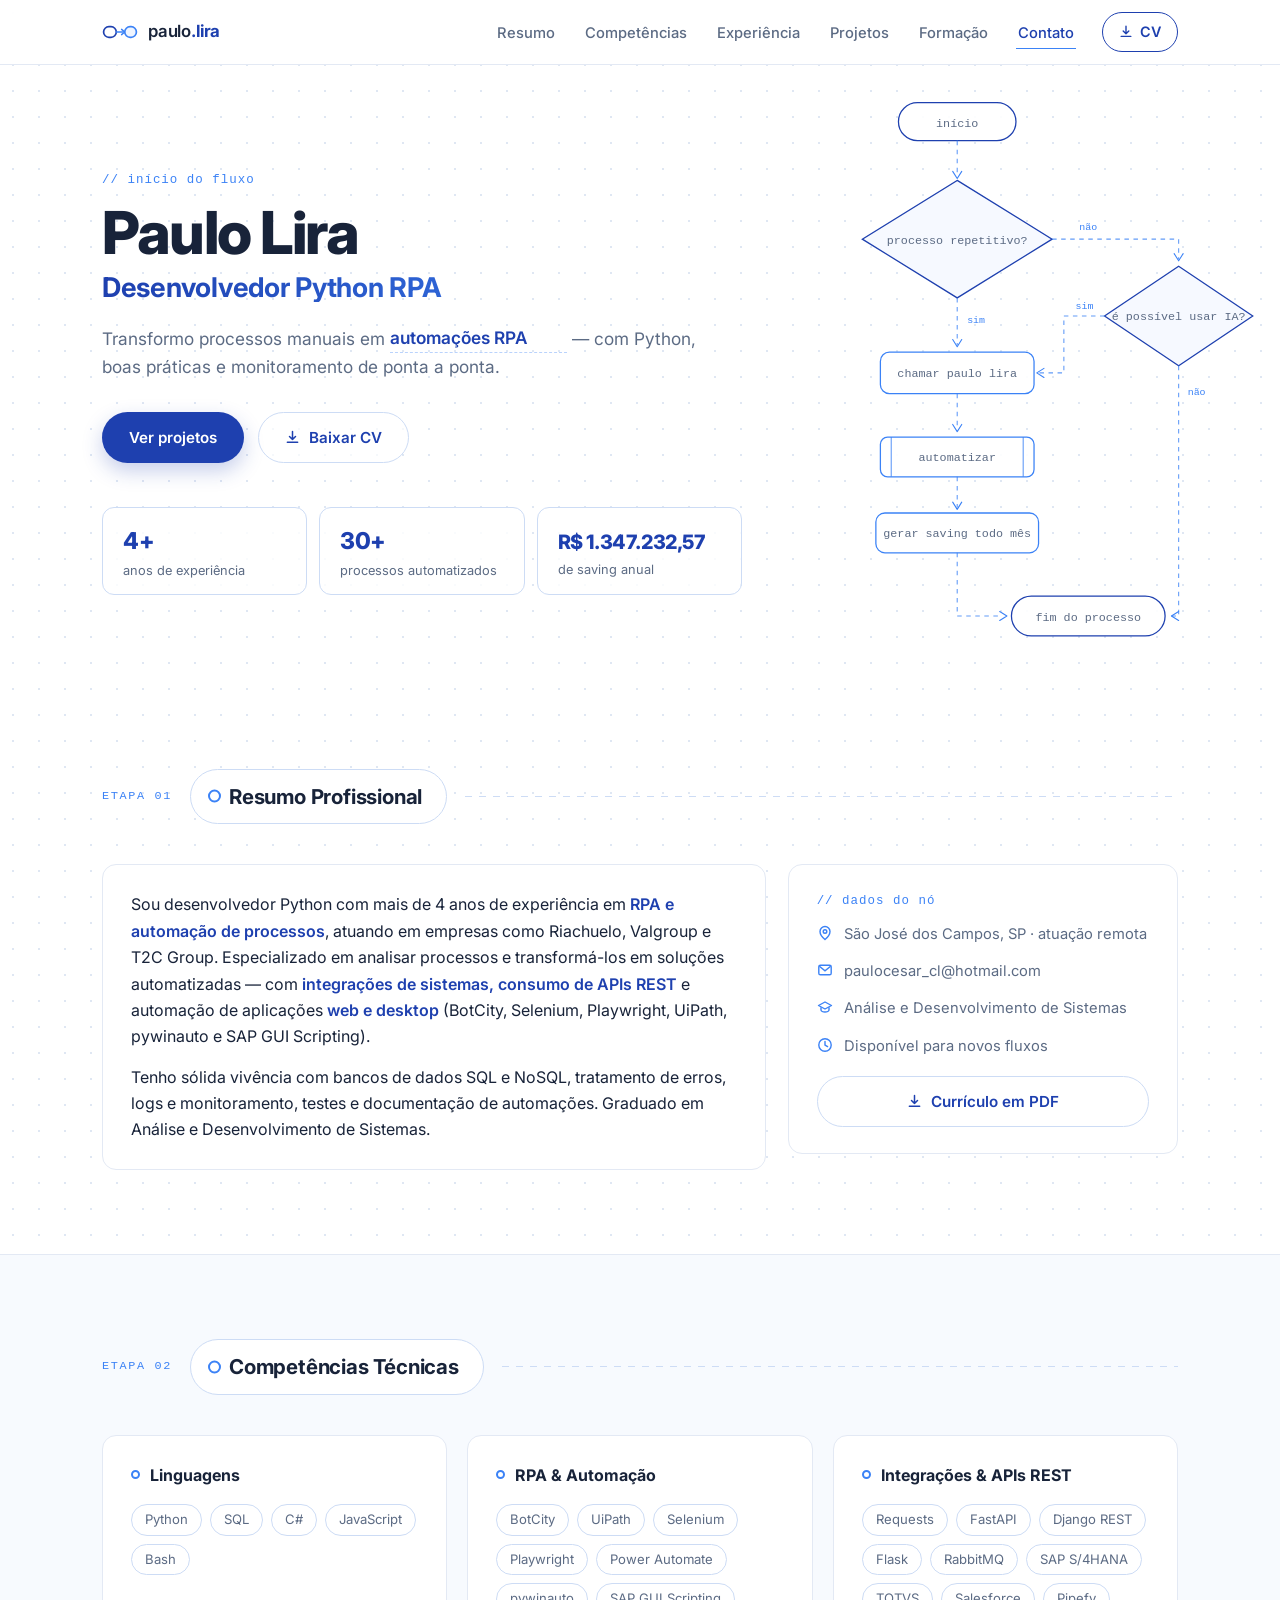
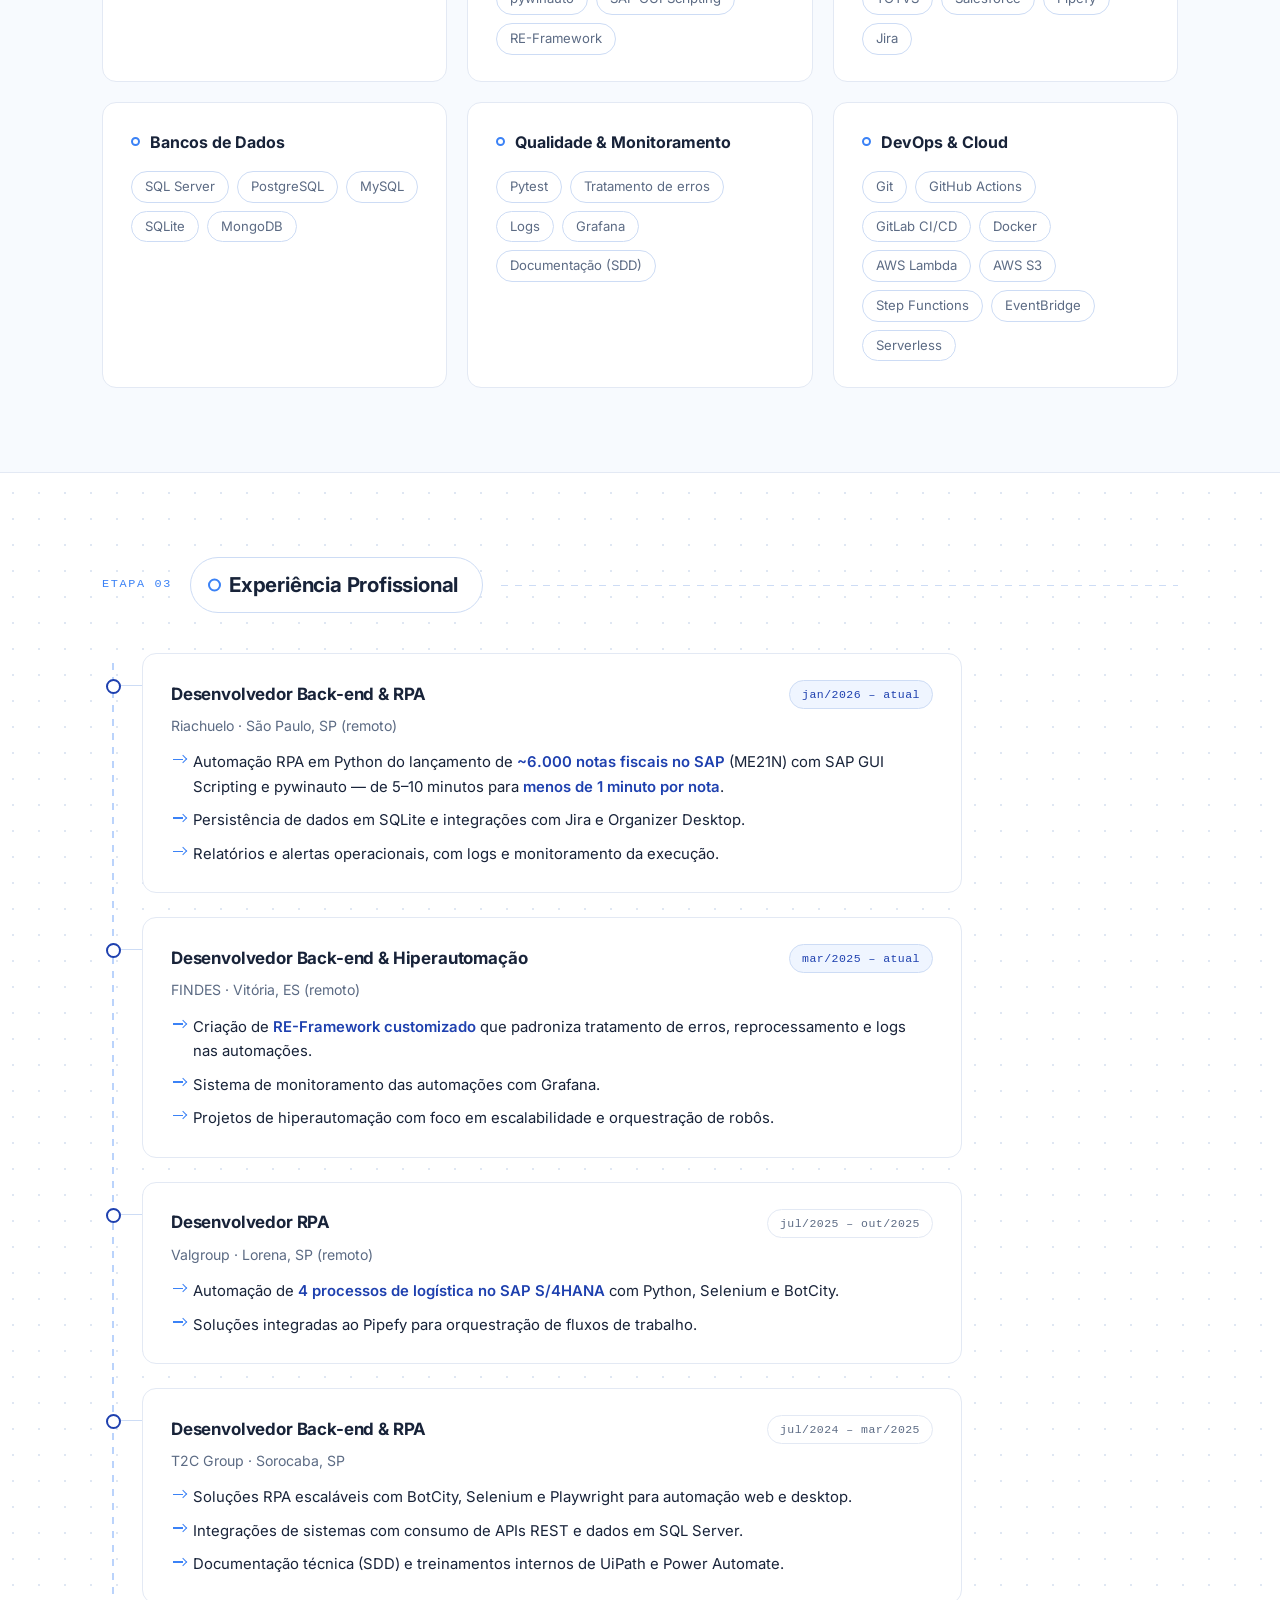
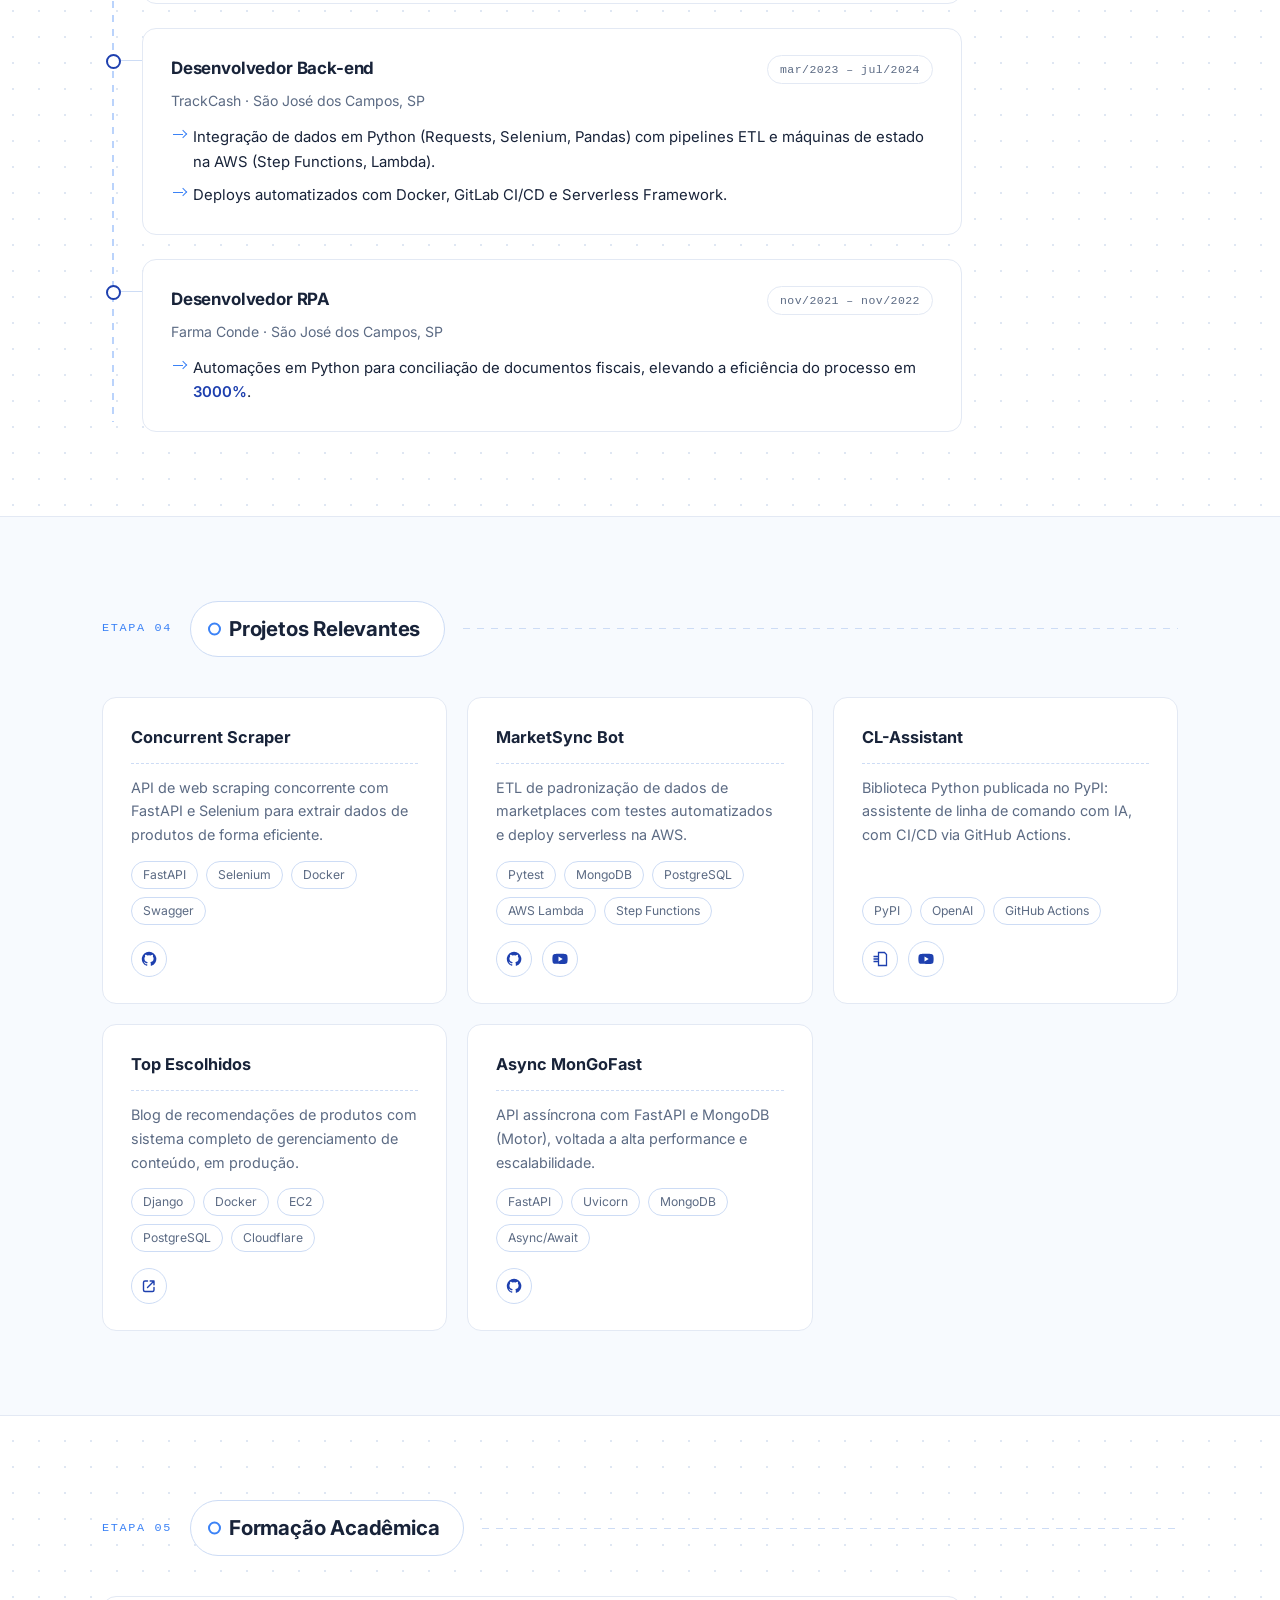
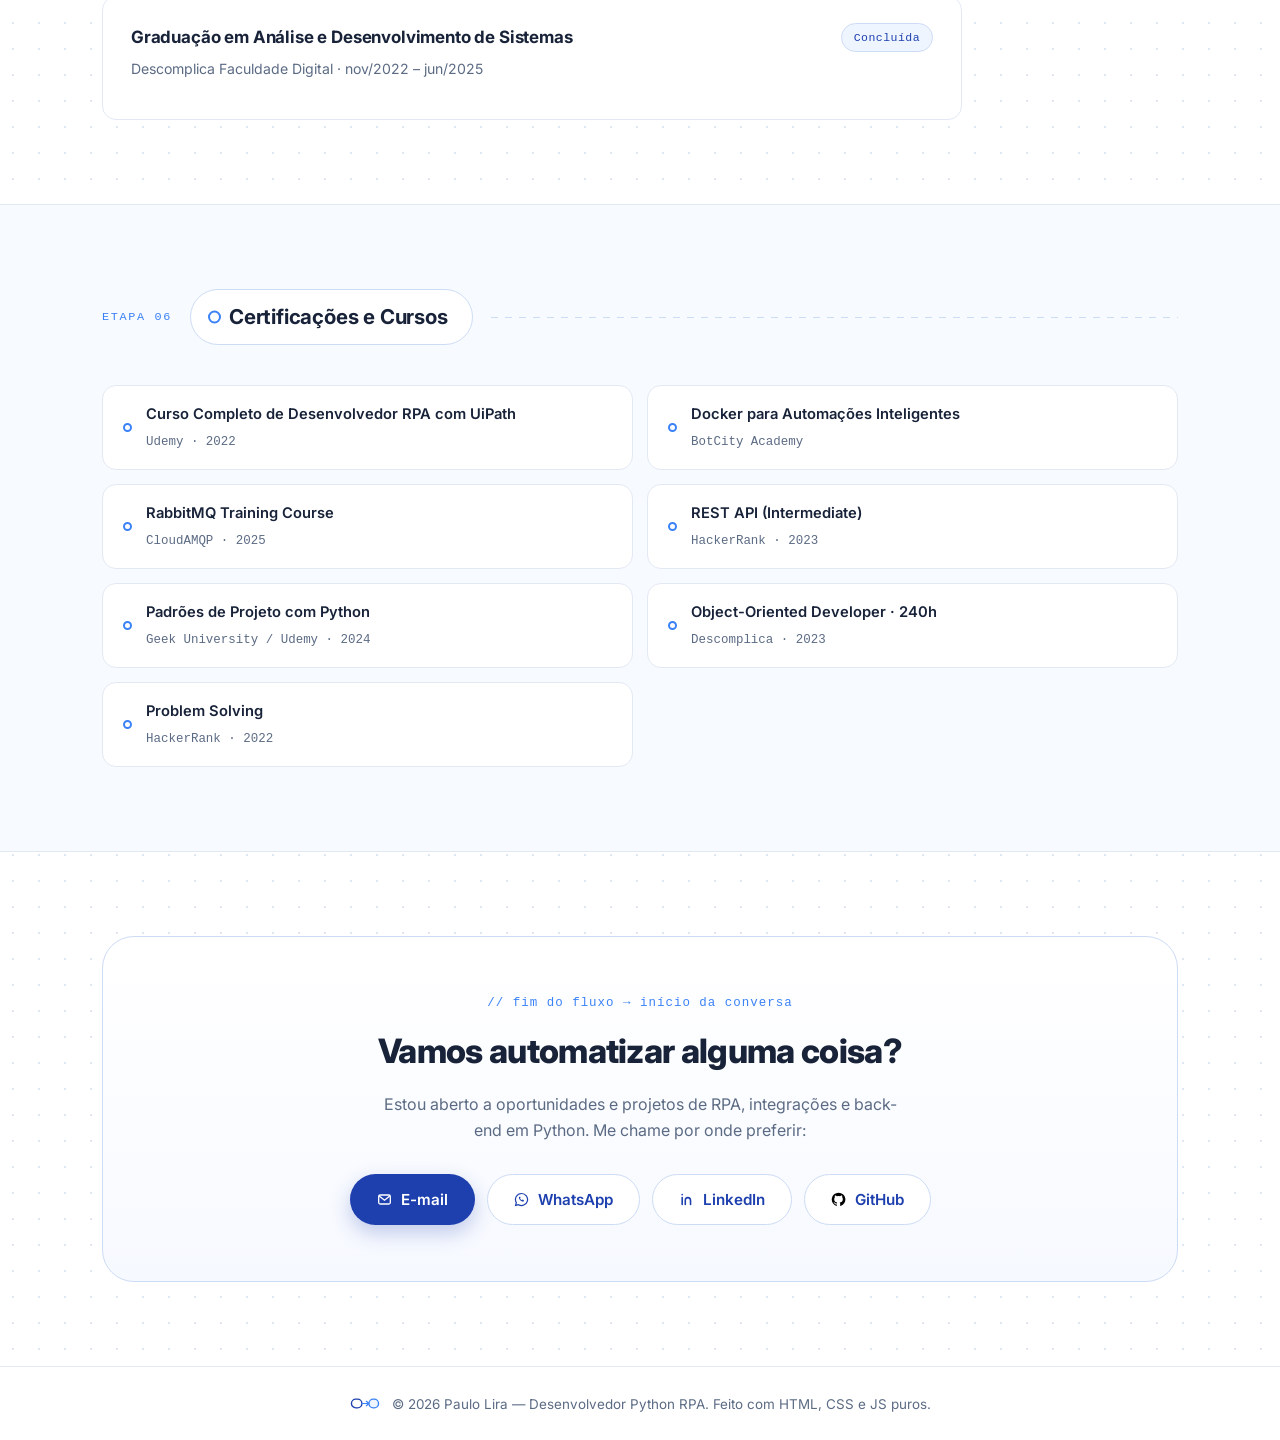
==== index.html @ 44a35d32 "Hero: fluxo estendido com 'gerar saving todo mês' e convergência dos ramos em 'fim do processo' Co-A" ====
<!DOCTYPE html>
<html lang="pt-BR">
<head>
    <meta charset="UTF-8">
    <meta name="viewport" content="width=device-width, initial-scale=1.0">

    <title>Paulo Lira | Desenvolvedor Python RPA e Automação de Processos</title>
    <meta name="description" content="Desenvolvedor Python RPA com 4+ anos de experiência em automação de processos, integrações com APIs REST, BotCity, Selenium, UiPath e SAP. Veja experiência, projetos e contato.">
    <meta name="author" content="Paulo Cesar de Castro Lira">
    <link rel="canonical" href="https://paulolira.pages.dev/">
    <meta name="theme-color" content="#1E40AF">

    <!-- Open Graph -->
    <meta property="og:type" content="website">
    <meta property="og:locale" content="pt_BR">
    <meta property="og:url" content="https://paulolira.pages.dev/">
    <meta property="og:site_name" content="Paulo Lira — Portfólio">
    <meta property="og:title" content="Paulo Lira | Desenvolvedor Python RPA e Automação de Processos">
    <meta property="og:description" content="Automação de processos, RPA e integrações com APIs em Python. 4+ anos de experiência, projetos reais e resultados de até 3000% de ganho de eficiência.">
    <meta property="og:image" content="https://paulolira.pages.dev/og-image.png">
    <meta property="og:image:width" content="1200">
    <meta property="og:image:height" content="630">

    <!-- Twitter -->
    <meta name="twitter:card" content="summary_large_image">
    <meta name="twitter:title" content="Paulo Lira | Desenvolvedor Python RPA e Automação de Processos">
    <meta name="twitter:description" content="Automação de processos, RPA e integrações com APIs em Python. 4+ anos de experiência e resultados reais.">
    <meta name="twitter:image" content="https://paulolira.pages.dev/og-image.png">

    <link rel="icon" type="image/svg+xml" href="favicon.svg">

    <link rel="preconnect" href="https://fonts.googleapis.com">
    <link rel="preconnect" href="https://fonts.gstatic.com" crossorigin>
    <link href="https://fonts.googleapis.com/css2?family=Inter:wght@400;500;600;700;800&display=swap" rel="stylesheet">

    <link rel="stylesheet" href="styles.css">

    <script type="application/ld+json">
    {
      "@context": "https://schema.org",
      "@type": "Person",
      "name": "Paulo Cesar de Castro Lira",
      "alternateName": "Paulo Lira",
      "jobTitle": "Desenvolvedor Python RPA",
      "description": "Desenvolvedor Python especializado em RPA, automação de processos e integrações com APIs REST.",
      "url": "https://paulolira.pages.dev/",
      "email": "mailto:paulocesar_cl@hotmail.com",
      "address": {
        "@type": "PostalAddress",
        "addressLocality": "São José dos Campos",
        "addressRegion": "SP",
        "addressCountry": "BR"
      },
      "alumniOf": {
        "@type": "CollegeOrUniversity",
        "name": "Descomplica Faculdade Digital"
      },
      "sameAs": [
        "https://www.linkedin.com/in/paulo-lira-dev/",
        "https://github.com/PauloLiraDev"
      ],
      "knowsAbout": ["Python", "RPA", "Automação de Processos", "APIs REST", "BotCity", "Selenium", "Playwright", "UiPath", "SAP", "SQL", "AWS", "Docker"]
    }
    </script>
</head>
<body>
    <a class="skip-link" href="#resumo">Pular para o conteúdo</a>

    <header class="header" id="topo">
        <nav class="navbar" aria-label="Navegação principal">
            <a class="brand" href="#topo" aria-label="Paulo Lira — início da página">
                <svg class="brand-glyph" viewBox="0 0 34 24" aria-hidden="true">
                    <rect x="1.5" y="7" width="12" height="10" rx="5" class="g1"/>
                    <path d="M13.5 12h7" class="g2"/>
                    <path d="M18.5 9.5l3 2.5-3 2.5" class="g2"/>
                    <rect x="21.5" y="7" width="11" height="10" rx="5" class="g3"/>
                </svg>
                <span>paulo<b>.lira</b></span>
            </a>

            <button class="hamburger" aria-label="Abrir menu" aria-expanded="false" aria-controls="menu">
                <span></span><span></span><span></span>
            </button>

            <ul class="nav-menu" id="menu">
                <li><a class="nav-link" href="#resumo">Resumo</a></li>
                <li><a class="nav-link" href="#competencias">Competências</a></li>
                <li><a class="nav-link" href="#experiencia">Experiência</a></li>
                <li><a class="nav-link" href="#projetos">Projetos</a></li>
                <li><a class="nav-link" href="#formacao">Formação</a></li>
                <li><a class="nav-link" href="#contato">Contato</a></li>
                <li>
                    <a class="btn-cv" href="Paulo-Lira-Desenvolvedor-Python-RPA.pdf" download>
                        <svg viewBox="0 0 16 16" aria-hidden="true"><path d="M8 1.5v8.6m0 0L4.8 6.9M8 10.1l3.2-3.2M2.5 13h11" fill="none" stroke="currentColor" stroke-width="1.6" stroke-linecap="round" stroke-linejoin="round"/></svg>
                        CV
                    </a>
                </li>
            </ul>
        </nav>
    </header>

    <main>
        <!-- ══════════════ HERO ══════════════ -->
        <section class="hero" aria-label="Apresentação">
            <svg class="hero-flow" viewBox="0 0 520 620" aria-hidden="true" focusable="false">
                <g class="float-a">
                    <rect x="120" y="14" width="130" height="42" rx="21" class="node n1"/>
                    <text x="185" y="41" class="ntext">início</text>
                </g>
                <path d="M185 56v40" class="edge dash"/>
                <path d="M180 90l5 8 5-8" class="arrow"/>
                <g class="float-b">
                    <path d="M185 100l105 65-105 65-105-65z" class="node n3"/>
                    <text x="185" y="170" class="ntext">processo repetitivo?</text>
                </g>
                <path d="M185 230v52" class="edge dash"/>
                <text x="196" y="258" class="elabel">sim</text>
                <path d="M180 276l5 8 5-8" class="arrow"/>
                <g class="float-a">
                    <rect x="100" y="290" width="170" height="46" rx="10" class="node n2"/>
                    <text x="185" y="318" class="ntext">chamar paulo lira</text>
                </g>
                <path d="M290 165h140v22" class="edge dash"/>
                <text x="320" y="155" class="elabel">não</text>
                <path d="M425 181l5 8 5-8" class="arrow"/>
                <g class="float-b">
                    <path d="M430 195l82 55-82 55-82-55z" class="node n3"/>
                    <text x="430" y="255" class="ntext">é possível usar IA?</text>
                </g>
                <path d="M348 250h-45v63h-30" class="edge dash"/>
                <text x="316" y="242" class="elabel">sim</text>
                <path d="M281 308l-8 5 8 5" class="arrow"/>
                <path d="M430 305v277h-8" class="edge dash"/>
                <text x="440" y="338" class="elabel">não</text>
                <path d="M430 577l-8 5 8 5" class="arrow"/>
                <path d="M185 336v40" class="edge dash"/>
                <path d="M180 370l5 8 5-8" class="arrow"/>
                <g class="float-b">
                    <rect x="100" y="384" width="170" height="44" rx="8" class="node n2"/>
                    <path d="M112 384v44M258 384v44" class="edge"/>
                    <text x="185" y="411" class="ntext">automatizar</text>
                </g>
                <path d="M185 428v34" class="edge dash"/>
                <path d="M180 456l5 8 5-8" class="arrow"/>
                <g class="float-a">
                    <rect x="95" y="468" width="180" height="44" rx="10" class="node n2"/>
                    <text x="185" y="495" class="ntext">gerar saving todo mês</text>
                </g>
                <path d="M185 512v70h47" class="edge dash"/>
                <path d="M232 577l8 5-8 5" class="arrow"/>
                <g class="float-b">
                    <rect x="245" y="560" width="170" height="44" rx="22" class="node n1"/>
                    <text x="330" y="587" class="ntext">fim do processo</text>
                </g>
            </svg>

            <div class="container hero-grid">
                <div class="hero-content">
                    <p class="flow-label reveal">// início do fluxo</p>
                    <h1 class="reveal" style="--d:.08s">Paulo Lira<span class="h1-sub">Desenvolvedor Python RPA</span></h1>
                    <p class="hero-lede reveal" style="--d:.16s">
                        Transformo processos manuais em
                        <span class="rotator" aria-hidden="true">
                            <span class="rot-item is-active">automações RPA</span>
                            <span class="rot-item">integrações com APIs</span>
                            <span class="rot-item">bots web &amp; desktop</span>
                            <span class="rot-item">pipelines de dados</span>
                        </span><span class="sr-only">automações RPA, integrações com APIs, bots web e desktop e pipelines de dados</span>
                        — com Python, boas práticas e monitoramento de ponta a ponta.
                    </p>
                    <div class="hero-actions reveal" style="--d:.24s">
                        <a class="btn btn-primary" href="#projetos">Ver projetos</a>
                        <a class="btn btn-ghost" href="Paulo-Lira-Desenvolvedor-Python-RPA.pdf" download>
                            <svg viewBox="0 0 16 16" aria-hidden="true"><path d="M8 1.5v8.6m0 0L4.8 6.9M8 10.1l3.2-3.2M2.5 13h11" fill="none" stroke="currentColor" stroke-width="1.6" stroke-linecap="round" stroke-linejoin="round"/></svg>
                            Baixar CV
                        </a>
                    </div>
                    <ul class="hero-stats reveal" style="--d:.32s">
                        <li><strong>4+</strong><span>anos de experiência</span></li>
                        <li><strong>30+</strong><span>processos automatizados</span></li>
                        <li class="stat-wide"><strong>R$ 1.347.232,57</strong><span>de saving anual</span></li>
                    </ul>
                </div>
            </div>
        </section>

        <!-- ══════════════ RESUMO ══════════════ -->
        <section id="resumo" class="section">
            <div class="container">
                <header class="sec-head reveal">
                    <span class="sec-step">etapa 01</span>
                    <h2 class="sec-title">Resumo Profissional</h2>
                    <span class="sec-line" aria-hidden="true"></span>
                </header>

                <div class="resumo-grid">
                    <div class="card resumo-text reveal">
                        <p>Sou desenvolvedor Python com mais de 4 anos de experiência em <strong>RPA e automação de processos</strong>, atuando em empresas como Riachuelo, Valgroup e T2C Group. Especializado em analisar processos e transformá-los em soluções automatizadas — com <strong>integrações de sistemas, consumo de APIs REST</strong> e automação de aplicações <strong>web e desktop</strong> (BotCity, Selenium, Playwright, UiPath, pywinauto e SAP GUI Scripting).</p>
                        <p>Tenho sólida vivência com bancos de dados SQL e NoSQL, tratamento de erros, logs e monitoramento, testes e documentação de automações. Graduado em Análise e Desenvolvimento de Sistemas.</p>
                    </div>
                    <aside class="card info-node reveal" style="--d:.12s" aria-label="Informações rápidas">
                        <p class="flow-label">// dados do nó</p>
                        <ul>
                            <li>
                                <svg viewBox="0 0 16 16" aria-hidden="true"><path d="M8 14.5s-5-4.1-5-8a5 5 0 0 1 10 0c0 3.9-5 8-5 8z" fill="none" stroke="currentColor" stroke-width="1.4"/><circle cx="8" cy="6.5" r="1.8" fill="none" stroke="currentColor" stroke-width="1.4"/></svg>
                                São José dos Campos, SP · atuação remota
                            </li>
                            <li>
                                <svg viewBox="0 0 16 16" aria-hidden="true"><rect x="1.8" y="3.2" width="12.4" height="9.6" rx="1.6" fill="none" stroke="currentColor" stroke-width="1.4"/><path d="M2.4 4.2 8 8.8l5.6-4.6" fill="none" stroke="currentColor" stroke-width="1.4"/></svg>
                                paulocesar_cl@hotmail.com
                            </li>
                            <li>
                                <svg viewBox="0 0 16 16" aria-hidden="true"><path d="M1.5 6.5 8 3l6.5 3.5L8 10 1.5 6.5z" fill="none" stroke="currentColor" stroke-width="1.4" stroke-linejoin="round"/><path d="M4 8.2V11c0 .9 1.8 2 4 2s4-1.1 4-2V8.2" fill="none" stroke="currentColor" stroke-width="1.4"/></svg>
                                Análise e Desenvolvimento de Sistemas
                            </li>
                            <li>
                                <svg viewBox="0 0 16 16" aria-hidden="true"><circle cx="8" cy="8" r="6.2" fill="none" stroke="currentColor" stroke-width="1.4"/><path d="M8 4.5V8l2.6 1.6" fill="none" stroke="currentColor" stroke-width="1.4" stroke-linecap="round"/></svg>
                                Disponível para novos fluxos
                            </li>
                        </ul>
                        <a class="btn btn-ghost btn-block" href="Paulo-Lira-Desenvolvedor-Python-RPA.pdf" download>
                            <svg viewBox="0 0 16 16" aria-hidden="true"><path d="M8 1.5v8.6m0 0L4.8 6.9M8 10.1l3.2-3.2M2.5 13h11" fill="none" stroke="currentColor" stroke-width="1.6" stroke-linecap="round" stroke-linejoin="round"/></svg>
                            Currículo em PDF
                        </a>
                    </aside>
                </div>
            </div>
        </section>

        <!-- ══════════════ COMPETÊNCIAS ══════════════ -->
        <section id="competencias" class="section section-soft">
            <div class="container">
                <header class="sec-head reveal">
                    <span class="sec-step">etapa 02</span>
                    <h2 class="sec-title">Competências Técnicas</h2>
                    <span class="sec-line" aria-hidden="true"></span>
                </header>

                <div class="skills-grid">
                    <div class="card skill-card reveal">
                        <h3><span class="node-dot" aria-hidden="true"></span>Linguagens</h3>
                        <ul class="chips">
                            <li>Python</li><li>SQL</li><li>C#</li><li>JavaScript</li><li>Bash</li>
                        </ul>
                    </div>
                    <div class="card skill-card reveal" style="--d:.06s">
                        <h3><span class="node-dot" aria-hidden="true"></span>RPA &amp; Automação</h3>
                        <ul class="chips">
                            <li>BotCity</li><li>UiPath</li><li>Selenium</li><li>Playwright</li><li>Power Automate</li><li>pywinauto</li><li>SAP GUI Scripting</li><li>RE-Framework</li>
                        </ul>
                    </div>
                    <div class="card skill-card reveal" style="--d:.12s">
                        <h3><span class="node-dot" aria-hidden="true"></span>Integrações &amp; APIs REST</h3>
                        <ul class="chips">
                            <li>Requests</li><li>FastAPI</li><li>Django REST</li><li>Flask</li><li>RabbitMQ</li><li>SAP S/4HANA</li><li>TOTVS</li><li>Salesforce</li><li>Pipefy</li><li>Jira</li>
                        </ul>
                    </div>
                    <div class="card skill-card reveal" style="--d:.06s">
                        <h3><span class="node-dot" aria-hidden="true"></span>Bancos de Dados</h3>
                        <ul class="chips">
                            <li>SQL Server</li><li>PostgreSQL</li><li>MySQL</li><li>SQLite</li><li>MongoDB</li>
                        </ul>
                    </div>
                    <div class="card skill-card reveal" style="--d:.12s">
                        <h3><span class="node-dot" aria-hidden="true"></span>Qualidade &amp; Monitoramento</h3>
                        <ul class="chips">
                            <li>Pytest</li><li>Tratamento de erros</li><li>Logs</li><li>Grafana</li><li>Documentação (SDD)</li>
                        </ul>
                    </div>
                    <div class="card skill-card reveal" style="--d:.18s">
                        <h3><span class="node-dot" aria-hidden="true"></span>DevOps &amp; Cloud</h3>
                        <ul class="chips">
                            <li>Git</li><li>GitHub Actions</li><li>GitLab CI/CD</li><li>Docker</li><li>AWS Lambda</li><li>AWS S3</li><li>Step Functions</li><li>EventBridge</li><li>Serverless</li>
                        </ul>
                    </div>
                </div>
            </div>
        </section>

        <!-- ══════════════ EXPERIÊNCIA ══════════════ -->
        <section id="experiencia" class="section">
            <div class="container">
                <header class="sec-head reveal">
                    <span class="sec-step">etapa 03</span>
                    <h2 class="sec-title">Experiência Profissional</h2>
                    <span class="sec-line" aria-hidden="true"></span>
                </header>

                <div class="flow">
                    <article class="flow-item reveal">
                        <div class="card">
                            <div class="job-top">
                                <h3>Desenvolvedor Back-end &amp; RPA</h3>
                                <span class="badge badge-atual">jan/2026 – atual</span>
                            </div>
                            <p class="job-org">Riachuelo · São Paulo, SP (remoto)</p>
                            <ul class="job-list">
                                <li>Automação RPA em Python do lançamento de <strong>~6.000 notas fiscais no SAP</strong> (ME21N) com SAP GUI Scripting e pywinauto — de 5–10 minutos para <strong>menos de 1 minuto por nota</strong>.</li>
                                <li>Persistência de dados em SQLite e integrações com Jira e Organizer Desktop.</li>
                                <li>Relatórios e alertas operacionais, com logs e monitoramento da execução.</li>
                            </ul>
                        </div>
                    </article>

                    <article class="flow-item reveal">
                        <div class="card">
                            <div class="job-top">
                                <h3>Desenvolvedor Back-end &amp; Hiperautomação</h3>
                                <span class="badge badge-atual">mar/2025 – atual</span>
                            </div>
                            <p class="job-org">FINDES · Vitória, ES (remoto)</p>
                            <ul class="job-list">
                                <li>Criação de <strong>RE-Framework customizado</strong> que padroniza tratamento de erros, reprocessamento e logs nas automações.</li>
                                <li>Sistema de monitoramento das automações com Grafana.</li>
                                <li>Projetos de hiperautomação com foco em escalabilidade e orquestração de robôs.</li>
                            </ul>
                        </div>
                    </article>

                    <article class="flow-item reveal">
                        <div class="card">
                            <div class="job-top">
                                <h3>Desenvolvedor RPA</h3>
                                <span class="badge">jul/2025 – out/2025</span>
                            </div>
                            <p class="job-org">Valgroup · Lorena, SP (remoto)</p>
                            <ul class="job-list">
                                <li>Automação de <strong>4 processos de logística no SAP S/4HANA</strong> com Python, Selenium e BotCity.</li>
                                <li>Soluções integradas ao Pipefy para orquestração de fluxos de trabalho.</li>
                            </ul>
                        </div>
                    </article>

                    <article class="flow-item reveal">
                        <div class="card">
                            <div class="job-top">
                                <h3>Desenvolvedor Back-end &amp; RPA</h3>
                                <span class="badge">jul/2024 – mar/2025</span>
                            </div>
                            <p class="job-org">T2C Group · Sorocaba, SP</p>
                            <ul class="job-list">
                                <li>Soluções RPA escaláveis com BotCity, Selenium e Playwright para automação web e desktop.</li>
                                <li>Integrações de sistemas com consumo de APIs REST e dados em SQL Server.</li>
                                <li>Documentação técnica (SDD) e treinamentos internos de UiPath e Power Automate.</li>
                            </ul>
                        </div>
                    </article>

                    <article class="flow-item reveal">
                        <div class="card">
                            <div class="job-top">
                                <h3>Desenvolvedor Back-end</h3>
                                <span class="badge">mar/2023 – jul/2024</span>
                            </div>
                            <p class="job-org">TrackCash · São José dos Campos, SP</p>
                            <ul class="job-list">
                                <li>Integração de dados em Python (Requests, Selenium, Pandas) com pipelines ETL e máquinas de estado na AWS (Step Functions, Lambda).</li>
                                <li>Deploys automatizados com Docker, GitLab CI/CD e Serverless Framework.</li>
                            </ul>
                        </div>
                    </article>

                    <article class="flow-item reveal">
                        <div class="card">
                            <div class="job-top">
                                <h3>Desenvolvedor RPA</h3>
                                <span class="badge">nov/2021 – nov/2022</span>
                            </div>
                            <p class="job-org">Farma Conde · São José dos Campos, SP</p>
                            <ul class="job-list">
                                <li>Automações em Python para conciliação de documentos fiscais, elevando a eficiência do processo em <strong>3000%</strong>.</li>
                            </ul>
                        </div>
                    </article>
                </div>
            </div>
        </section>

        <!-- ══════════════ PROJETOS ══════════════ -->
        <section id="projetos" class="section section-soft">
            <div class="container">
                <header class="sec-head reveal">
                    <span class="sec-step">etapa 04</span>
                    <h2 class="sec-title">Projetos Relevantes</h2>
                    <span class="sec-line" aria-hidden="true"></span>
                </header>

                <div class="projects-grid">
                    <article class="card project-card reveal">
                        <h3>Concurrent Scraper</h3>
                        <p>API de web scraping concorrente com FastAPI e Selenium para extrair dados de produtos de forma eficiente.</p>
                        <ul class="chips chips-sm">
                            <li>FastAPI</li><li>Selenium</li><li>Docker</li><li>Swagger</li>
                        </ul>
                        <div class="project-links">
                            <a href="https://github.com/PauloLiraDev/concurrent_scraper" target="_blank" rel="noopener" aria-label="Concurrent Scraper no GitHub">
                                <svg viewBox="0 0 16 16" aria-hidden="true"><path d="M8 .8a7.2 7.2 0 0 0-2.28 14.03c.36.07.5-.16.5-.35v-1.22c-2 .43-2.43-.97-2.43-.97-.33-.83-.8-1.05-.8-1.05-.66-.45.05-.44.05-.44.72.05 1.1.75 1.1.75.65 1.1 1.7.8 2.1.6.07-.46.26-.79.46-.97-1.6-.18-3.28-.8-3.28-3.56 0-.79.28-1.43.74-1.94-.07-.18-.32-.92.07-1.9 0 0 .6-.2 1.98.74a6.9 6.9 0 0 1 3.6 0c1.38-.94 1.98-.74 1.98-.74.4.98.15 1.72.07 1.9.46.5.74 1.15.74 1.94 0 2.77-1.69 3.38-3.3 3.55.26.23.5.67.5 1.35v2c0 .2.13.42.5.35A7.2 7.2 0 0 0 8 .8z"/></svg>
                            </a>
                        </div>
                    </article>

                    <article class="card project-card reveal" style="--d:.06s">
                        <h3>MarketSync Bot</h3>
                        <p>ETL de padronização de dados de marketplaces com testes automatizados e deploy serverless na AWS.</p>
                        <ul class="chips chips-sm">
                            <li>Pytest</li><li>MongoDB</li><li>PostgreSQL</li><li>AWS Lambda</li><li>Step Functions</li>
                        </ul>
                        <div class="project-links">
                            <a href="https://github.com/PauloLiraDev/bot_marketplace" target="_blank" rel="noopener" aria-label="MarketSync Bot no GitHub">
                                <svg viewBox="0 0 16 16" aria-hidden="true"><path d="M8 .8a7.2 7.2 0 0 0-2.28 14.03c.36.07.5-.16.5-.35v-1.22c-2 .43-2.43-.97-2.43-.97-.33-.83-.8-1.05-.8-1.05-.66-.45.05-.44.05-.44.72.05 1.1.75 1.1.75.65 1.1 1.7.8 2.1.6.07-.46.26-.79.46-.97-1.6-.18-3.28-.8-3.28-3.56 0-.79.28-1.43.74-1.94-.07-.18-.32-.92.07-1.9 0 0 .6-.2 1.98.74a6.9 6.9 0 0 1 3.6 0c1.38-.94 1.98-.74 1.98-.74.4.98.15 1.72.07 1.9.46.5.74 1.15.74 1.94 0 2.77-1.69 3.38-3.3 3.55.26.23.5.67.5 1.35v2c0 .2.13.42.5.35A7.2 7.2 0 0 0 8 .8z"/></svg>
                            </a>
                            <a href="https://www.youtube.com/watch?v=UbNdEyj0ve8" target="_blank" rel="noopener" aria-label="Demonstração do MarketSync Bot no YouTube">
                                <svg viewBox="0 0 16 16" aria-hidden="true"><path d="M15.3 4.5a1.9 1.9 0 0 0-1.34-1.36C12.78 2.8 8 2.8 8 2.8s-4.78 0-5.96.34A1.9 1.9 0 0 0 .7 4.5 20 20 0 0 0 .37 8c0 1.18.11 2.36.33 3.5a1.9 1.9 0 0 0 1.34 1.36c1.18.34 5.96.34 5.96.34s4.78 0 5.96-.34a1.9 1.9 0 0 0 1.34-1.36A20 20 0 0 0 15.63 8a20 20 0 0 0-.33-3.5zM6.5 10.6V5.4L10.7 8l-4.2 2.6z"/></svg>
                            </a>
                        </div>
                    </article>

                    <article class="card project-card reveal" style="--d:.12s">
                        <h3>CL-Assistant</h3>
                        <p>Biblioteca Python publicada no PyPI: assistente de linha de comando com IA, com CI/CD via GitHub Actions.</p>
                        <ul class="chips chips-sm">
                            <li>PyPI</li><li>OpenAI</li><li>GitHub Actions</li>
                        </ul>
                        <div class="project-links">
                            <a href="https://pypi.org/project/cl-assistant/" target="_blank" rel="noopener" aria-label="CL-Assistant no PyPI">
                                <svg viewBox="0 0 16 16" aria-hidden="true"><path d="M6.5 1.5h6l2 2v11h-8v-13z" fill="none" stroke="currentColor" stroke-width="1.3"/><path d="M1.5 5.5h5M1.5 8h5M1.5 10.5h5" stroke="currentColor" stroke-width="1.3" fill="none"/></svg>
                            </a>
                            <a href="https://youtu.be/GZG5cH0Kk90" target="_blank" rel="noopener" aria-label="Demonstração do CL-Assistant no YouTube">
                                <svg viewBox="0 0 16 16" aria-hidden="true"><path d="M15.3 4.5a1.9 1.9 0 0 0-1.34-1.36C12.78 2.8 8 2.8 8 2.8s-4.78 0-5.96.34A1.9 1.9 0 0 0 .7 4.5 20 20 0 0 0 .37 8c0 1.18.11 2.36.33 3.5a1.9 1.9 0 0 0 1.34 1.36c1.18.34 5.96.34 5.96.34s4.78 0 5.96-.34a1.9 1.9 0 0 0 1.34-1.36A20 20 0 0 0 15.63 8a20 20 0 0 0-.33-3.5zM6.5 10.6V5.4L10.7 8l-4.2 2.6z"/></svg>
                            </a>
                        </div>
                    </article>

                    <article class="card project-card reveal" style="--d:.06s">
                        <h3>Top Escolhidos</h3>
                        <p>Blog de recomendações de produtos com sistema completo de gerenciamento de conteúdo, em produção.</p>
                        <ul class="chips chips-sm">
                            <li>Django</li><li>Docker</li><li>EC2</li><li>PostgreSQL</li><li>Cloudflare</li>
                        </ul>
                        <div class="project-links">
                            <a href="https://topescolhidos.com.br" target="_blank" rel="noopener" aria-label="Visitar Top Escolhidos">
                                <svg viewBox="0 0 16 16" aria-hidden="true"><path d="M6.5 9.5 13 3m0 0H9.2M13 3v3.8M13 9.5V12a1.5 1.5 0 0 1-1.5 1.5H4A1.5 1.5 0 0 1 2.5 12V4.5A1.5 1.5 0 0 1 4 3h2.5" fill="none" stroke="currentColor" stroke-width="1.4" stroke-linecap="round" stroke-linejoin="round"/></svg>
                            </a>
                        </div>
                    </article>

                    <article class="card project-card reveal" style="--d:.12s">
                        <h3>Async MonGoFast</h3>
                        <p>API assíncrona com FastAPI e MongoDB (Motor), voltada a alta performance e escalabilidade.</p>
                        <ul class="chips chips-sm">
                            <li>FastAPI</li><li>Uvicorn</li><li>MongoDB</li><li>Async/Await</li>
                        </ul>
                        <div class="project-links">
                            <a href="https://github.com/PauloLiraDev/fastapi-mongodb" target="_blank" rel="noopener" aria-label="Async MonGoFast no GitHub">
                                <svg viewBox="0 0 16 16" aria-hidden="true"><path d="M8 .8a7.2 7.2 0 0 0-2.28 14.03c.36.07.5-.16.5-.35v-1.22c-2 .43-2.43-.97-2.43-.97-.33-.83-.8-1.05-.8-1.05-.66-.45.05-.44.05-.44.72.05 1.1.75 1.1.75.65 1.1 1.7.8 2.1.6.07-.46.26-.79.46-.97-1.6-.18-3.28-.8-3.28-3.56 0-.79.28-1.43.74-1.94-.07-.18-.32-.92.07-1.9 0 0 .6-.2 1.98.74a6.9 6.9 0 0 1 3.6 0c1.38-.94 1.98-.74 1.98-.74.4.98.15 1.72.07 1.9.46.5.74 1.15.74 1.94 0 2.77-1.69 3.38-3.3 3.55.26.23.5.67.5 1.35v2c0 .2.13.42.5.35A7.2 7.2 0 0 0 8 .8z"/></svg>
                            </a>
                        </div>
                    </article>
                </div>
            </div>
        </section>

        <!-- ══════════════ FORMAÇÃO ══════════════ -->
        <section id="formacao" class="section">
            <div class="container">
                <header class="sec-head reveal">
                    <span class="sec-step">etapa 05</span>
                    <h2 class="sec-title">Formação Acadêmica</h2>
                    <span class="sec-line" aria-hidden="true"></span>
                </header>

                <div class="card edu-card reveal">
                    <div class="job-top">
                        <h3>Graduação em Análise e Desenvolvimento de Sistemas</h3>
                        <span class="badge badge-ok">Concluída</span>
                    </div>
                    <p class="job-org">Descomplica Faculdade Digital · nov/2022 – jun/2025</p>
                </div>
            </div>
        </section>

        <!-- ══════════════ CERTIFICAÇÕES ══════════════ -->
        <section id="certificacoes" class="section section-soft">
            <div class="container">
                <header class="sec-head reveal">
                    <span class="sec-step">etapa 06</span>
                    <h2 class="sec-title">Certificações e Cursos</h2>
                    <span class="sec-line" aria-hidden="true"></span>
                </header>

                <ul class="certs-grid">
                    <li class="card cert-item reveal"><span class="node-dot" aria-hidden="true"></span><div><strong>Curso Completo de Desenvolvedor RPA com UiPath</strong><span>Udemy · 2022</span></div></li>
                    <li class="card cert-item reveal" style="--d:.05s"><span class="node-dot" aria-hidden="true"></span><div><strong>Docker para Automações Inteligentes</strong><span>BotCity Academy</span></div></li>
                    <li class="card cert-item reveal" style="--d:.1s"><span class="node-dot" aria-hidden="true"></span><div><strong>RabbitMQ Training Course</strong><span>CloudAMQP · 2025</span></div></li>
                    <li class="card cert-item reveal" style="--d:.15s"><span class="node-dot" aria-hidden="true"></span><div><strong>REST API (Intermediate)</strong><span>HackerRank · 2023</span></div></li>
                    <li class="card cert-item reveal" style="--d:.2s"><span class="node-dot" aria-hidden="true"></span><div><strong>Padrões de Projeto com Python</strong><span>Geek University / Udemy · 2024</span></div></li>
                    <li class="card cert-item reveal" style="--d:.25s"><span class="node-dot" aria-hidden="true"></span><div><strong>Object-Oriented Developer · 240h</strong><span>Descomplica · 2023</span></div></li>
                    <li class="card cert-item reveal" style="--d:.3s"><span class="node-dot" aria-hidden="true"></span><div><strong>Problem Solving</strong><span>HackerRank · 2022</span></div></li>
                </ul>
            </div>
        </section>

        <!-- ══════════════ CONTATO ══════════════ -->
        <section id="contato" class="section">
            <div class="container">
                <div class="card contact-node reveal">
                    <p class="flow-label">// fim do fluxo → início da conversa</p>
                    <h2>Vamos automatizar alguma coisa?</h2>
                    <p class="contact-lede">Estou aberto a oportunidades e projetos de RPA, integrações e back-end em Python. Me chame por onde preferir:</p>
                    <div class="contact-actions">
                        <a class="btn btn-primary" href="mailto:paulocesar_cl@hotmail.com">
                            <svg viewBox="0 0 16 16" aria-hidden="true"><rect x="1.8" y="3.2" width="12.4" height="9.6" rx="1.6" fill="none" stroke="currentColor" stroke-width="1.4"/><path d="M2.4 4.2 8 8.8l5.6-4.6" fill="none" stroke="currentColor" stroke-width="1.4"/></svg>
                            E-mail
                        </a>
                        <a class="btn btn-ghost" href="https://wa.me/5512988189751" target="_blank" rel="noopener">
                            <svg viewBox="0 0 16 16" aria-hidden="true"><path d="M8 1.6A6.4 6.4 0 0 0 2.5 11.3L1.7 14.3l3.1-.8A6.4 6.4 0 1 0 8 1.6z" fill="none" stroke="currentColor" stroke-width="1.3"/><path d="M5.7 5.2c-.2 0-.5.1-.5.6 0 1.9 2.4 4.3 4.6 4.3.5 0 .7-.3.7-.6l-.1-.9-1.3-.5-.6.6C7.6 8.3 6.8 7.5 6.4 6.6l.6-.6-.6-1.2-.7.4z" fill="currentColor" stroke="none"/></svg>
                            WhatsApp
                        </a>
                        <a class="btn btn-ghost" href="https://www.linkedin.com/in/paulo-lira-dev/" target="_blank" rel="noopener">
                            <svg viewBox="0 0 16 16" aria-hidden="true"><path d="M3.4 5.9v7.3M3.4 2.7v.1M6.7 13.2V8.9c0-1.7 1-2.9 2.7-2.9s2.9 1.2 2.9 3.2v4" fill="none" stroke="currentColor" stroke-width="1.7" stroke-linecap="round"/></svg>
                            LinkedIn
                        </a>
                        <a class="btn btn-ghost" href="https://github.com/PauloLiraDev" target="_blank" rel="noopener">
                            <svg viewBox="0 0 16 16" aria-hidden="true"><path d="M8 .8a7.2 7.2 0 0 0-2.28 14.03c.36.07.5-.16.5-.35v-1.22c-2 .43-2.43-.97-2.43-.97-.33-.83-.8-1.05-.8-1.05-.66-.45.05-.44.05-.44.72.05 1.1.75 1.1.75.65 1.1 1.7.8 2.1.6.07-.46.26-.79.46-.97-1.6-.18-3.28-.8-3.28-3.56 0-.79.28-1.43.74-1.94-.07-.18-.32-.92.07-1.9 0 0 .6-.2 1.98.74a6.9 6.9 0 0 1 3.6 0c1.38-.94 1.98-.74 1.98-.74.4.98.15 1.72.07 1.9.46.5.74 1.15.74 1.94 0 2.77-1.69 3.38-3.3 3.55.26.23.5.67.5 1.35v2c0 .2.13.42.5.35A7.2 7.2 0 0 0 8 .8z"/></svg>
                            GitHub
                        </a>
                    </div>
                </div>
            </div>
        </section>
    </main>

    <footer class="footer">
        <div class="container footer-inner">
            <svg class="brand-glyph" viewBox="0 0 34 24" aria-hidden="true">
                <rect x="1.5" y="7" width="12" height="10" rx="5" class="g1"/>
                <path d="M13.5 12h7" class="g2"/>
                <path d="M18.5 9.5l3 2.5-3 2.5" class="g2"/>
                <rect x="21.5" y="7" width="11" height="10" rx="5" class="g3"/>
            </svg>
            <p>© 2026 Paulo Lira — Desenvolvedor Python RPA. Feito com HTML, CSS e JS puros.</p>
        </div>
    </footer>

    <script src="script.js" defer></script>
</body>
</html>
---- styles.css ----
/* ═══════════════════════════════════════════════════════════
   Paulo Lira — Portfólio · tema "fluxograma"
   Branco + dois tons de azul + cinza · linhas finas · vanilla
   ═══════════════════════════════════════════════════════════ */

:root {
    --b1: #1E40AF;              /* azul profundo */
    --b2: #3B82F6;              /* azul vivo */
    --b1-soft: rgba(30, 64, 175, .28);
    --b2-soft: rgba(59, 130, 246, .35);
    --tint: #EFF5FF;            /* preenchimento azul claríssimo */
    --tint-2: #F6F9FF;
    --bg: #FFFFFF;
    --bg-soft: #F7FAFE;
    --ink: #182339;             /* texto principal (azul-grafite) */
    --muted: #5C6B84;           /* cinza terciário */
    --hairline: #E3E9F4;        /* linha fina neutra */
    --hairline-blue: #CDDCF5;   /* linha fina azulada */
    --dot: #DFE7F3;             /* pontos do canvas */
    --sans: 'Inter', 'Segoe UI', system-ui, -apple-system, sans-serif;
    --mono: ui-monospace, 'Cascadia Code', Consolas, 'JetBrains Mono', monospace;
    --shadow: 0 14px 34px rgba(30, 64, 175, .09);
    --radius: 14px;
}

* { margin: 0; padding: 0; box-sizing: border-box; }

html { scroll-behavior: smooth; }

body {
    font-family: var(--sans);
    font-size: 16px;
    line-height: 1.65;
    color: var(--ink);
    background-color: var(--bg);
    background-image: radial-gradient(circle, var(--dot) 1px, transparent 1.4px);
    background-size: 26px 26px;
    -webkit-font-smoothing: antialiased;
}

::selection { background: var(--b2); color: #fff; }

img, svg { max-width: 100%; }

.container { max-width: 1120px; margin: 0 auto; padding: 0 22px; }

.sr-only,
.skip-link {
    position: absolute;
    width: 1px; height: 1px;
    overflow: hidden;
    clip: rect(0 0 0 0);
    white-space: nowrap;
}
.skip-link:focus {
    width: auto; height: auto; clip: auto;
    top: 12px; left: 12px; z-index: 100;
    background: var(--b1); color: #fff;
    padding: 10px 18px; border-radius: 999px;
}

:focus-visible { outline: 2px solid var(--b2); outline-offset: 3px; border-radius: 4px; }

section { scroll-margin-top: 84px; }

/* ── Rótulos "mono" de fluxo ───────────────────────────── */
.flow-label {
    font-family: var(--mono);
    font-size: .78rem;
    letter-spacing: .08em;
    color: var(--b2);
    margin-bottom: 10px;
}

/* ═══ HEADER ════════════════════════════════════════════ */
.header {
    position: fixed;
    inset: 0 0 auto 0;
    z-index: 60;
    background: rgba(255, 255, 255, .85);
    backdrop-filter: blur(12px);
    -webkit-backdrop-filter: blur(12px);
    border-bottom: 1px solid var(--hairline);
    transition: box-shadow .3s ease;
}
.header.scrolled { box-shadow: 0 6px 24px rgba(30, 64, 175, .07); }

.navbar {
    max-width: 1120px;
    margin: 0 auto;
    padding: 0 22px;
    height: 64px;
    display: flex;
    align-items: center;
    justify-content: space-between;
    gap: 20px;
}

.brand {
    display: flex;
    align-items: center;
    gap: 10px;
    text-decoration: none;
    color: var(--ink);
    font-weight: 600;
    font-size: 1.05rem;
    letter-spacing: -.01em;
}
.brand b { color: var(--b1); font-weight: 700; }

.brand-glyph { width: 36px; height: 26px; flex: none; }
.brand-glyph .g1 { fill: none; stroke: var(--b1); stroke-width: 1.6; }
.brand-glyph .g2 { fill: none; stroke: var(--b2); stroke-width: 1.4; stroke-linecap: round; stroke-linejoin: round; }
.brand-glyph .g3 { fill: var(--tint); stroke: var(--b2); stroke-width: 1.6; }

.nav-menu {
    display: flex;
    align-items: center;
    gap: 26px;
    list-style: none;
}
.nav-link {
    text-decoration: none;
    color: var(--muted);
    font-size: .92rem;
    font-weight: 500;
    padding: 6px 2px;
    border-bottom: 1px solid transparent;
    transition: color .2s ease, border-color .2s ease;
}
.nav-link:hover { color: var(--b1); }
.nav-link.active { color: var(--b1); border-bottom-color: var(--b2); }

.btn-cv {
    display: inline-flex;
    align-items: center;
    gap: 7px;
    padding: 7px 16px;
    border: 1px solid var(--b1);
    border-radius: 999px;
    color: var(--b1);
    font-size: .9rem;
    font-weight: 600;
    text-decoration: none;
    transition: background .2s ease, color .2s ease, transform .2s ease;
}
.btn-cv svg { width: 14px; height: 14px; }
.btn-cv:hover { background: var(--b1); color: #fff; transform: translateY(-1px); }

.hamburger {
    display: none;
    flex-direction: column;
    gap: 5px;
    background: none;
    border: 0;
    padding: 8px;
    cursor: pointer;
}
.hamburger span {
    width: 22px; height: 2px;
    background: var(--b1);
    border-radius: 2px;
    transition: transform .3s ease, opacity .3s ease;
}
.hamburger.open span:nth-child(1) { transform: translateY(7px) rotate(45deg); }
.hamburger.open span:nth-child(2) { opacity: 0; }
.hamburger.open span:nth-child(3) { transform: translateY(-7px) rotate(-45deg); }

/* ═══ HERO ══════════════════════════════════════════════ */
.hero {
    position: relative;
    padding: 170px 0 90px;
    overflow: hidden;
}

.hero-grid { position: relative; z-index: 2; }
.hero-content { max-width: 640px; }

.hero h1 {
    font-size: clamp(2.5rem, 5.6vw, 3.7rem);
    font-weight: 800;
    letter-spacing: -.03em;
    line-height: 1.08;
}
.h1-sub {
    display: block;
    margin-top: 8px;
    font-size: clamp(1.25rem, 2.6vw, 1.7rem);
    font-weight: 700;
    letter-spacing: -.01em;
    background: linear-gradient(90deg, var(--b1), var(--b2));
    -webkit-background-clip: text;
    background-clip: text;
    color: transparent;
}

.hero-lede {
    margin-top: 22px;
    font-size: 1.08rem;
    color: var(--muted);
    max-width: 56ch;
}

.rotator {
    display: inline-grid;
    vertical-align: bottom;
    text-align: left;
}
.rot-item {
    grid-area: 1 / 1;
    white-space: nowrap;
    font-weight: 600;
    color: var(--b1);
    border-bottom: 1px dashed var(--b2-soft);
    opacity: 0;
    transform: translateY(9px);
    transition: opacity .45s ease, transform .45s ease;
}
.rot-item.is-active { opacity: 1; transform: none; }

.hero-actions {
    display: flex;
    flex-wrap: wrap;
    gap: 14px;
    margin-top: 30px;
}

.btn {
    display: inline-flex;
    align-items: center;
    gap: 9px;
    padding: 12px 26px;
    border-radius: 999px;
    font-size: .95rem;
    font-weight: 600;
    text-decoration: none;
    border: 1px solid transparent;
    transition: transform .2s ease, box-shadow .2s ease, background .2s ease, color .2s ease, border-color .2s ease;
}
.btn svg { width: 15px; height: 15px; }
.btn-primary {
    background: var(--b1);
    color: #fff;
    box-shadow: 0 8px 20px rgba(30, 64, 175, .25);
}
.btn-primary:hover { background: var(--b2); transform: translateY(-2px); }
.btn-ghost {
    border-color: var(--hairline-blue);
    color: var(--b1);
    background: rgba(255, 255, 255, .7);
}
.btn-ghost:hover { border-color: var(--b2); background: var(--tint); transform: translateY(-2px); }
.btn-block { width: 100%; justify-content: center; margin-top: 18px; }

.hero-stats {
    display: flex;
    flex-wrap: wrap;
    gap: 12px;
    list-style: none;
    margin-top: 44px;
}
.hero-stats li {
    display: flex;
    flex-direction: column;
    gap: 2px;
    padding: 14px 20px;
    background: rgba(255, 255, 255, .82);
    border: 1px solid var(--hairline-blue);
    border-radius: 12px;
    min-width: 150px;
    flex: 1;
    max-width: 220px;
}
.hero-stats strong {
    font-size: 1.45rem;
    font-weight: 800;
    letter-spacing: -.02em;
    color: var(--b1);
}
.hero-stats span { font-size: .8rem; color: var(--muted); line-height: 1.35; }
.hero-stats .stat-wide { min-width: 205px; }
.hero-stats .stat-wide strong { font-size: 1.24rem; margin-top: 4px; }

/* fluxograma decorativo do hero */
.hero-flow {
    position: absolute;
    top: 90px;
    right: max(-40px, calc((100vw - 1120px) / 2 - 60px));
    width: 470px;
    height: auto;
    z-index: 1;
    pointer-events: none;
}
.hero-flow .node { fill: rgba(255, 255, 255, .92); stroke-width: 1.4; }
.hero-flow .n1 { stroke: var(--b1); }
.hero-flow .n2 { stroke: var(--b2); }
.hero-flow .n3 { stroke: var(--b1); fill: var(--tint-2); }
.hero-flow .n4 { stroke: var(--hairline-blue); }
.hero-flow .ntext {
    font-family: var(--mono);
    font-size: 13px;
    fill: var(--muted);
    text-anchor: middle;
}
.hero-flow .elabel {
    font-family: var(--mono);
    font-size: 11px;
    fill: var(--b2);
}
.hero-flow .edge { fill: none; stroke: var(--b2); stroke-width: 1.2; opacity: .8; }
.hero-flow .arrow { fill: none; stroke: var(--b2); stroke-width: 1.2; stroke-linecap: round; stroke-linejoin: round; }
.hero-flow .dash { stroke-dasharray: 5 5; animation: dashmove 1.4s linear infinite; }

@keyframes dashmove { to { stroke-dashoffset: -10; } }

.float-a { animation: floaty 6.5s ease-in-out infinite alternate; }
.float-b { animation: floaty 7.5s ease-in-out infinite alternate-reverse; }
@keyframes floaty {
    from { transform: translateY(0); }
    to   { transform: translateY(-6px); }
}

/* ═══ SEÇÕES ════════════════════════════════════════════ */
.section { padding: 84px 0; }
.section-soft {
    background: var(--bg-soft);
    border-top: 1px solid var(--hairline);
    border-bottom: 1px solid var(--hairline);
}

.sec-head {
    display: flex;
    align-items: center;
    gap: 18px;
    margin-bottom: 40px;
}
.sec-step {
    font-family: var(--mono);
    font-size: .74rem;
    letter-spacing: .14em;
    text-transform: uppercase;
    color: var(--b2);
    white-space: nowrap;
}
.sec-title {
    position: relative;
    font-size: 1.28rem;
    font-weight: 700;
    letter-spacing: -.01em;
    color: var(--ink);
    padding: 10px 24px 10px 38px;
    border: 1px solid var(--hairline-blue);
    border-radius: 999px;
    background: #fff;
    white-space: nowrap;
}
.sec-title::before {
    content: "";
    position: absolute;
    left: 17px; top: 50%;
    width: 9px; height: 9px;
    transform: translateY(-50%);
    border: 2px solid var(--b2);
    border-radius: 50%;
    background: #fff;
}
.sec-line {
    flex: 1;
    height: 1px;
    background: repeating-linear-gradient(90deg, var(--hairline-blue) 0 7px, transparent 7px 14px);
}

/* ═══ CARDS ═════════════════════════════════════════════ */
.card {
    background: #fff;
    border: 1px solid var(--hairline);
    border-radius: var(--radius);
    padding: 26px 28px;
    transition: transform .25s ease, box-shadow .25s ease, border-color .25s ease;
}
.card:hover {
    transform: translateY(-3px);
    border-color: var(--hairline-blue);
    box-shadow: var(--shadow);
}

.node-dot {
    display: inline-block;
    width: 9px; height: 9px;
    border: 2px solid var(--b2);
    border-radius: 50%;
    background: #fff;
    flex: none;
}

/* ═══ RESUMO ════════════════════════════════════════════ */
.resumo-grid {
    display: grid;
    grid-template-columns: 1.7fr 1fr;
    gap: 22px;
    align-items: start;
}
.resumo-text p + p { margin-top: 14px; }
.resumo-text strong { color: var(--b1); font-weight: 600; }

.info-node ul { list-style: none; display: grid; gap: 13px; margin-top: 6px; }
.info-node li {
    display: flex;
    align-items: flex-start;
    gap: 11px;
    font-size: .92rem;
    color: var(--muted);
}
.info-node li svg { width: 16px; height: 16px; flex: none; margin-top: 3px; color: var(--b2); }

/* ═══ COMPETÊNCIAS ══════════════════════════════════════ */
.skills-grid {
    display: grid;
    grid-template-columns: repeat(3, 1fr);
    gap: 20px;
}
.skill-card h3 {
    display: flex;
    align-items: center;
    gap: 10px;
    font-size: 1rem;
    font-weight: 700;
    margin-bottom: 16px;
}

.chips {
    list-style: none;
    display: flex;
    flex-wrap: wrap;
    gap: 8px;
}
.chips li {
    font-size: .82rem;
    color: var(--muted);
    background: #fff;
    border: 1px solid var(--hairline-blue);
    border-radius: 999px;
    padding: 4px 13px;
    transition: color .2s ease, border-color .2s ease, background .2s ease;
}
.chips li:hover { color: var(--b1); border-color: var(--b2); background: var(--tint); }
.chips-sm li { font-size: .76rem; padding: 3px 11px; }

/* ═══ EXPERIÊNCIA (fluxo vertical) ══════════════════════ */
.flow {
    position: relative;
    padding-left: 40px;
    max-width: 860px;
}
.flow::before {
    content: "";
    position: absolute;
    left: 10px; top: 10px; bottom: 10px;
    width: 2px;
    background: repeating-linear-gradient(180deg, var(--b2-soft) 0 7px, transparent 7px 14px);
    background-size: 2px 14px;
    animation: railflow 1.6s linear infinite;
}
@keyframes railflow { to { background-position-y: 14px; } }

.flow-item { position: relative; margin-bottom: 24px; }
.flow-item:last-child { margin-bottom: 0; }
.flow-item::before {
    content: "";
    position: absolute;
    left: -36px; top: 26px;
    width: 11px; height: 11px;
    border: 2px solid var(--b1);
    border-radius: 50%;
    background: #fff;
    z-index: 2;
    transition: background .25s ease;
}
.flow-item:hover::before { background: var(--b2); }
.flow-item::after {
    content: "";
    position: absolute;
    left: -23px; top: 32px;
    width: 23px; height: 1px;
    background: var(--hairline-blue);
}

.job-top {
    display: flex;
    flex-wrap: wrap;
    align-items: center;
    justify-content: space-between;
    gap: 10px;
}
.job-top h3 { font-size: 1.06rem; font-weight: 700; letter-spacing: -.01em; }

.badge {
    font-family: var(--mono);
    font-size: .72rem;
    letter-spacing: .04em;
    color: var(--muted);
    border: 1px solid var(--hairline);
    border-radius: 999px;
    padding: 4px 12px;
    white-space: nowrap;
}
.badge-atual { color: var(--b1); border-color: var(--hairline-blue); background: var(--tint); }
.badge-ok { color: var(--b1); border-color: var(--hairline-blue); background: var(--tint); }

.job-org { font-size: .88rem; color: var(--muted); margin: 5px 0 13px; }

.job-list { list-style: none; display: grid; gap: 9px; }
.job-list li {
    position: relative;
    padding-left: 22px;
    font-size: .93rem;
    color: var(--ink);
}
.job-list li::before {
    content: "";
    position: absolute;
    left: 2px; top: .58em;
    width: 10px; height: 1.5px;
    background: var(--b2);
}
.job-list li::after {
    content: "";
    position: absolute;
    left: 9px; top: calc(.58em - 2.5px);
    width: 5px; height: 5px;
    border-top: 1.5px solid var(--b2);
    border-right: 1.5px solid var(--b2);
    transform: rotate(45deg);
}
.job-list strong { color: var(--b1); font-weight: 600; }

/* ═══ PROJETOS ══════════════════════════════════════════ */
.projects-grid {
    display: grid;
    grid-template-columns: repeat(3, 1fr);
    gap: 20px;
}
.project-card { display: flex; flex-direction: column; }
.project-card h3 {
    font-size: 1.02rem;
    font-weight: 700;
    padding-bottom: 12px;
    margin-bottom: 12px;
    border-bottom: 1px dashed var(--hairline-blue);
}
.project-card p { font-size: .9rem; color: var(--muted); flex: 1; }
.project-card .chips { margin-top: 14px; }

.project-links {
    display: flex;
    gap: 10px;
    margin-top: 16px;
}
.project-links a {
    display: inline-flex;
    align-items: center;
    justify-content: center;
    width: 36px; height: 36px;
    border: 1px solid var(--hairline-blue);
    border-radius: 50%;
    color: var(--b1);
    transition: background .2s ease, color .2s ease, border-color .2s ease, transform .2s ease;
}
.project-links svg { width: 16px; height: 16px; fill: currentColor; }
.project-links a:hover {
    background: var(--b1);
    border-color: var(--b1);
    color: #fff;
    transform: translateY(-2px);
}

/* ═══ FORMAÇÃO / CERTIFICAÇÕES ══════════════════════════ */
.edu-card { max-width: 860px; }

.certs-grid {
    list-style: none;
    display: grid;
    grid-template-columns: repeat(2, 1fr);
    gap: 14px;
}
.cert-item {
    display: flex;
    align-items: center;
    gap: 14px;
    padding: 16px 20px;
}
.cert-item strong { display: block; font-size: .92rem; font-weight: 600; }
.cert-item span { font-size: .78rem; color: var(--muted); font-family: var(--mono); }

/* ═══ CONTATO ═══════════════════════════════════════════ */
.contact-node {
    text-align: center;
    padding: 56px 34px;
    border-radius: 32px;
    border-color: var(--hairline-blue);
    background:
        linear-gradient(180deg, #fff 0%, var(--tint-2) 100%);
}
.contact-node h2 {
    font-size: clamp(1.5rem, 3.4vw, 2.1rem);
    font-weight: 800;
    letter-spacing: -.02em;
}
.contact-lede {
    color: var(--muted);
    max-width: 52ch;
    margin: 12px auto 30px;
}
.contact-actions {
    display: flex;
    flex-wrap: wrap;
    justify-content: center;
    gap: 12px;
}
.contact-actions .btn-ghost { background: #fff; }

/* ═══ FOOTER ════════════════════════════════════════════ */
.footer {
    border-top: 1px solid var(--hairline);
    background: #fff;
    padding: 26px 0;
}
.footer-inner {
    display: flex;
    align-items: center;
    justify-content: center;
    gap: 12px;
    color: var(--muted);
    font-size: .84rem;
}
.footer .brand-glyph { width: 30px; height: 21px; }

/* ═══ ANIMAÇÃO DE ENTRADA ═══════════════════════════════ */
html.js .reveal {
    opacity: 0;
    transform: translateY(16px);
    transition: opacity .65s ease var(--d, 0s), transform .65s ease var(--d, 0s);
}
html.js .reveal.in { opacity: 1; transform: none; }

/* ═══ RESPONSIVO ════════════════════════════════════════ */
@media (max-width: 1080px) {
    .hero-flow { opacity: .35; right: -120px; }
    .hero-content { max-width: 580px; }
}

@media (max-width: 900px) {
    .skills-grid, .projects-grid { grid-template-columns: repeat(2, 1fr); }
    .resumo-grid { grid-template-columns: 1fr; }
    .sec-step { display: none; }
}

@media (max-width: 640px) {
    .section { padding: 62px 0; }
    .hero { padding: 130px 0 64px; }
    .hero-flow { display: none; }
    .skills-grid, .projects-grid, .certs-grid { grid-template-columns: 1fr; }
    .sec-head { gap: 12px; }
    .sec-title { font-size: 1.08rem; padding: 8px 18px 8px 32px; white-space: normal; }
    .sec-title::before { left: 13px; }
    .hero-stats li { max-width: none; }
    .card { padding: 22px 20px; }
    .flow { padding-left: 30px; }
    .flow::before { left: 6px; }
    .flow-item::before { left: -28px; }
    .flow-item::after { left: -17px; width: 17px; }
    .job-top { flex-direction: column; align-items: flex-start; }

    .hamburger { display: flex; }
    .nav-menu {
        position: absolute;
        top: 64px; left: 0; right: 0;
        flex-direction: column;
        align-items: stretch;
        gap: 0;
        background: rgba(255, 255, 255, .97);
        backdrop-filter: blur(12px);
        border-bottom: 1px solid var(--hairline);
        padding: 10px 22px 18px;
        display: none;
    }
    .nav-menu.open { display: flex; }
    .nav-menu li { padding: 6px 0; }
    .nav-link { display: block; font-size: 1rem; padding: 8px 0; }
    .btn-cv { justify-content: center; margin-top: 8px; }
}

/* ═══ MOVIMENTO REDUZIDO ════════════════════════════════ */
@media (prefers-reduced-motion: reduce) {
    html { scroll-behavior: auto; }
    *, *::before, *::after {
        animation-duration: .01ms !important;
        animation-iteration-count: 1 !important;
        transition-duration: .01ms !important;
    }
    html.js .reveal { opacity: 1; transform: none; }
}
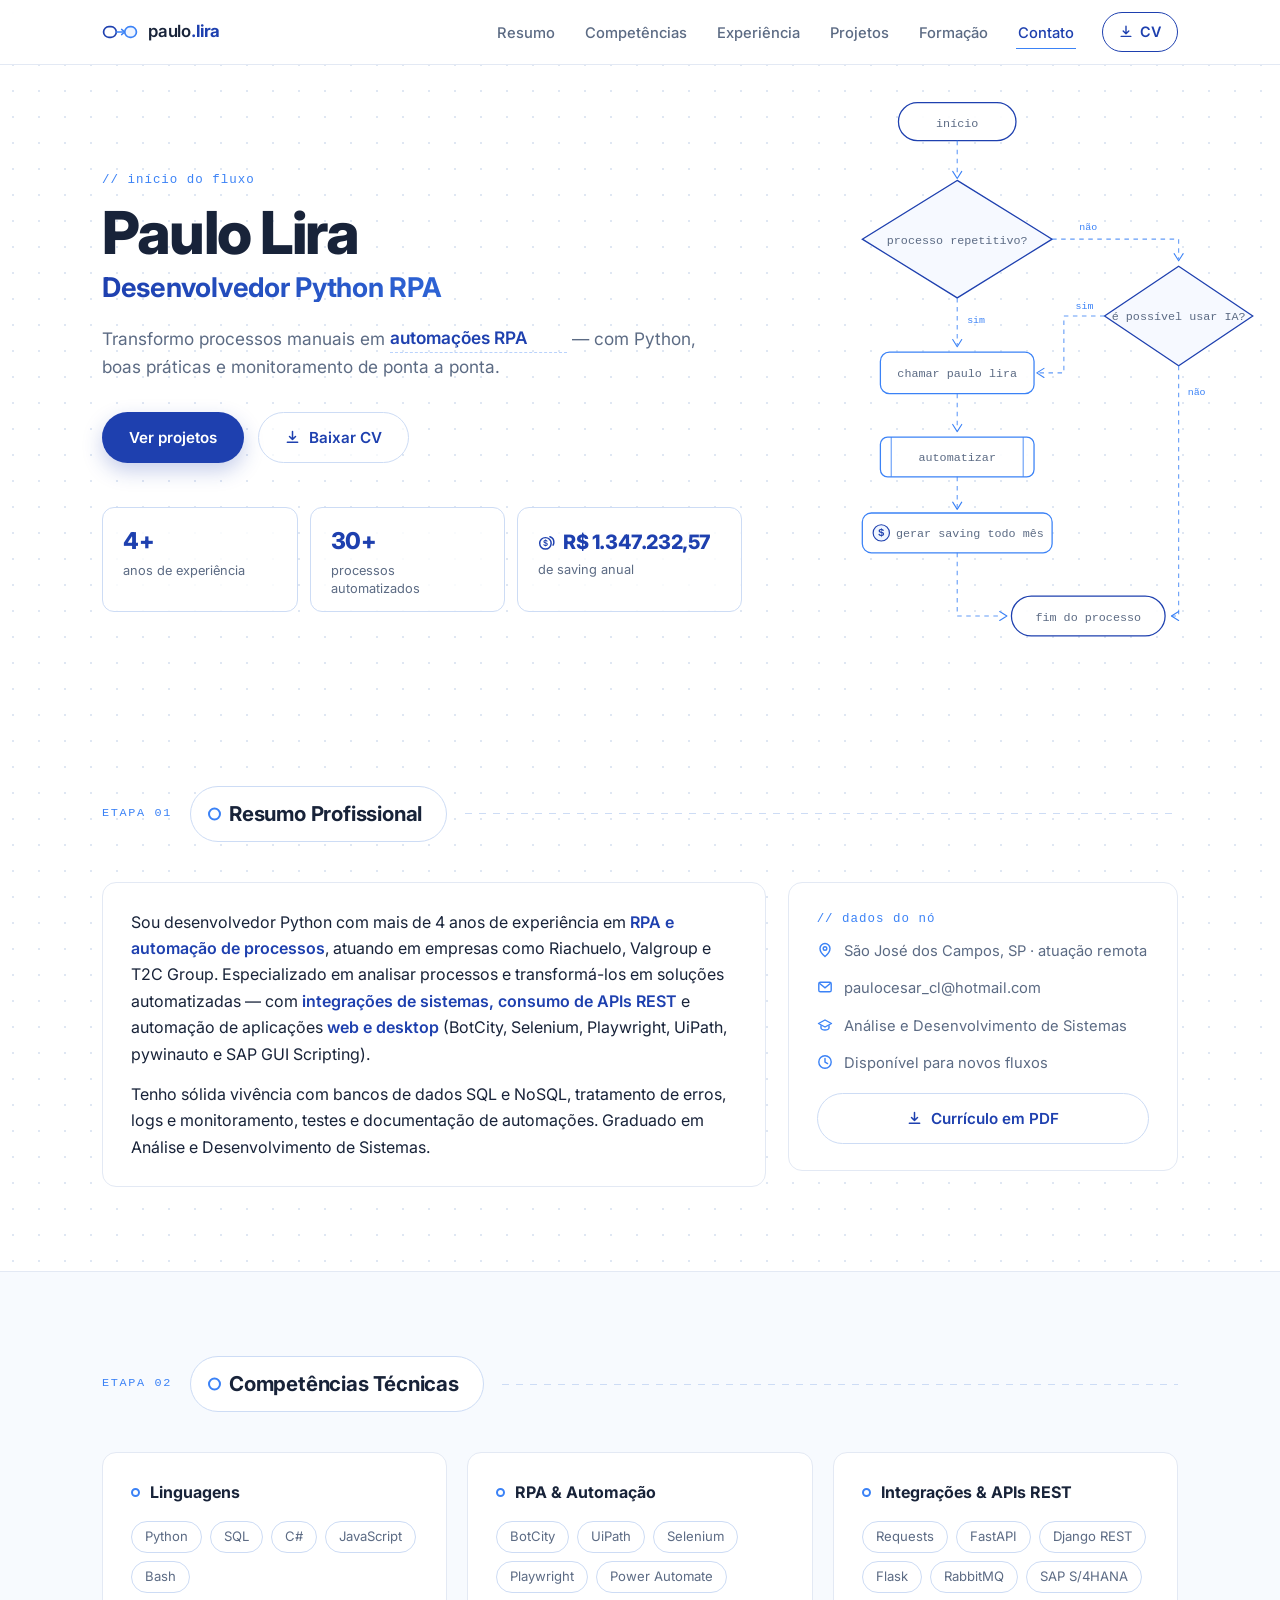
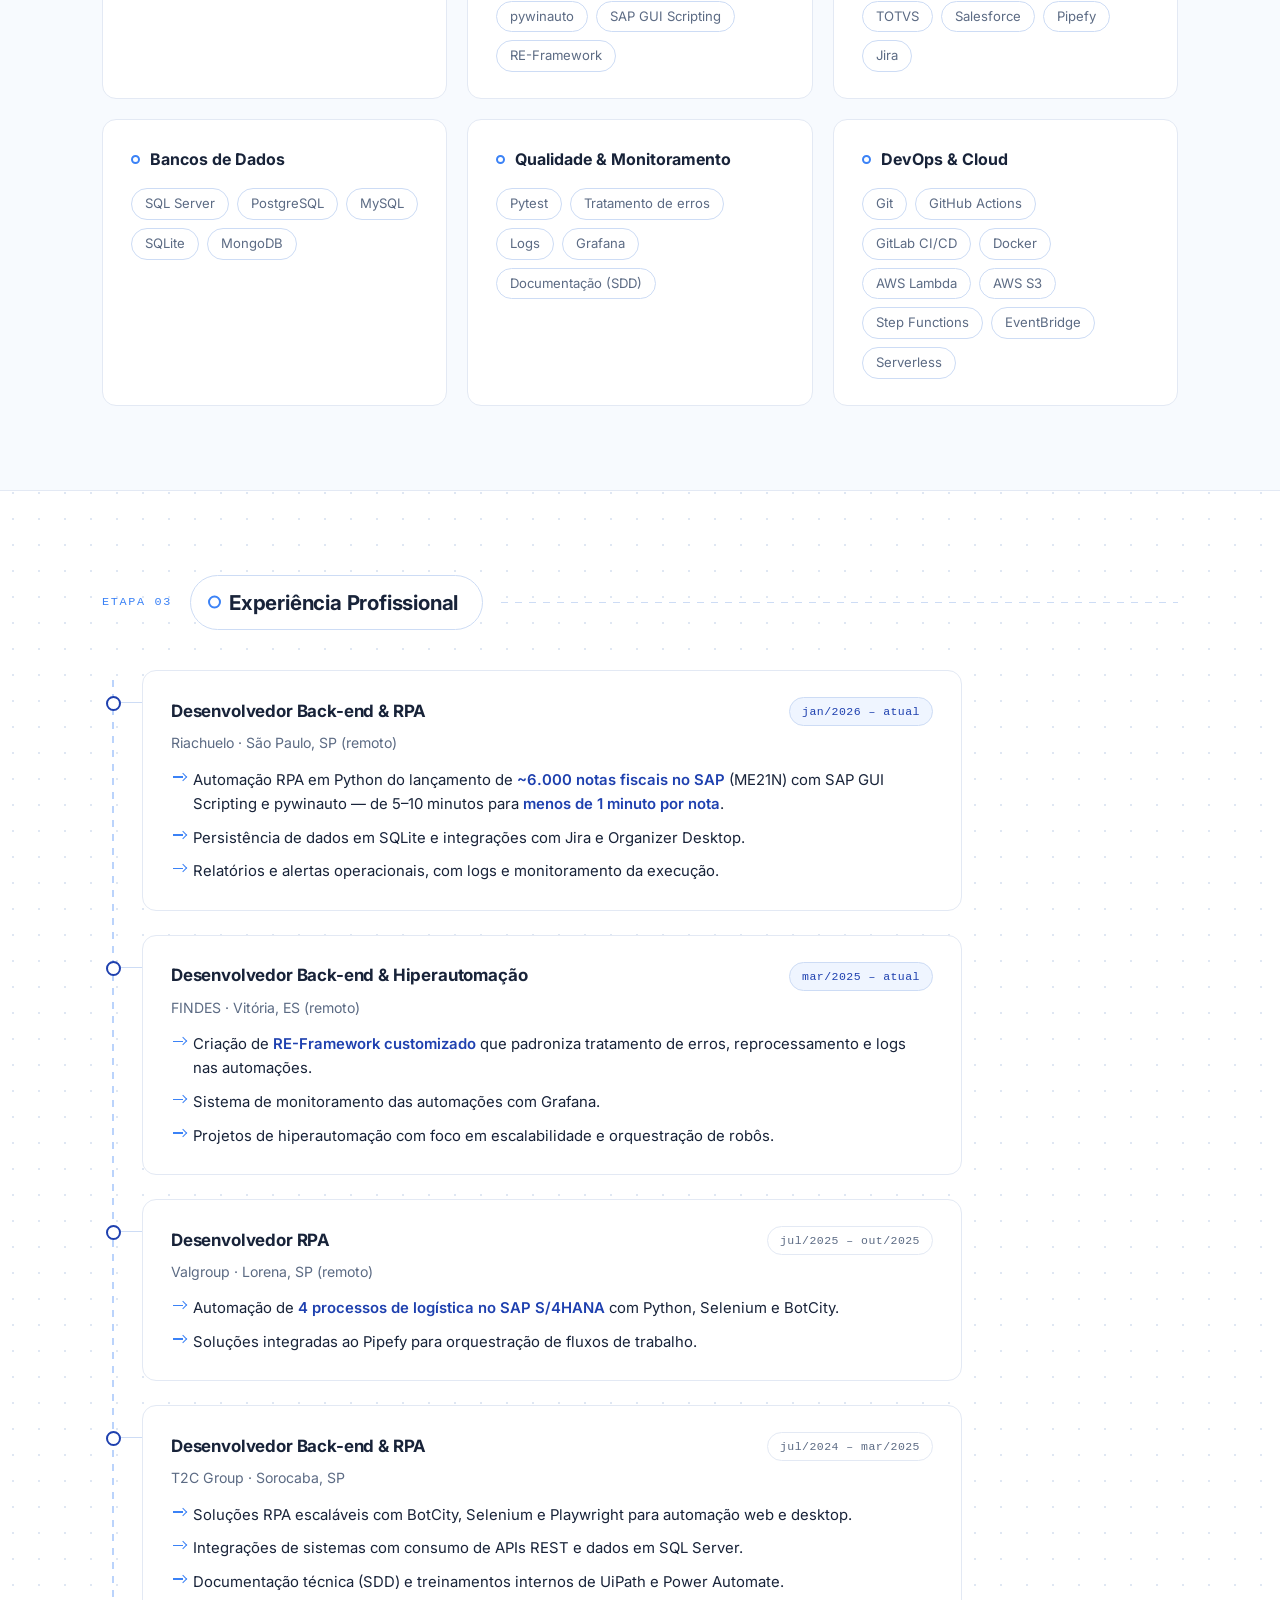
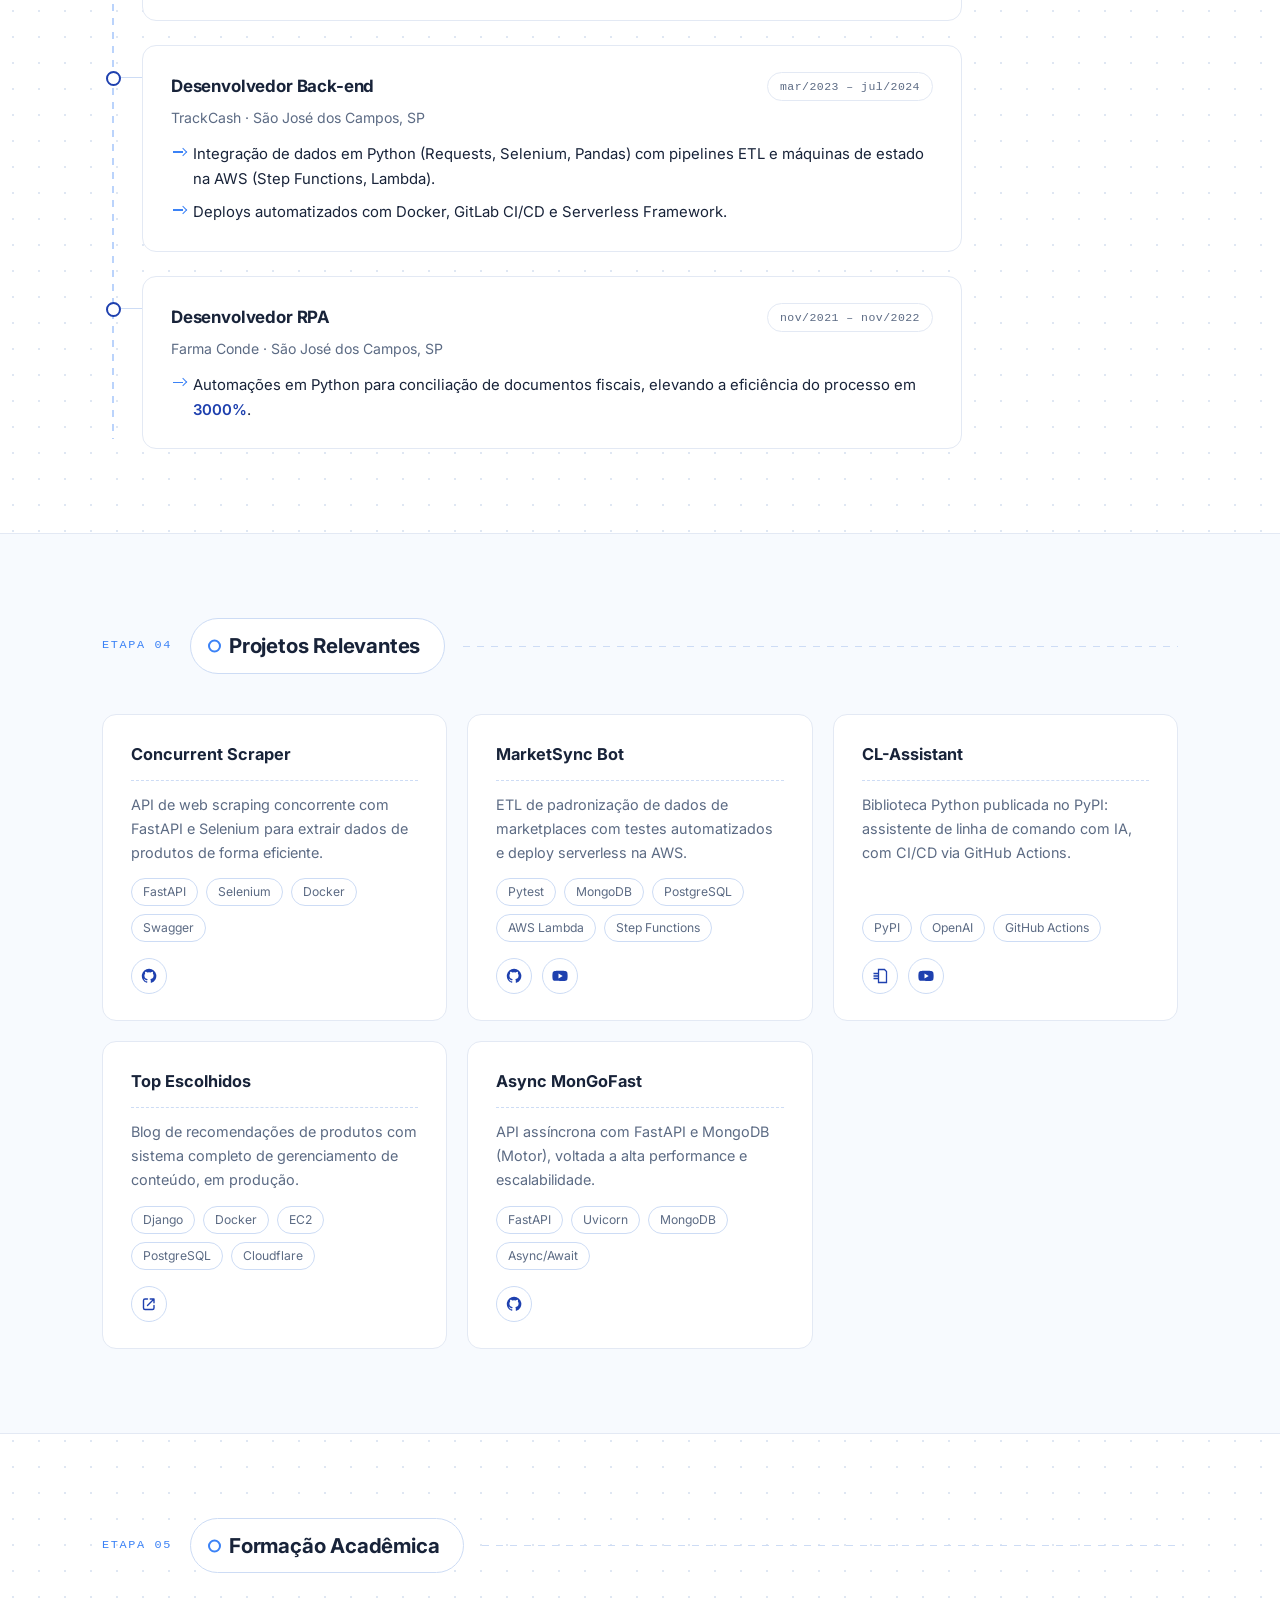
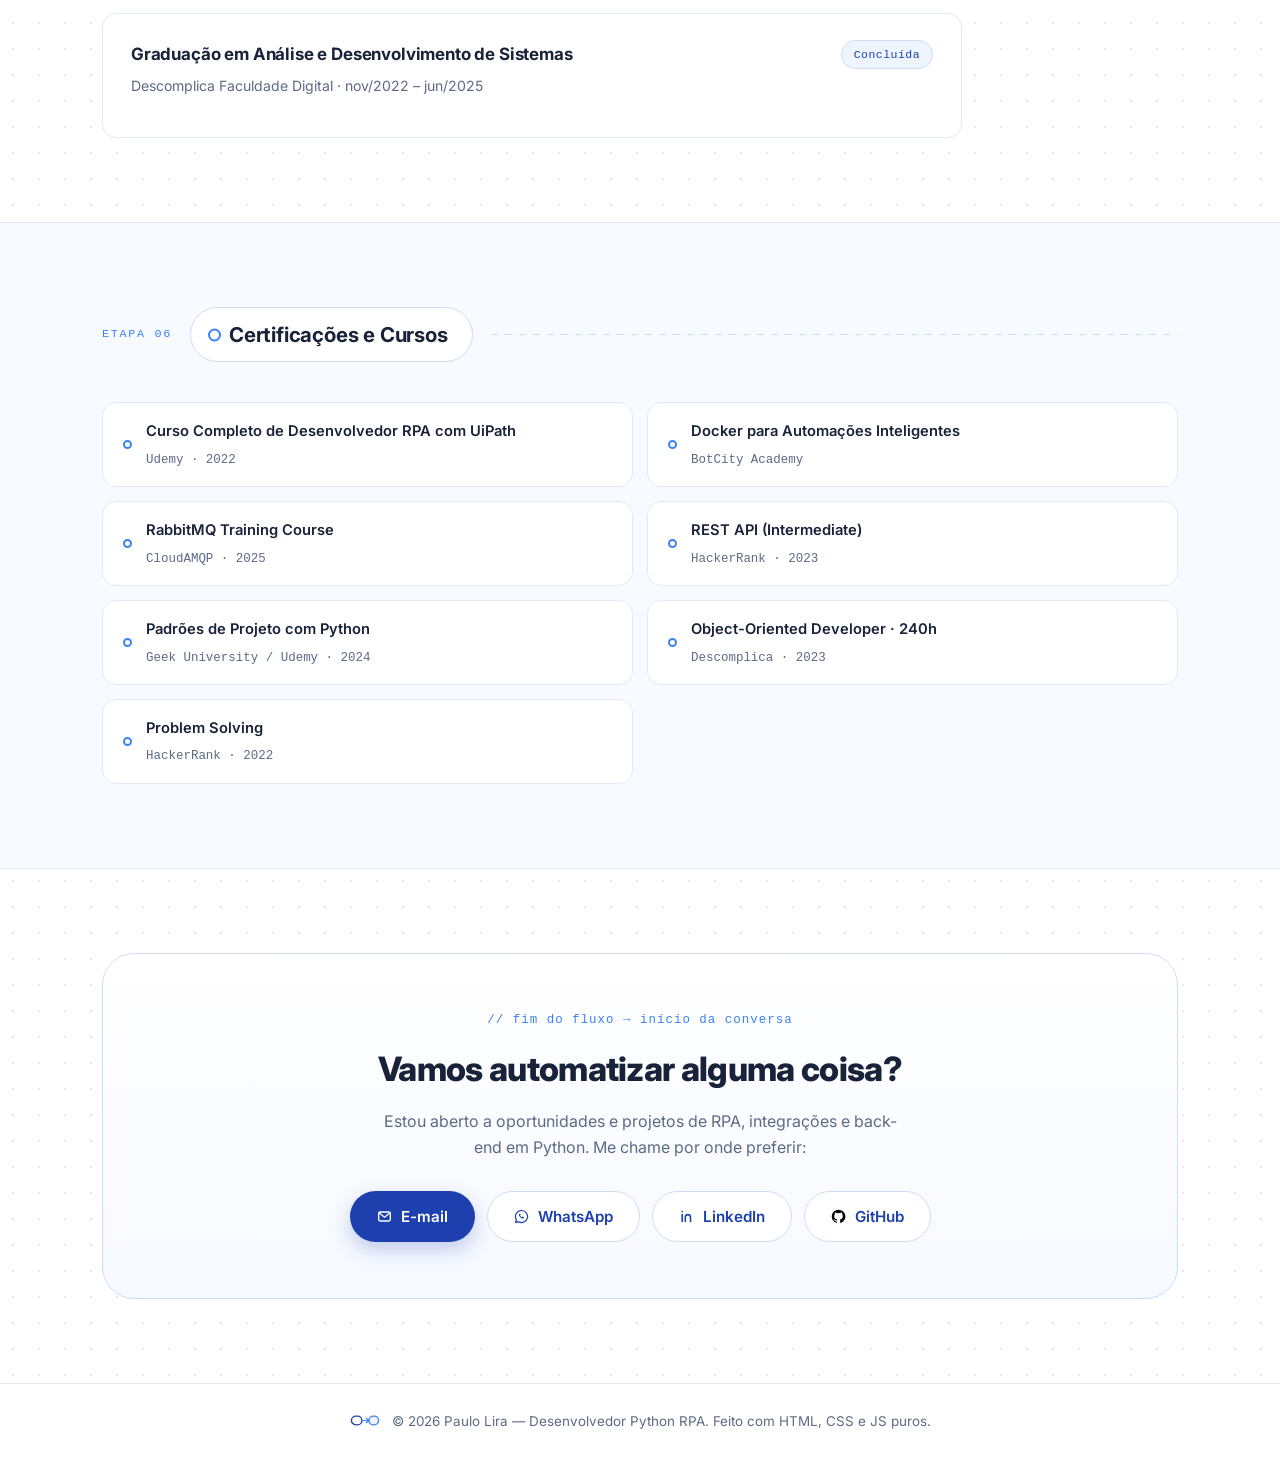
==== commit deeeae2a: "Hero: ícones de moeda/cifrão no nó de saving e no card de estatística Co-Authored-By: Claude Fable 5" ====
--- a/index.html
+++ b/index.html
@@ -143,8 +143,10 @@
                 <path d="M185 428v34" class="edge dash"/>
                 <path d="M180 456l5 8 5-8" class="arrow"/>
                 <g class="float-a">
-                    <rect x="95" y="468" width="180" height="44" rx="10" class="node n2"/>
-                    <text x="185" y="495" class="ntext">gerar saving todo mês</text>
+                    <rect x="80" y="468" width="210" height="44" rx="10" class="node n2"/>
+                    <circle cx="101" cy="490" r="9" class="coin"/>
+                    <text x="101" y="494" class="coin-sign">$</text>
+                    <text x="199" y="495" class="ntext">gerar saving todo mês</text>
                 </g>
                 <path d="M185 512v70h47" class="edge dash"/>
                 <path d="M232 577l8 5-8 5" class="arrow"/>
@@ -178,7 +180,7 @@
                     <ul class="hero-stats reveal" style="--d:.32s">
                         <li><strong>4+</strong><span>anos de experiência</span></li>
                         <li><strong>30+</strong><span>processos automatizados</span></li>
-                        <li class="stat-wide"><strong>R$ 1.347.232,57</strong><span>de saving anual</span></li>
+                        <li class="stat-wide"><strong><svg class="ico-coins" viewBox="0 0 16 16" aria-hidden="true"><circle cx="6.6" cy="9.2" r="5.1" fill="none" stroke="currentColor" stroke-width="1.3"/><text x="6.6" y="11.9" text-anchor="middle" font-size="7.5" font-weight="700" font-family="Consolas, monospace" fill="currentColor">$</text><path d="M10.6 3.3a5.1 5.1 0 0 1 3.5 4.9 5.1 5.1 0 0 1-.7 2.6" fill="none" stroke="currentColor" stroke-width="1.3" stroke-linecap="round"/></svg>R$ 1.347.232,57</strong><span>de saving anual</span></li>
                     </ul>
                 </div>
             </div>
--- a/styles.css
+++ b/styles.css
@@ -278,8 +278,15 @@
     color: var(--b1);
 }
 .hero-stats span { font-size: .8rem; color: var(--muted); line-height: 1.35; }
-.hero-stats .stat-wide { min-width: 205px; }
-.hero-stats .stat-wide strong { font-size: 1.24rem; margin-top: 4px; }
+.hero-stats .stat-wide { min-width: 225px; max-width: 255px; }
+.hero-stats .stat-wide strong {
+    font-size: 1.24rem;
+    margin-top: 4px;
+    display: flex;
+    align-items: center;
+    gap: 7px;
+}
+.hero-stats .ico-coins { width: 18px; height: 18px; flex: none; }
 
 /* fluxograma decorativo do hero */
 .hero-flow {
@@ -306,6 +313,14 @@
     font-family: var(--mono);
     font-size: 11px;
     fill: var(--b2);
+}
+.hero-flow .coin { fill: var(--tint); stroke: var(--b1); stroke-width: 1.3; }
+.hero-flow .coin-sign {
+    font-family: var(--mono);
+    font-size: 12px;
+    font-weight: 700;
+    fill: var(--b1);
+    text-anchor: middle;
 }
 .hero-flow .edge { fill: none; stroke: var(--b2); stroke-width: 1.2; opacity: .8; }
 .hero-flow .arrow { fill: none; stroke: var(--b2); stroke-width: 1.2; stroke-linecap: round; stroke-linejoin: round; }
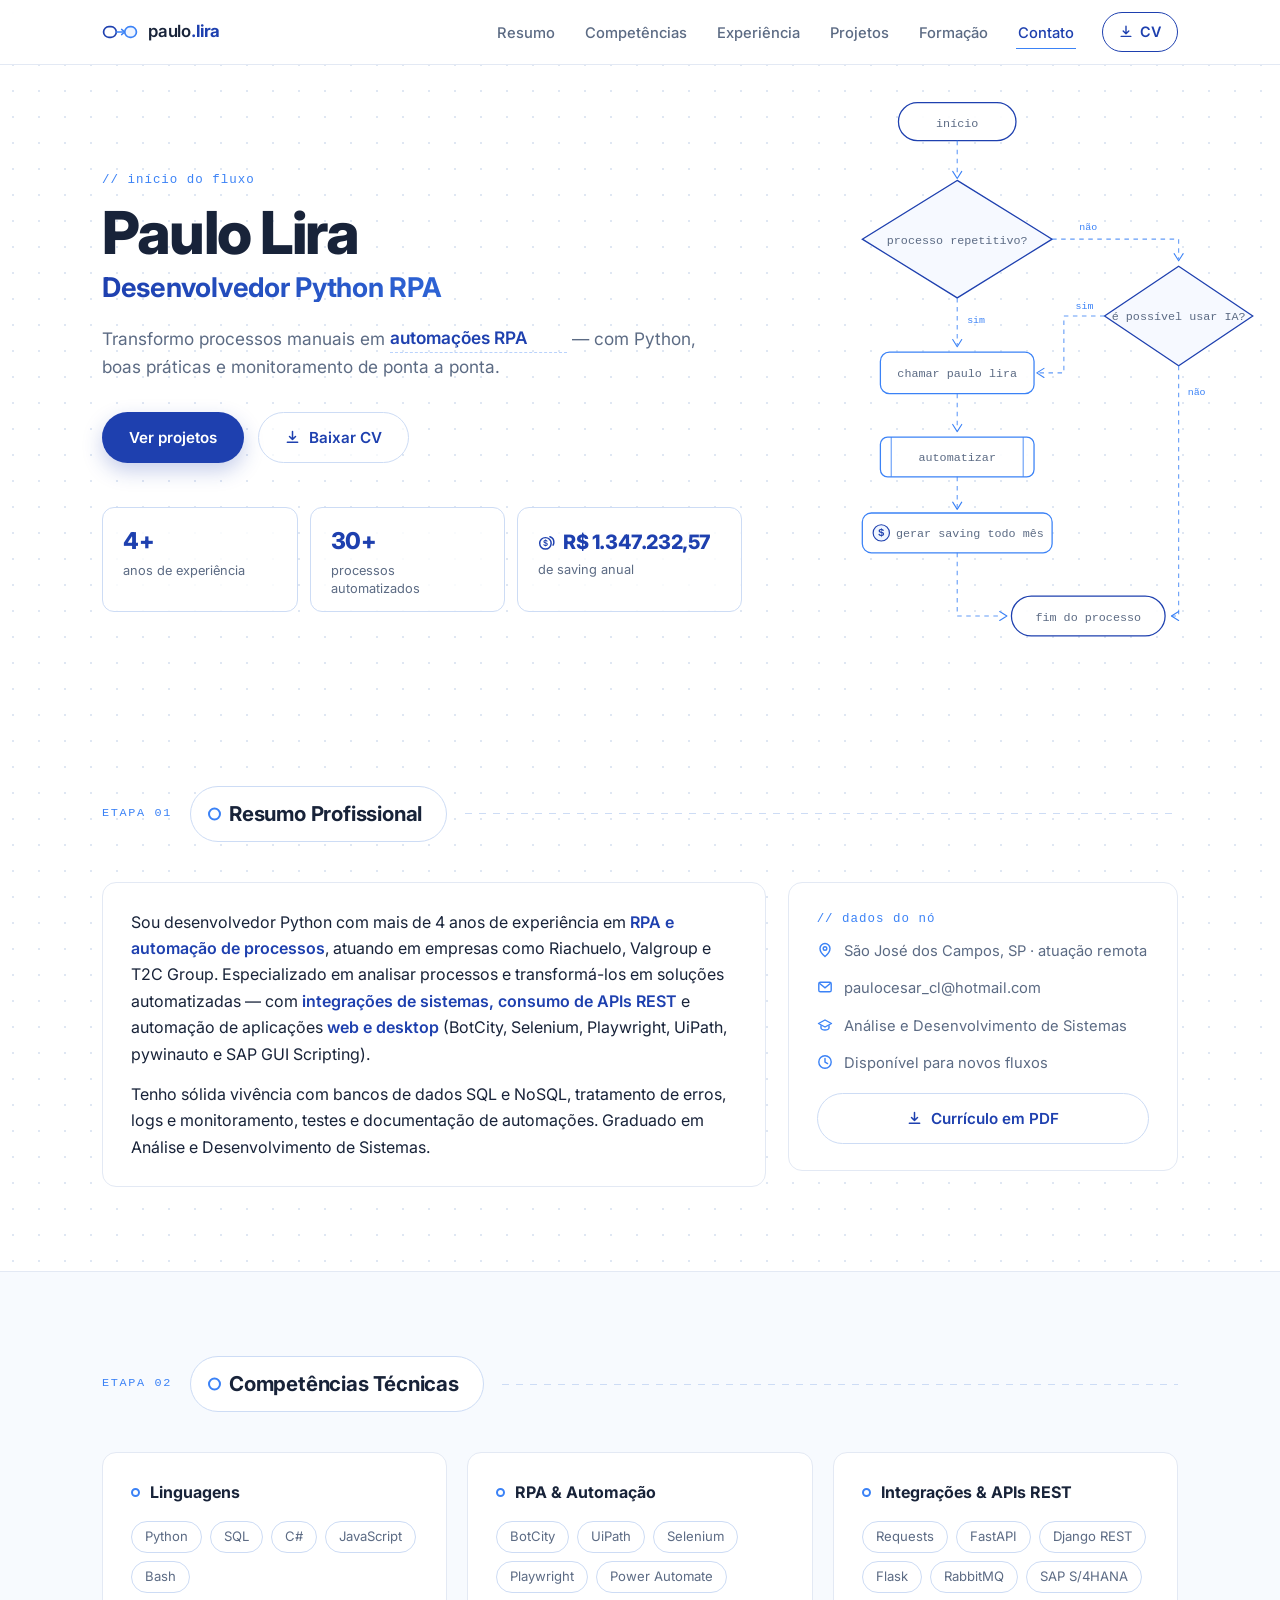
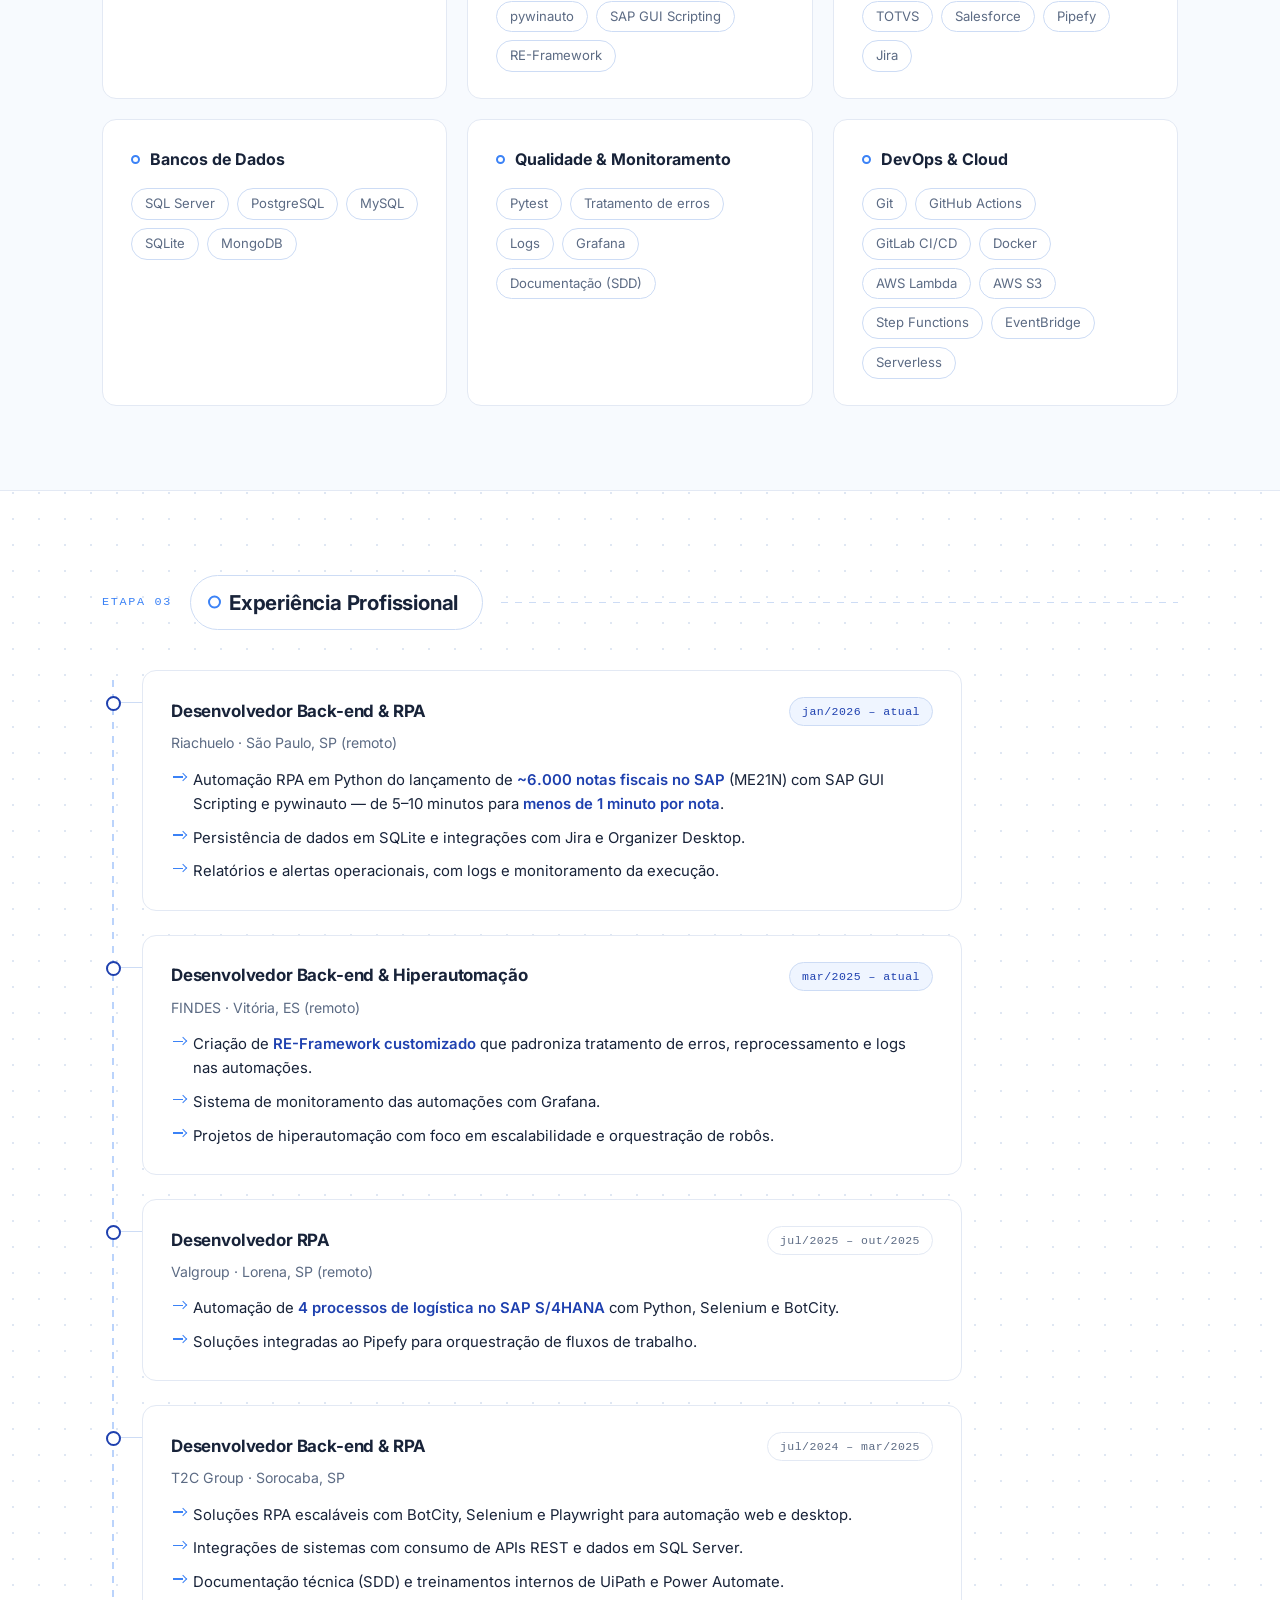
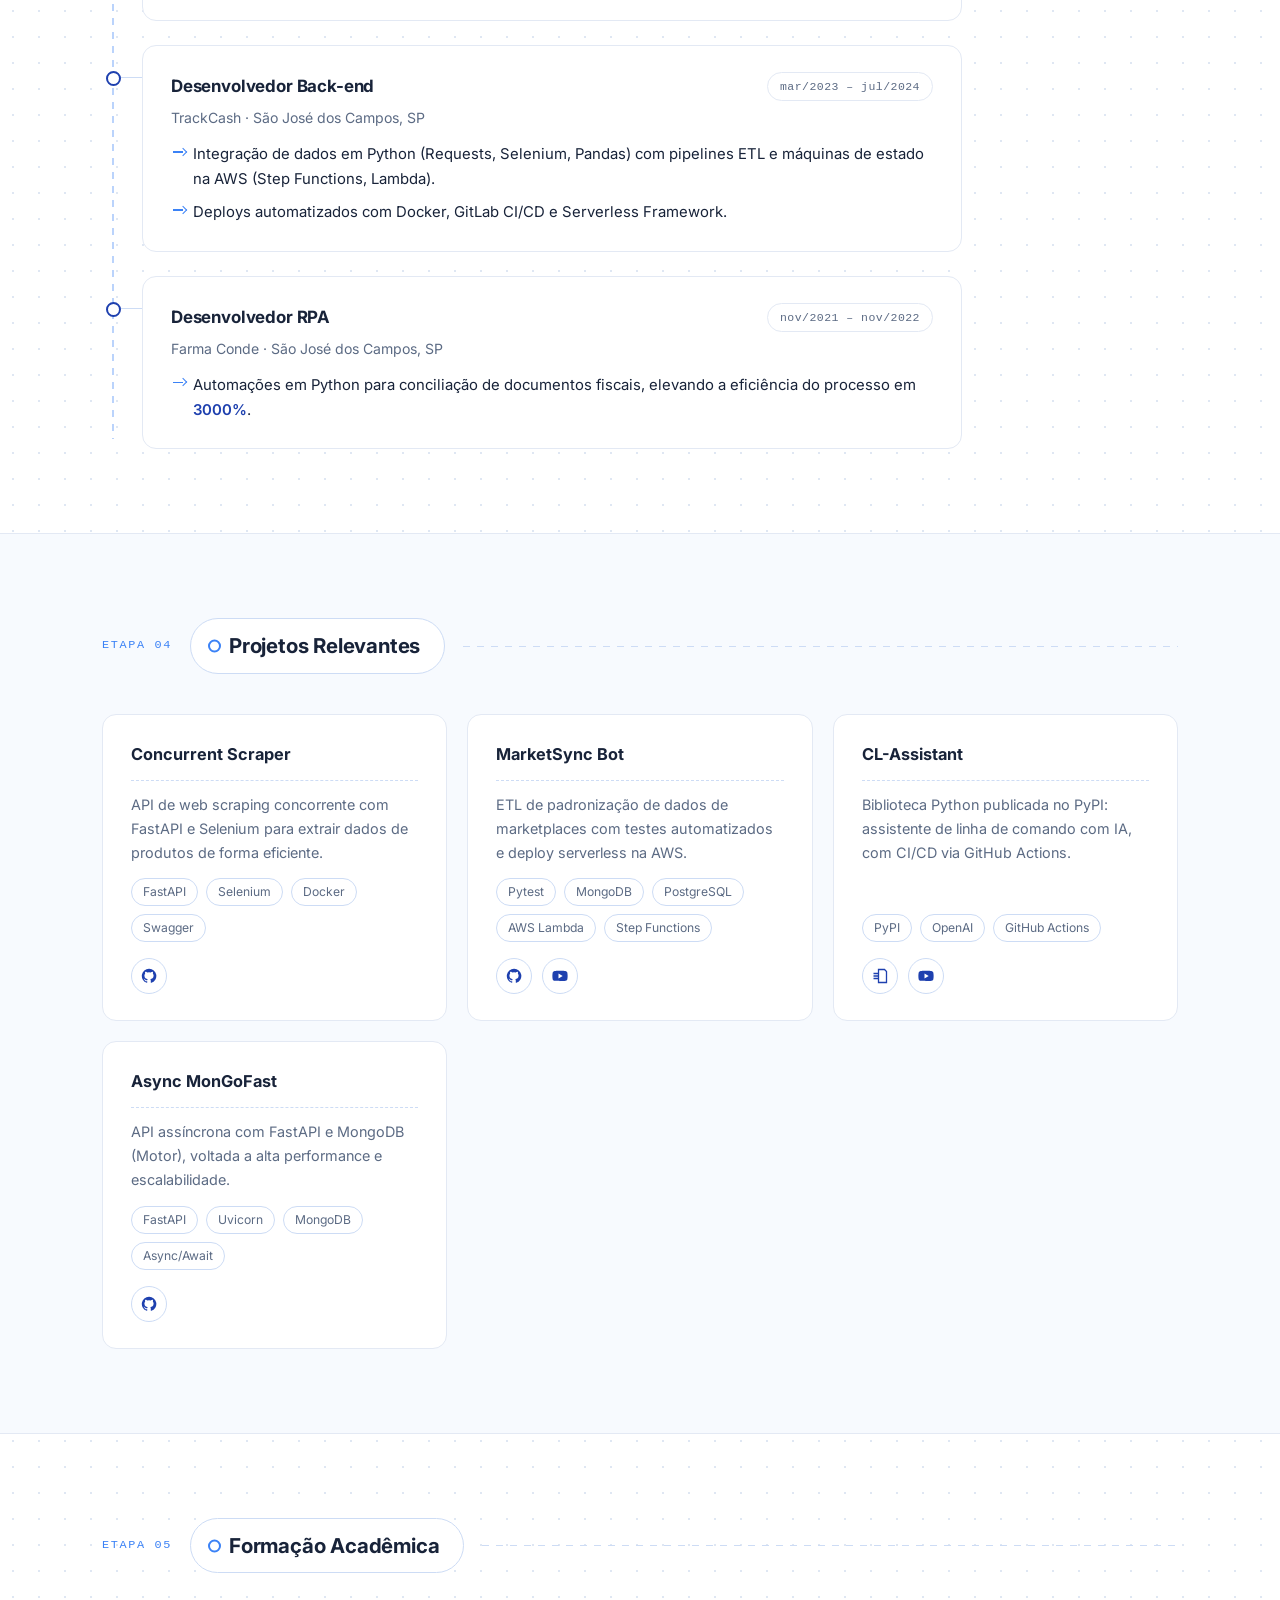
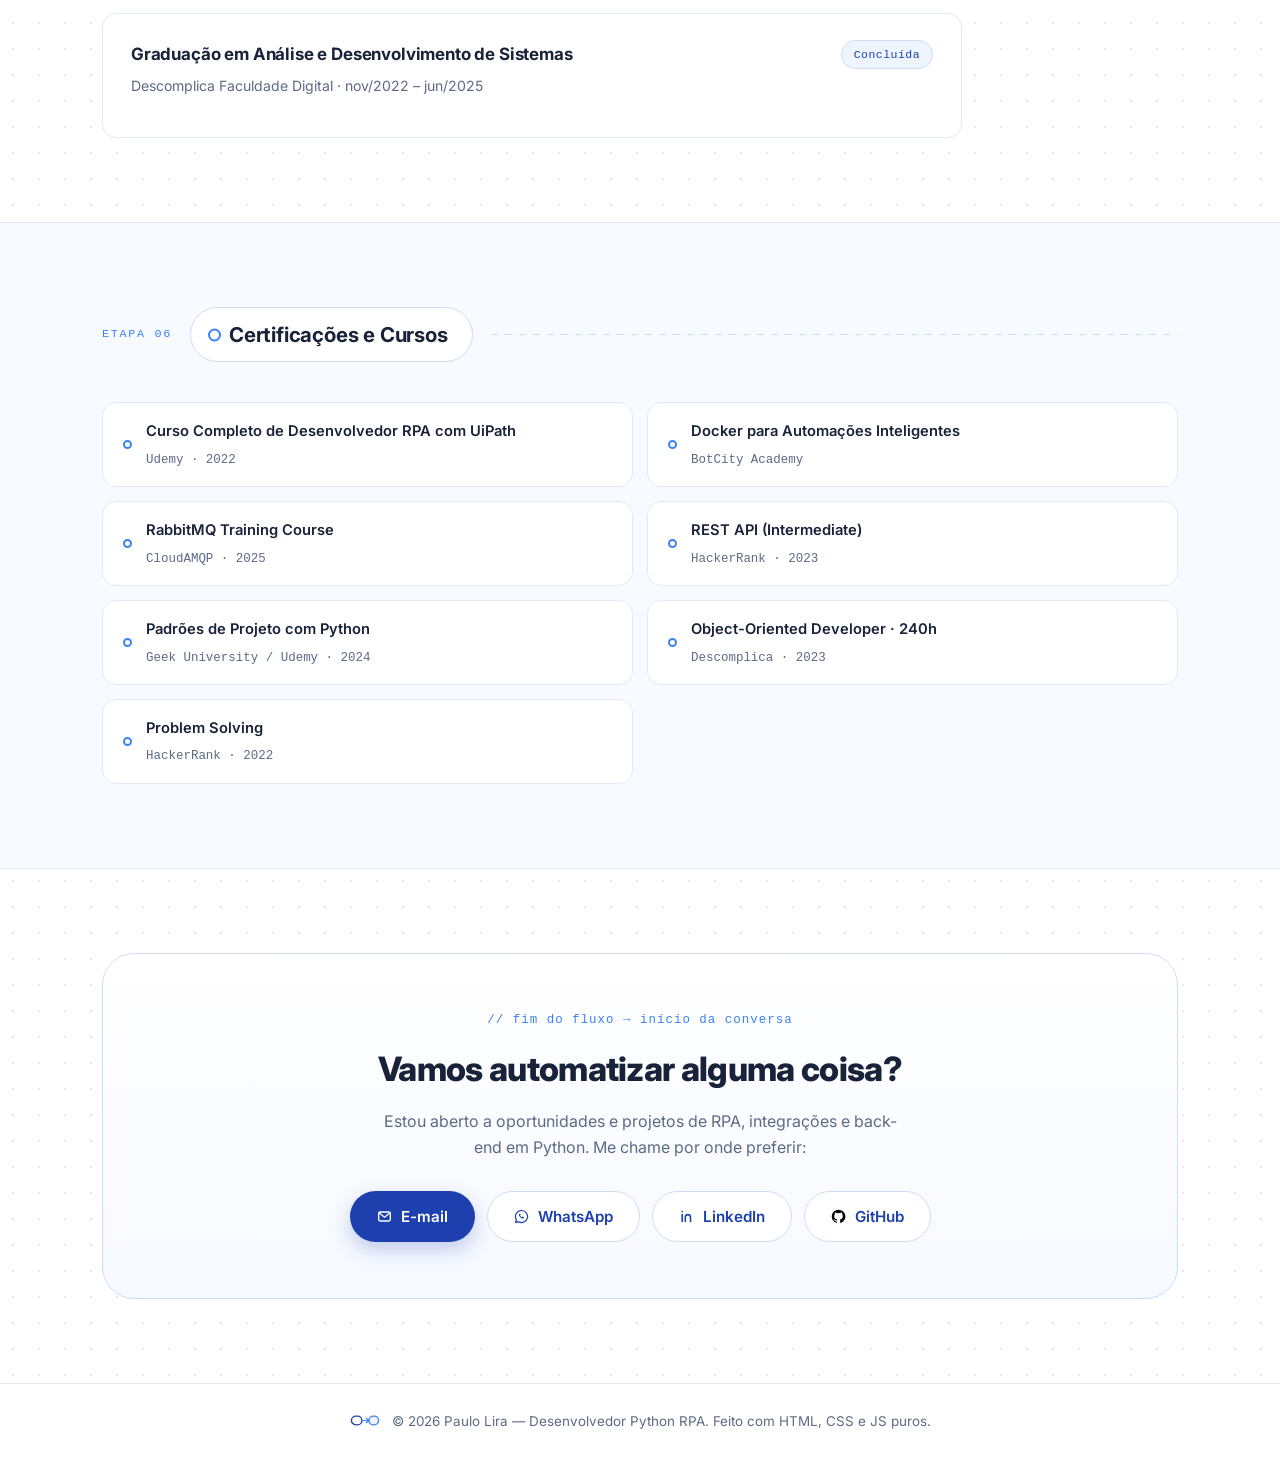
==== commit 2edb4fe8: "Projetos: remove Top Escolhidos (site fora do ar) Co-Authored-By: Claude Fable 5 <noreply@anthropic." ====
--- a/index.html
+++ b/index.html
@@ -434,19 +434,6 @@
                     </article>
 
                     <article class="card project-card reveal" style="--d:.06s">
-                        <h3>Top Escolhidos</h3>
-                        <p>Blog de recomendações de produtos com sistema completo de gerenciamento de conteúdo, em produção.</p>
-                        <ul class="chips chips-sm">
-                            <li>Django</li><li>Docker</li><li>EC2</li><li>PostgreSQL</li><li>Cloudflare</li>
-                        </ul>
-                        <div class="project-links">
-                            <a href="https://topescolhidos.com.br" target="_blank" rel="noopener" aria-label="Visitar Top Escolhidos">
-                                <svg viewBox="0 0 16 16" aria-hidden="true"><path d="M6.5 9.5 13 3m0 0H9.2M13 3v3.8M13 9.5V12a1.5 1.5 0 0 1-1.5 1.5H4A1.5 1.5 0 0 1 2.5 12V4.5A1.5 1.5 0 0 1 4 3h2.5" fill="none" stroke="currentColor" stroke-width="1.4" stroke-linecap="round" stroke-linejoin="round"/></svg>
-                            </a>
-                        </div>
-                    </article>
-
-                    <article class="card project-card reveal" style="--d:.12s">
                         <h3>Async MonGoFast</h3>
                         <p>API assíncrona com FastAPI e MongoDB (Motor), voltada a alta performance e escalabilidade.</p>
                         <ul class="chips chips-sm">
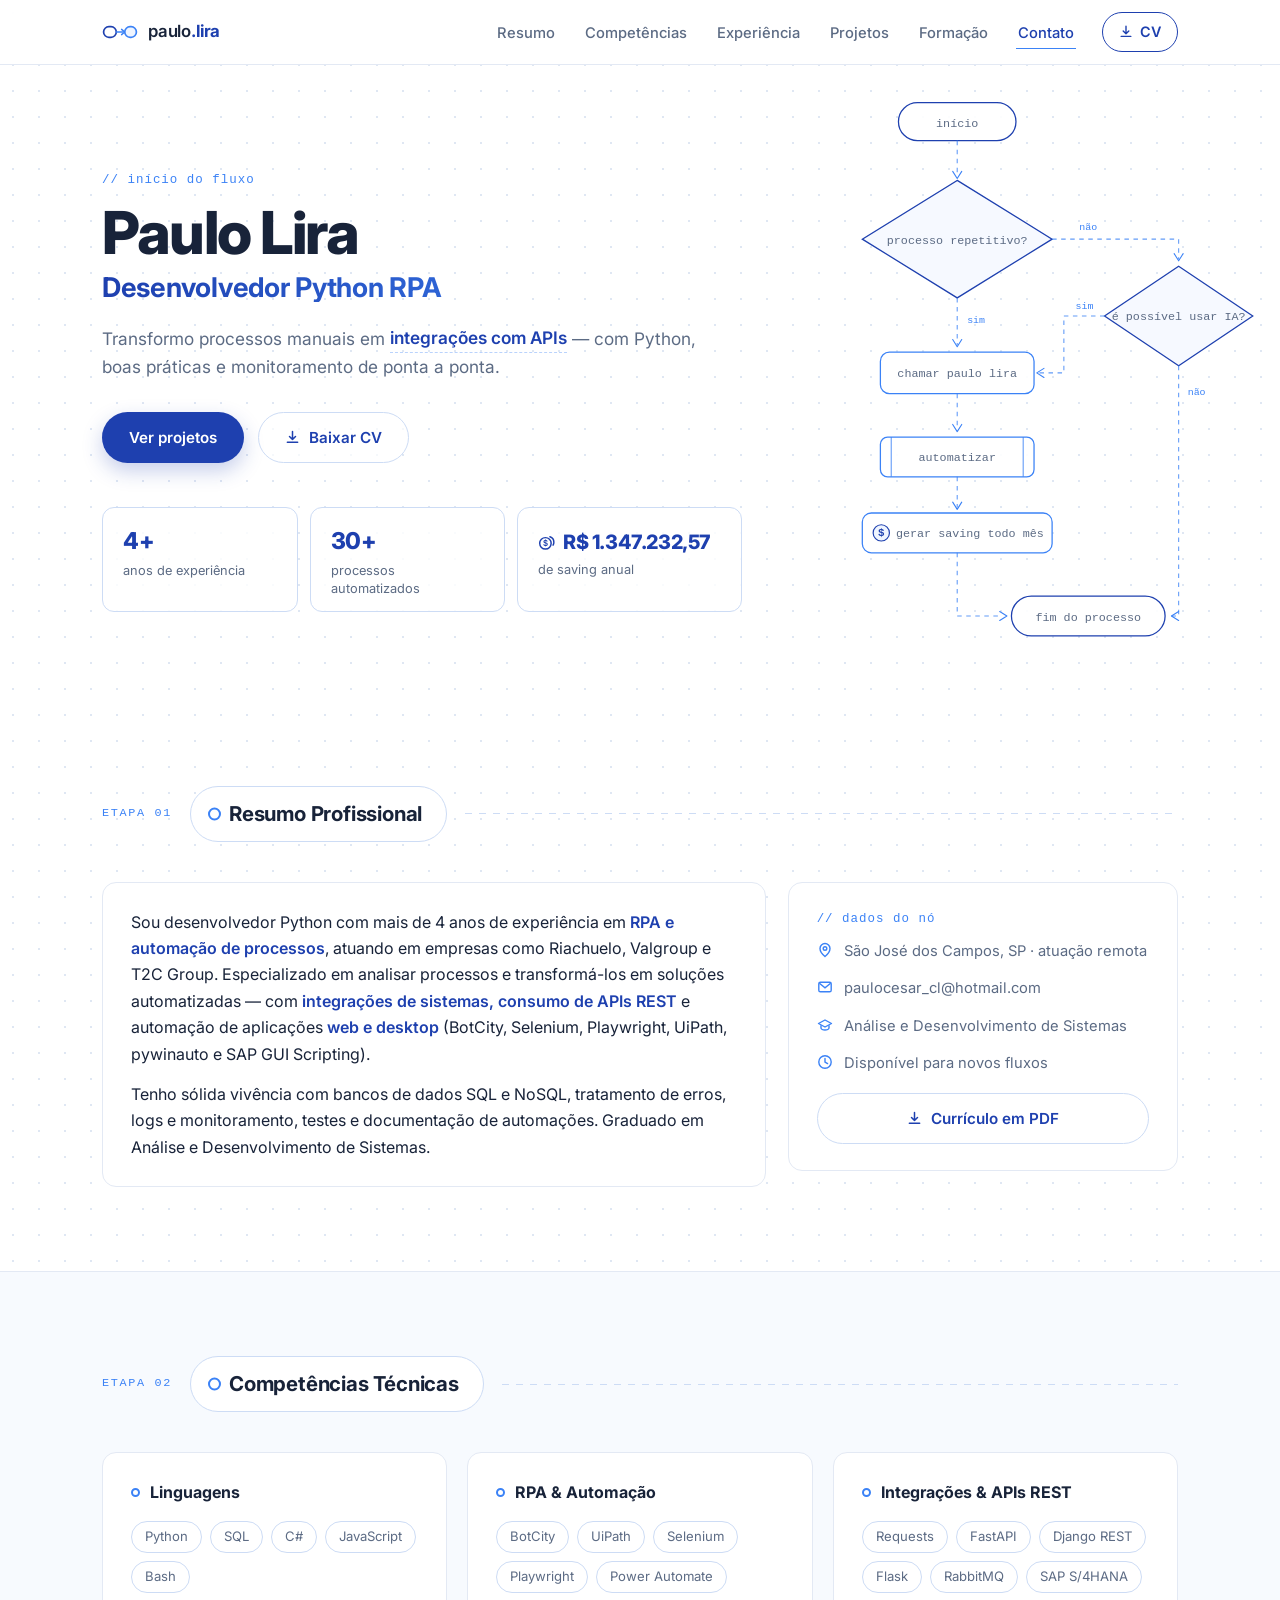
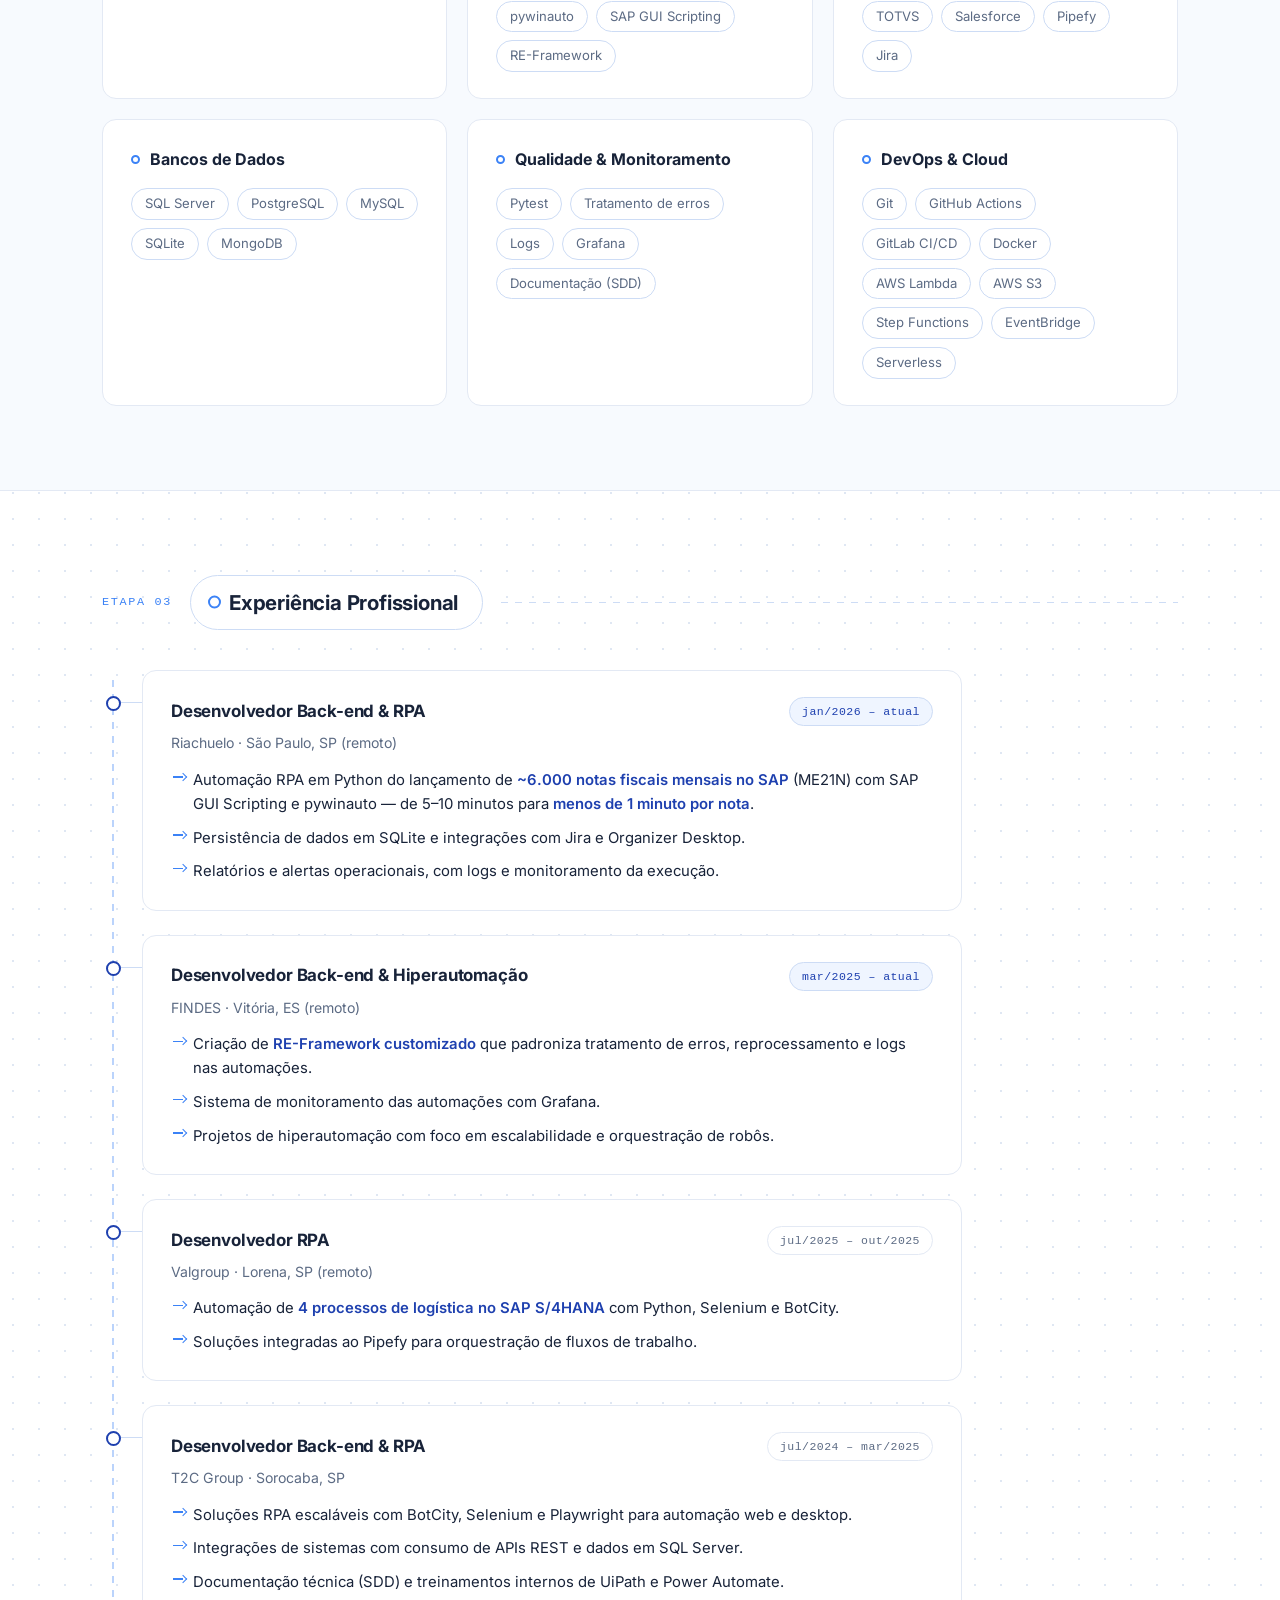
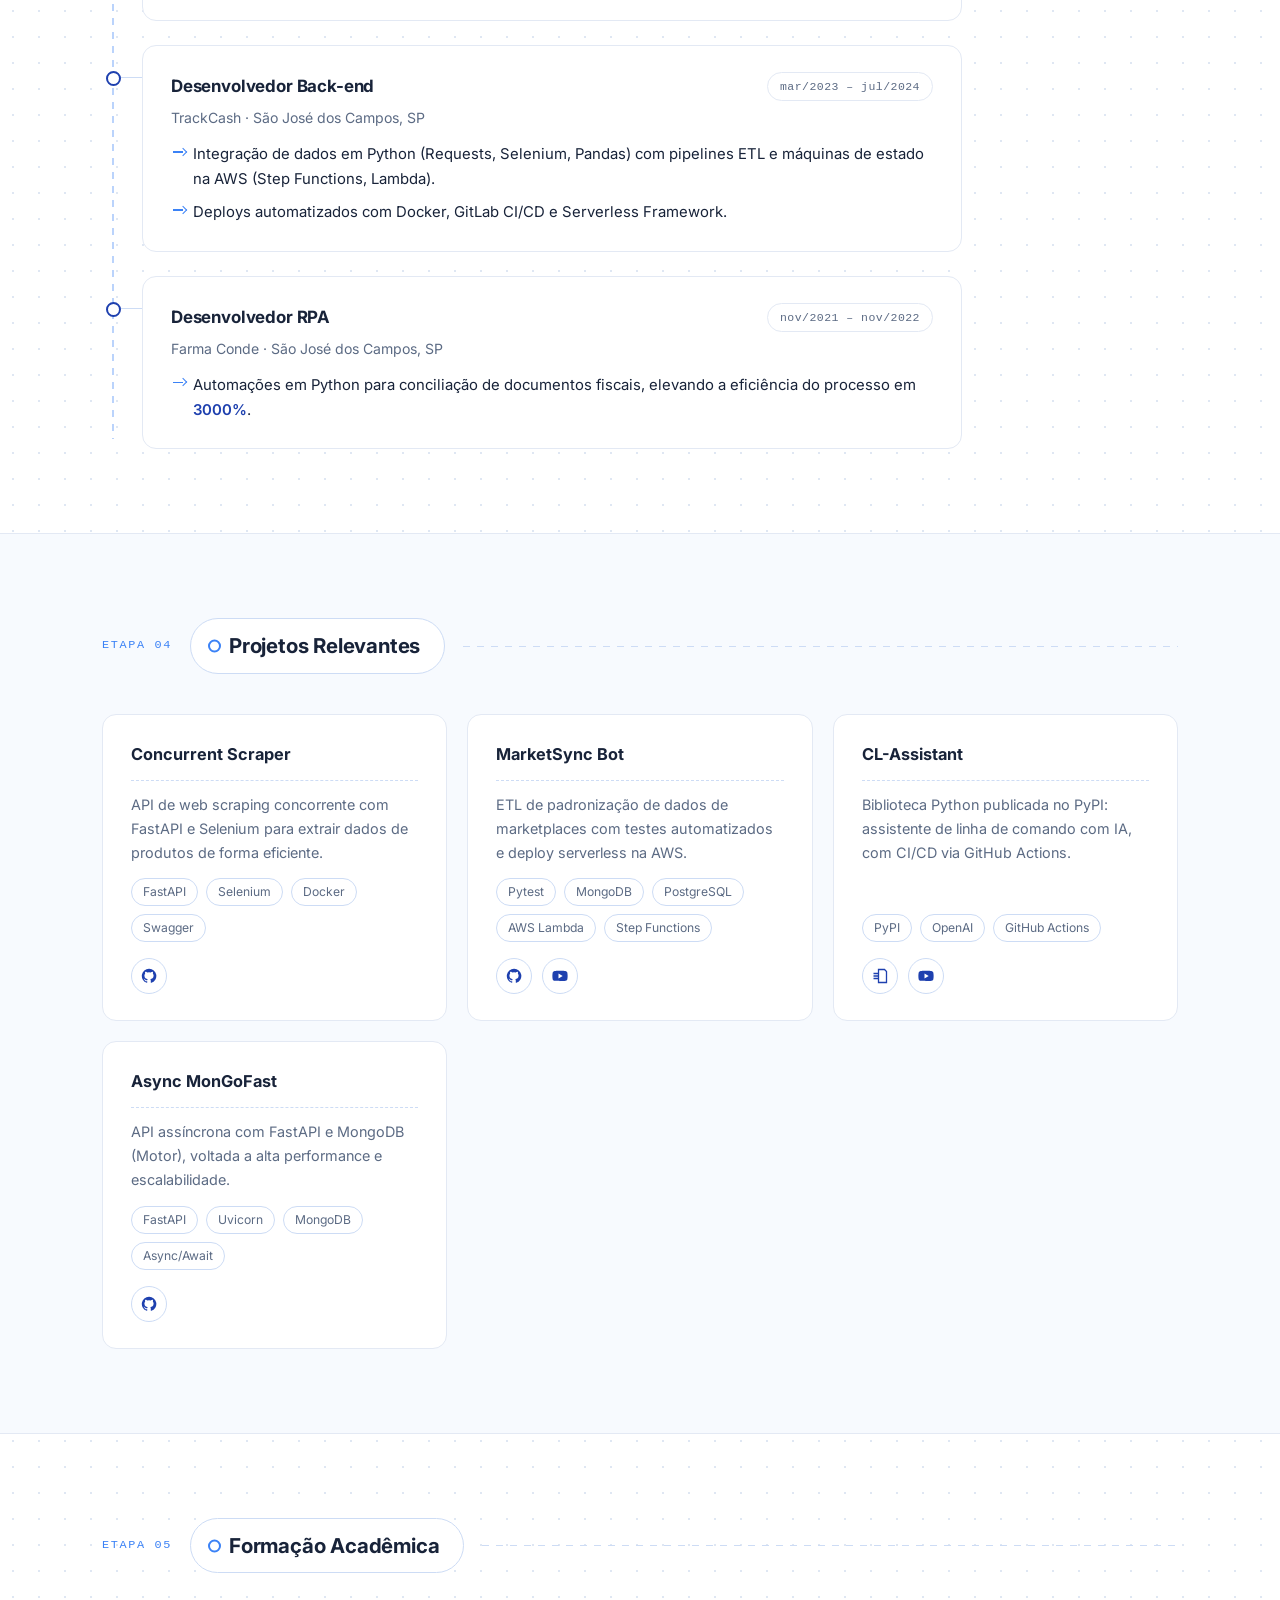
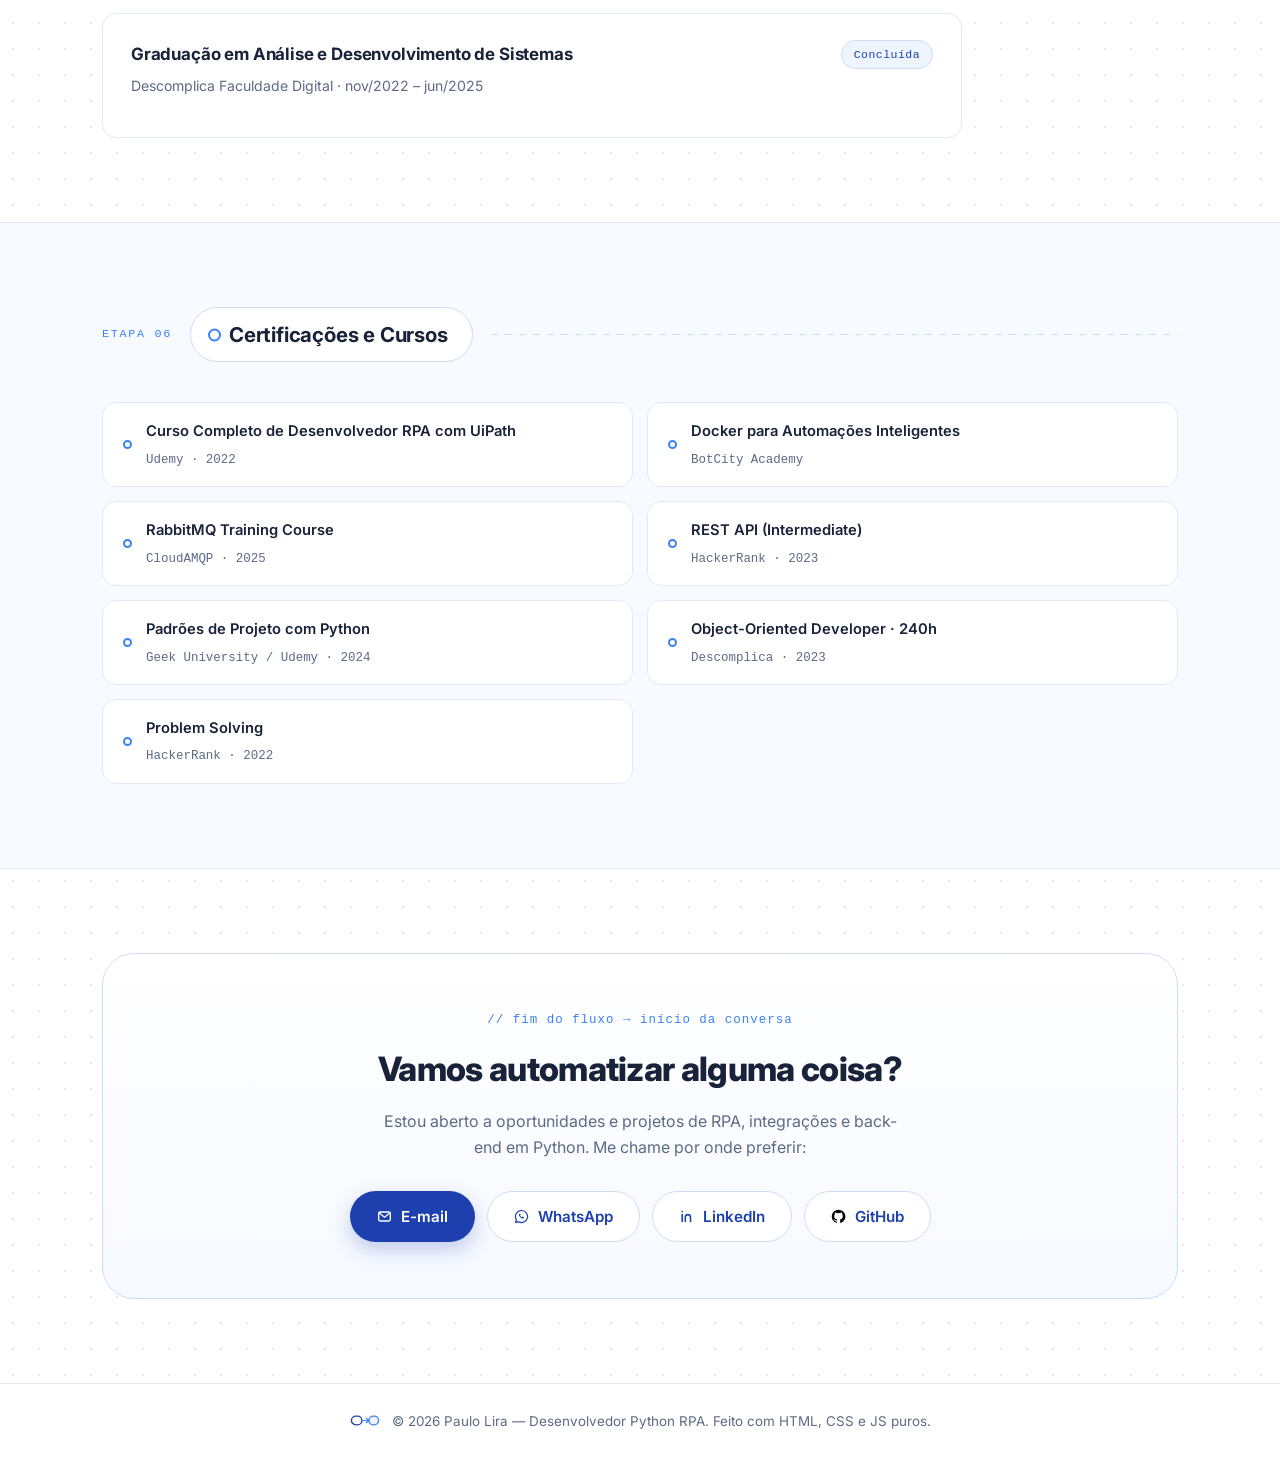
==== commit 72a49549: "Experiência: especifica que as ~6.000 notas fiscais no SAP são mensais (site e CV) Co-Authored-By: C" ====
--- a/index.html
+++ b/index.html
@@ -297,7 +297,7 @@
                             </div>
                             <p class="job-org">Riachuelo · São Paulo, SP (remoto)</p>
                             <ul class="job-list">
-                                <li>Automação RPA em Python do lançamento de <strong>~6.000 notas fiscais no SAP</strong> (ME21N) com SAP GUI Scripting e pywinauto — de 5–10 minutos para <strong>menos de 1 minuto por nota</strong>.</li>
+                                <li>Automação RPA em Python do lançamento de <strong>~6.000 notas fiscais mensais no SAP</strong> (ME21N) com SAP GUI Scripting e pywinauto — de 5–10 minutos para <strong>menos de 1 minuto por nota</strong>.</li>
                                 <li>Persistência de dados em SQLite e integrações com Jira e Organizer Desktop.</li>
                                 <li>Relatórios e alertas operacionais, com logs e monitoramento da execução.</li>
                             </ul>
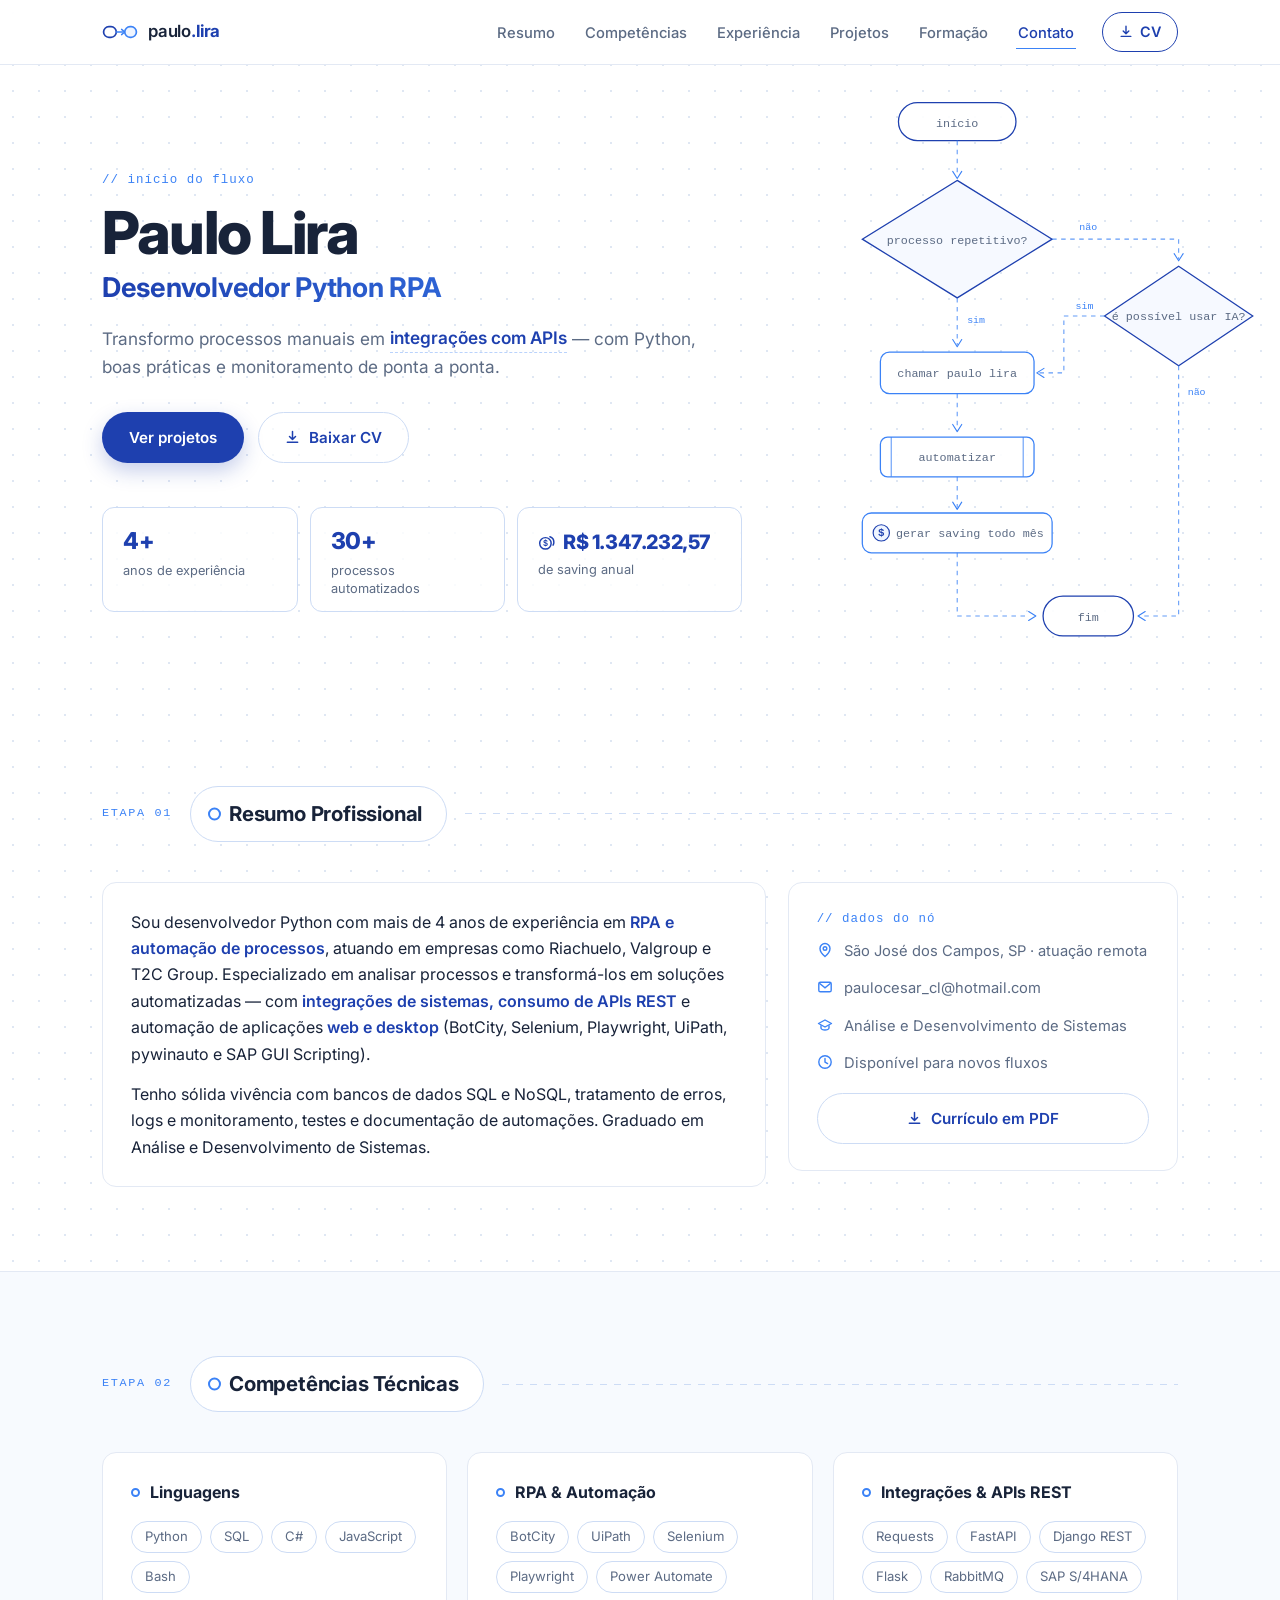
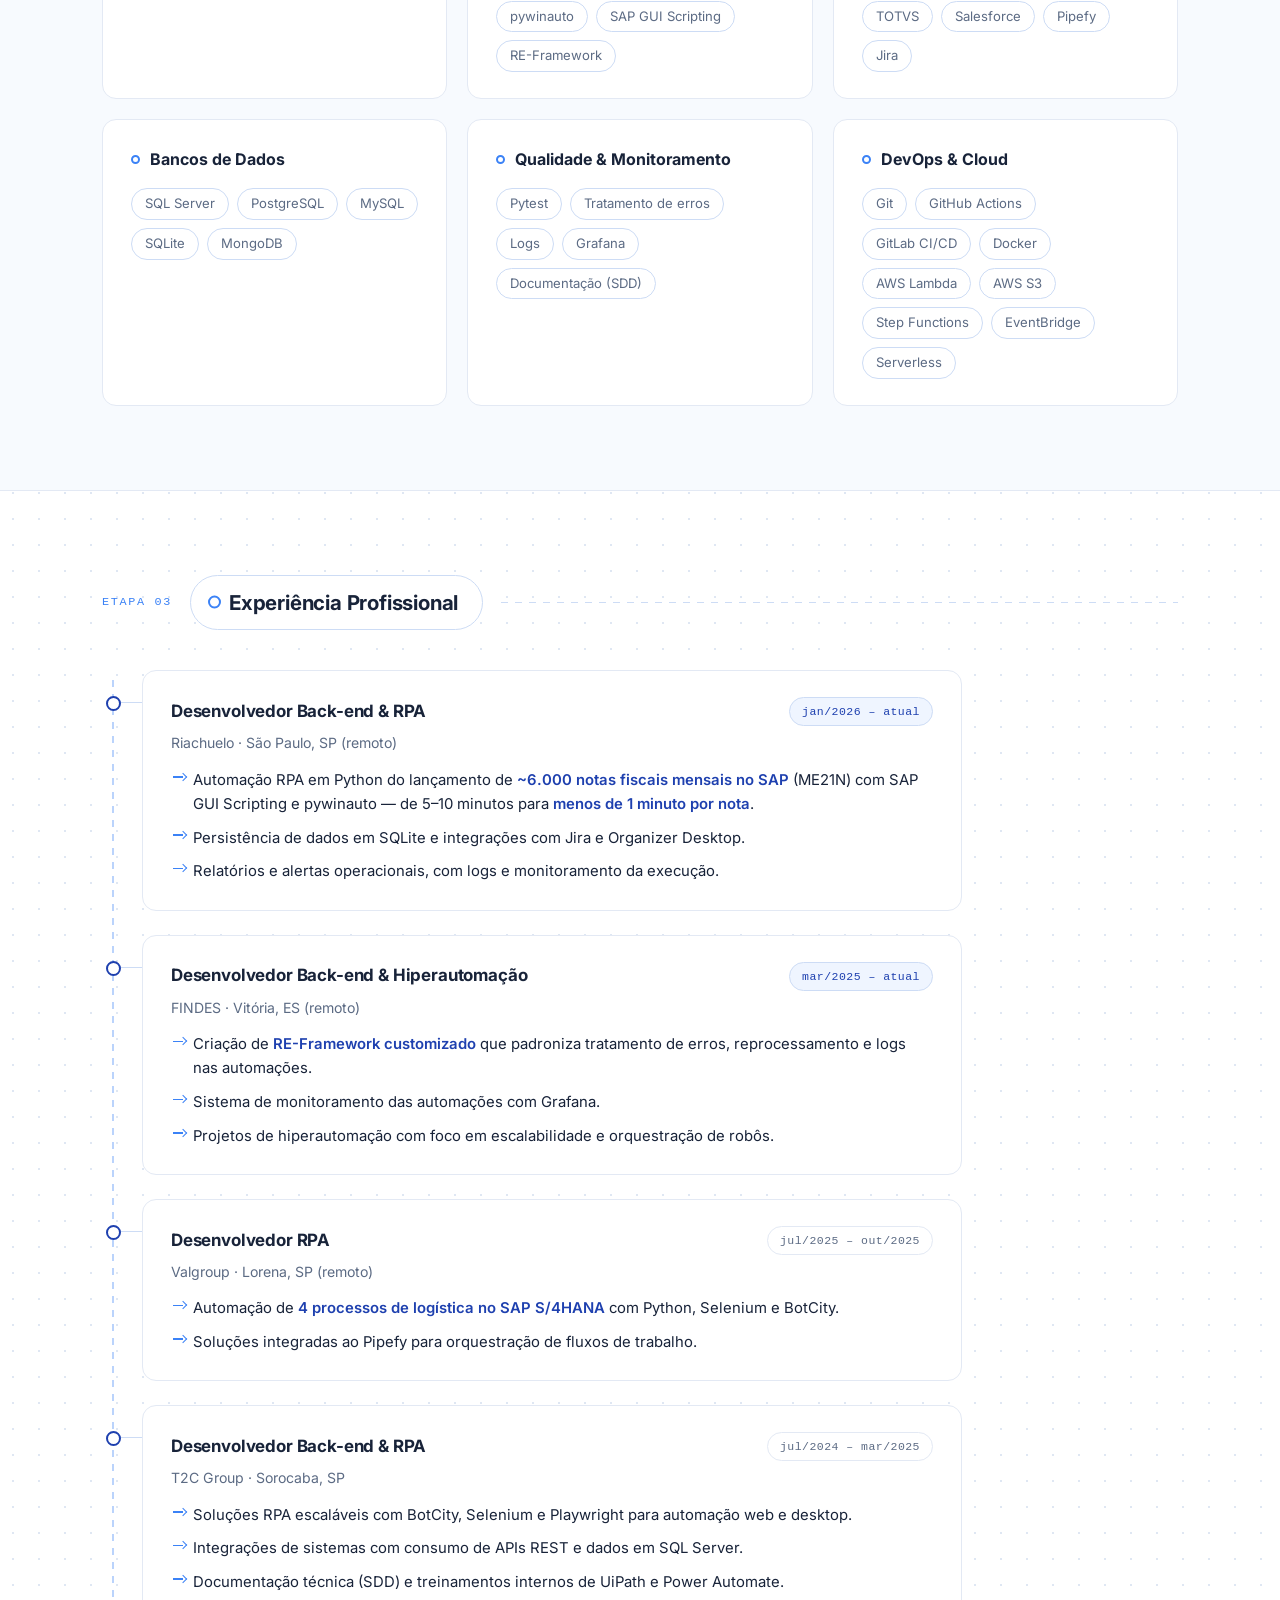
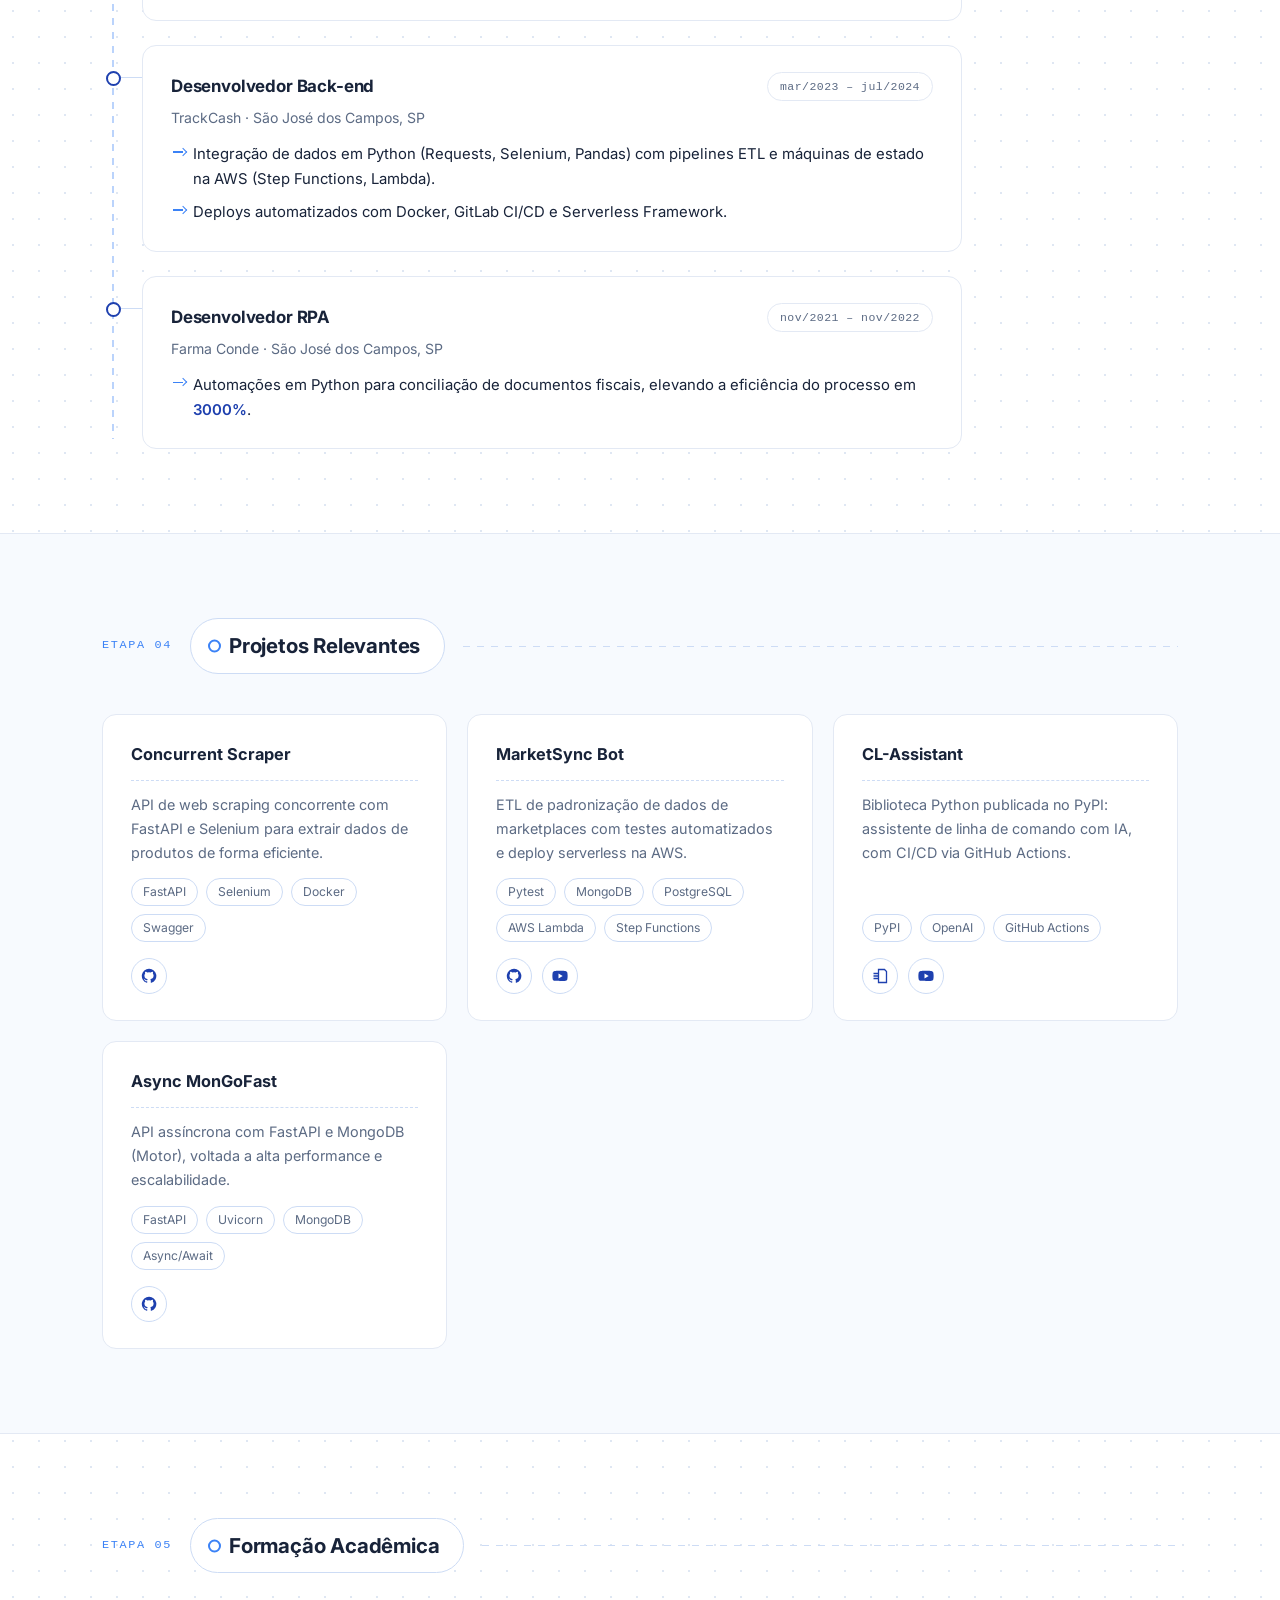
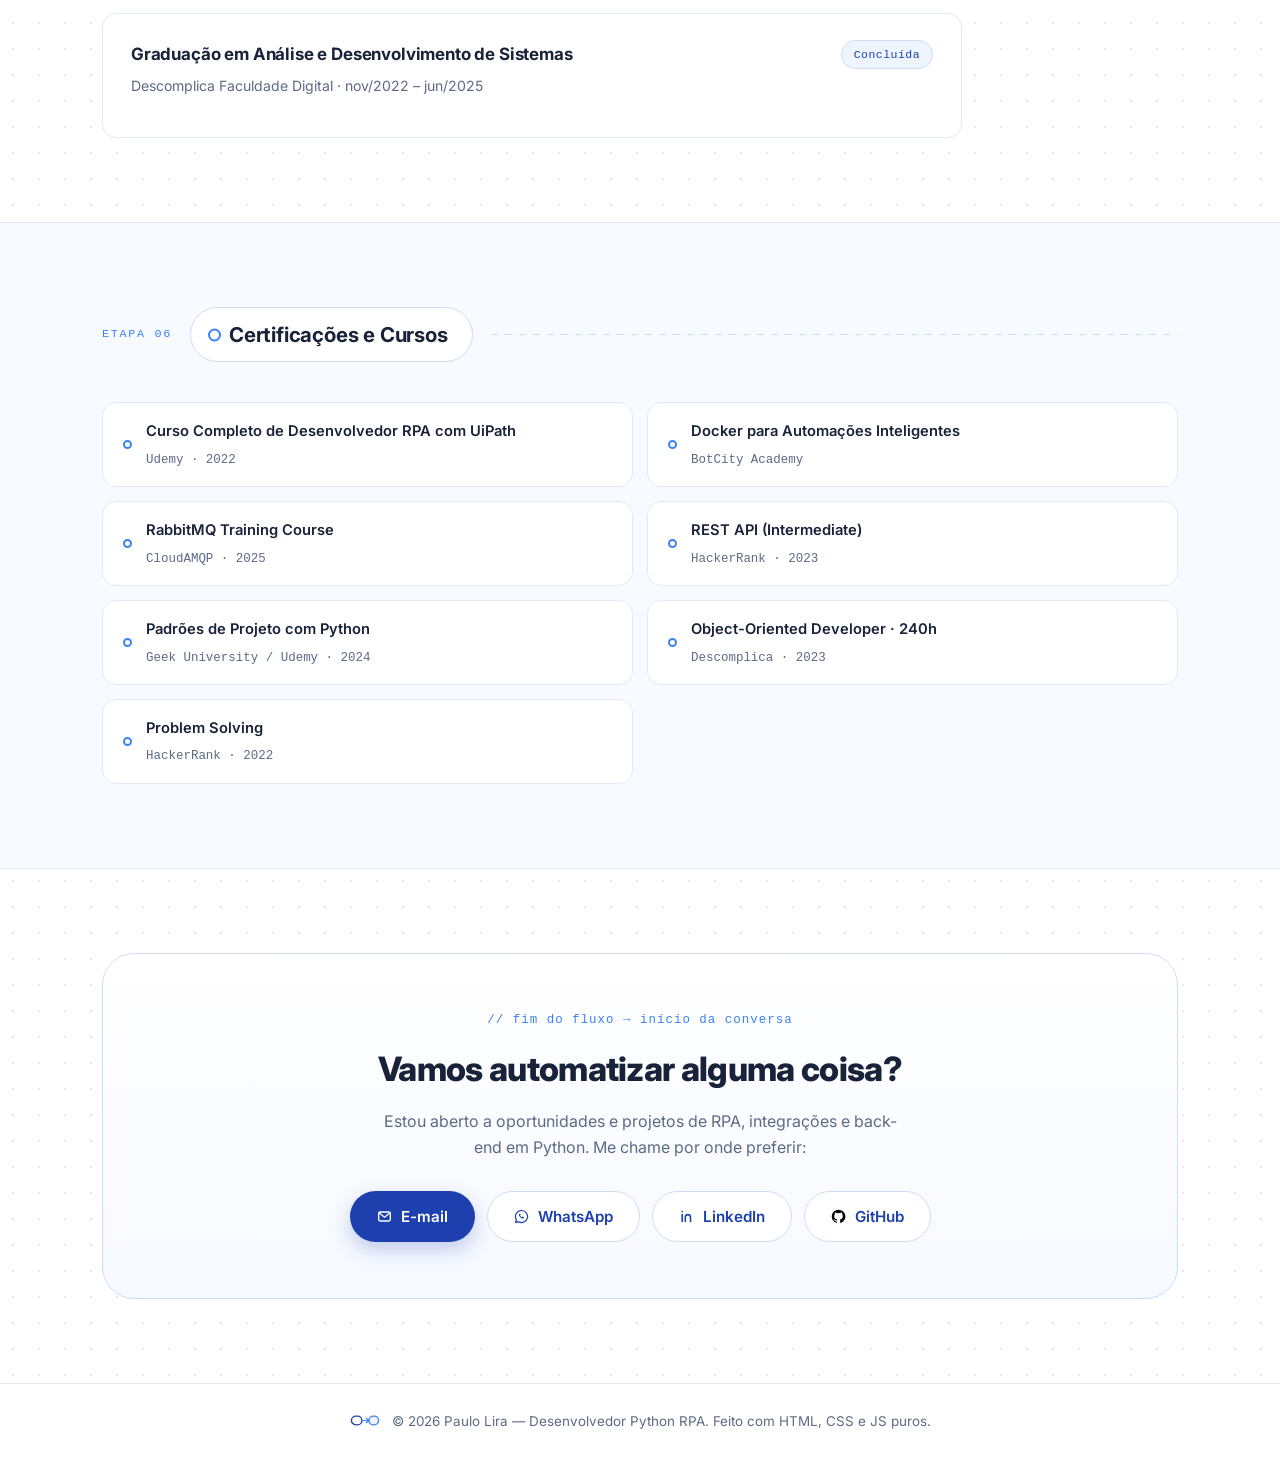
==== commit 22542f54: "Hero: terminador do fluxo renomeado para 'fim' Co-Authored-By: Claude Fable 5 <noreply@anthropic.com" ====
--- a/index.html
+++ b/index.html
@@ -130,9 +130,9 @@
                 <path d="M348 250h-45v63h-30" class="edge dash"/>
                 <text x="316" y="242" class="elabel">sim</text>
                 <path d="M281 308l-8 5 8 5" class="arrow"/>
-                <path d="M430 305v277h-8" class="edge dash"/>
+                <path d="M430 305v277h-45" class="edge dash"/>
                 <text x="440" y="338" class="elabel">não</text>
-                <path d="M430 577l-8 5 8 5" class="arrow"/>
+                <path d="M393 577l-8 5 8 5" class="arrow"/>
                 <path d="M185 336v40" class="edge dash"/>
                 <path d="M180 370l5 8 5-8" class="arrow"/>
                 <g class="float-b">
@@ -148,11 +148,11 @@
                     <text x="101" y="494" class="coin-sign">$</text>
                     <text x="199" y="495" class="ntext">gerar saving todo mês</text>
                 </g>
-                <path d="M185 512v70h47" class="edge dash"/>
-                <path d="M232 577l8 5-8 5" class="arrow"/>
+                <path d="M185 512v70h79" class="edge dash"/>
+                <path d="M264 577l8 5-8 5" class="arrow"/>
                 <g class="float-b">
-                    <rect x="245" y="560" width="170" height="44" rx="22" class="node n1"/>
-                    <text x="330" y="587" class="ntext">fim do processo</text>
+                    <rect x="280" y="560" width="100" height="44" rx="22" class="node n1"/>
+                    <text x="330" y="587" class="ntext">fim</text>
                 </g>
             </svg>
 
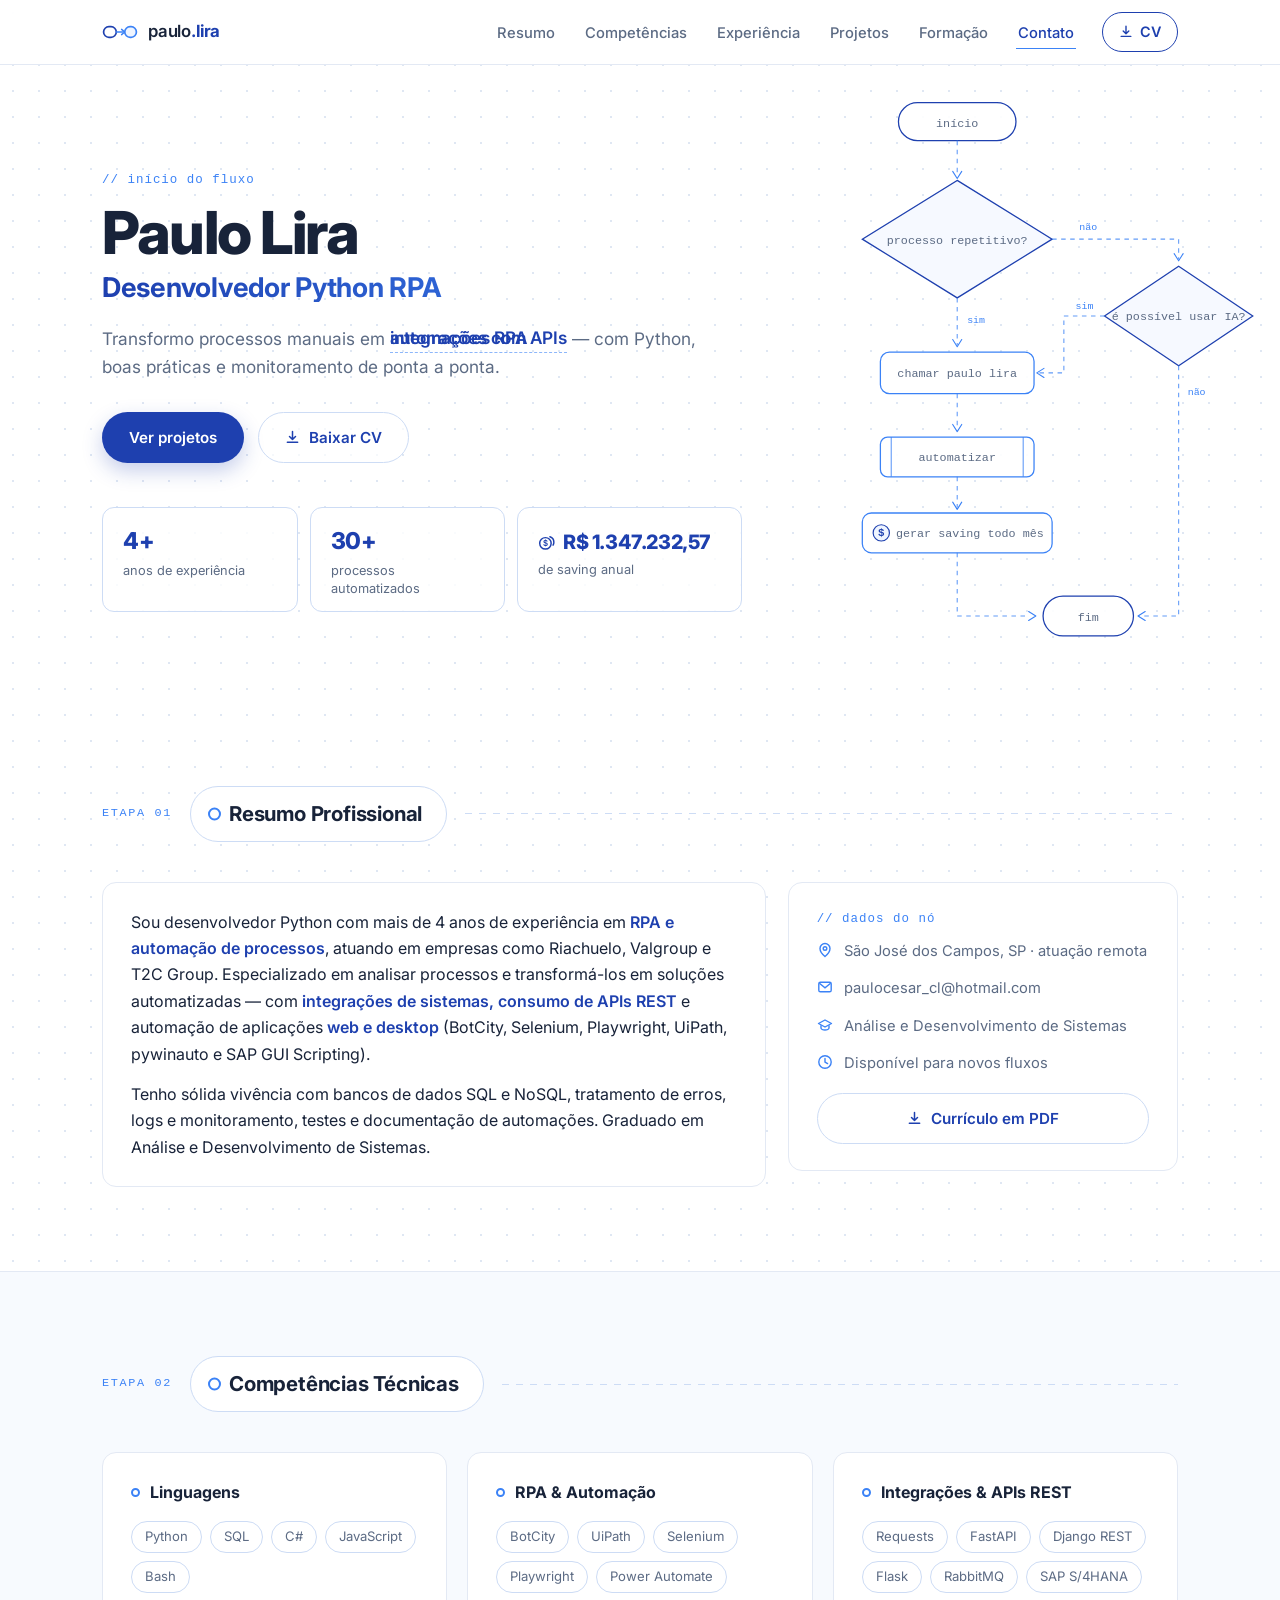
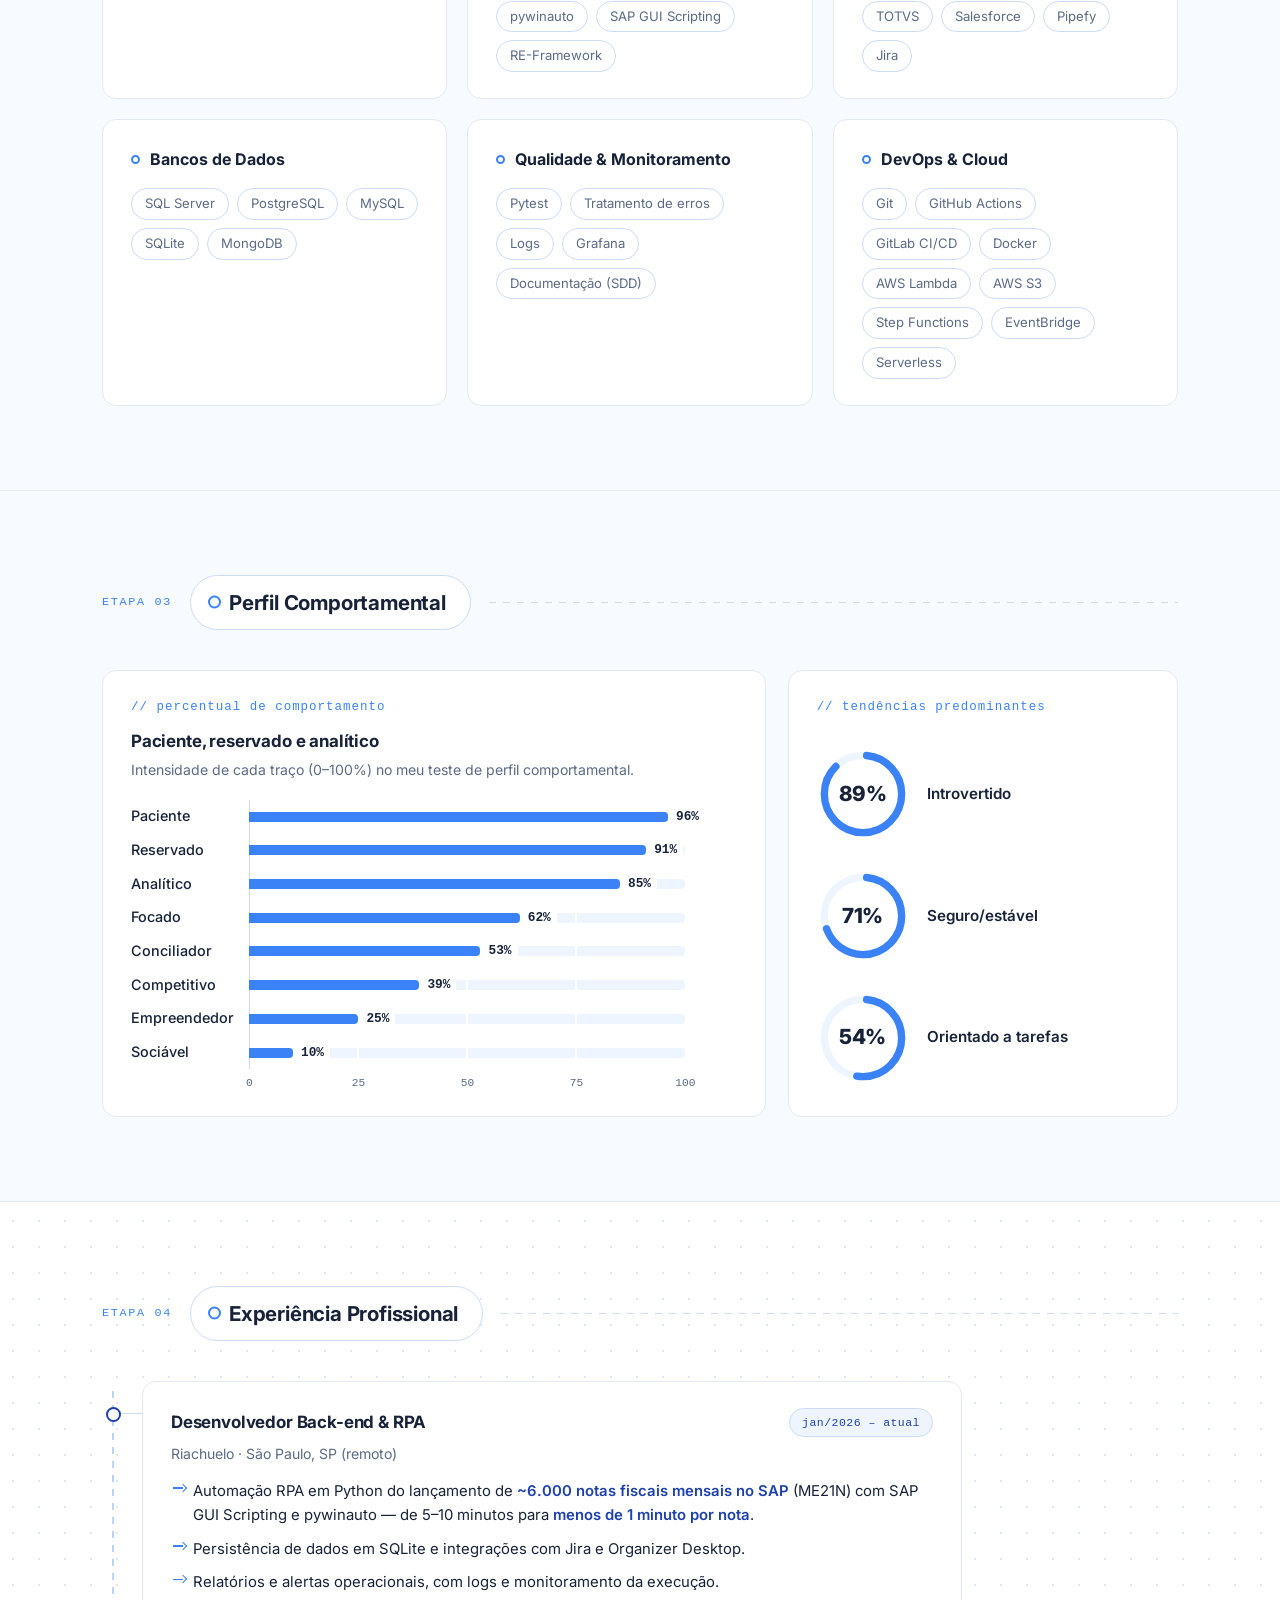
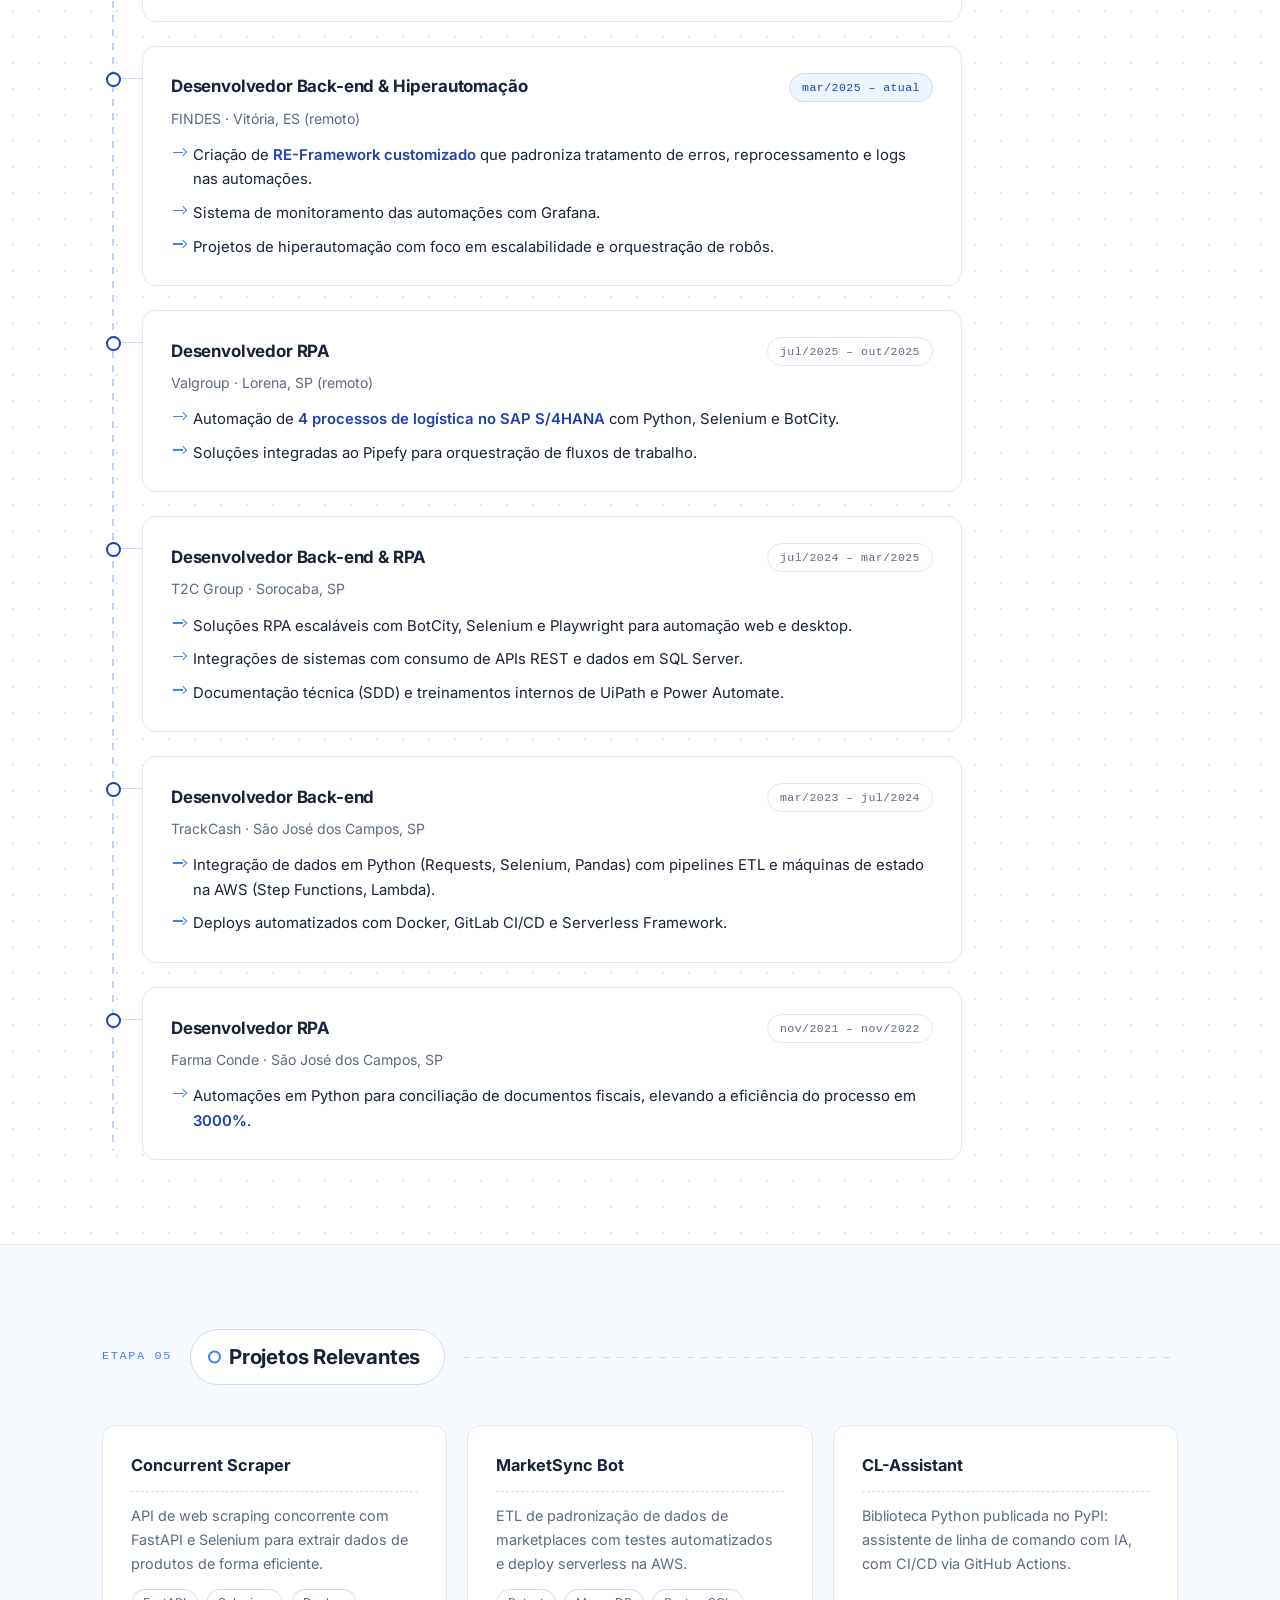
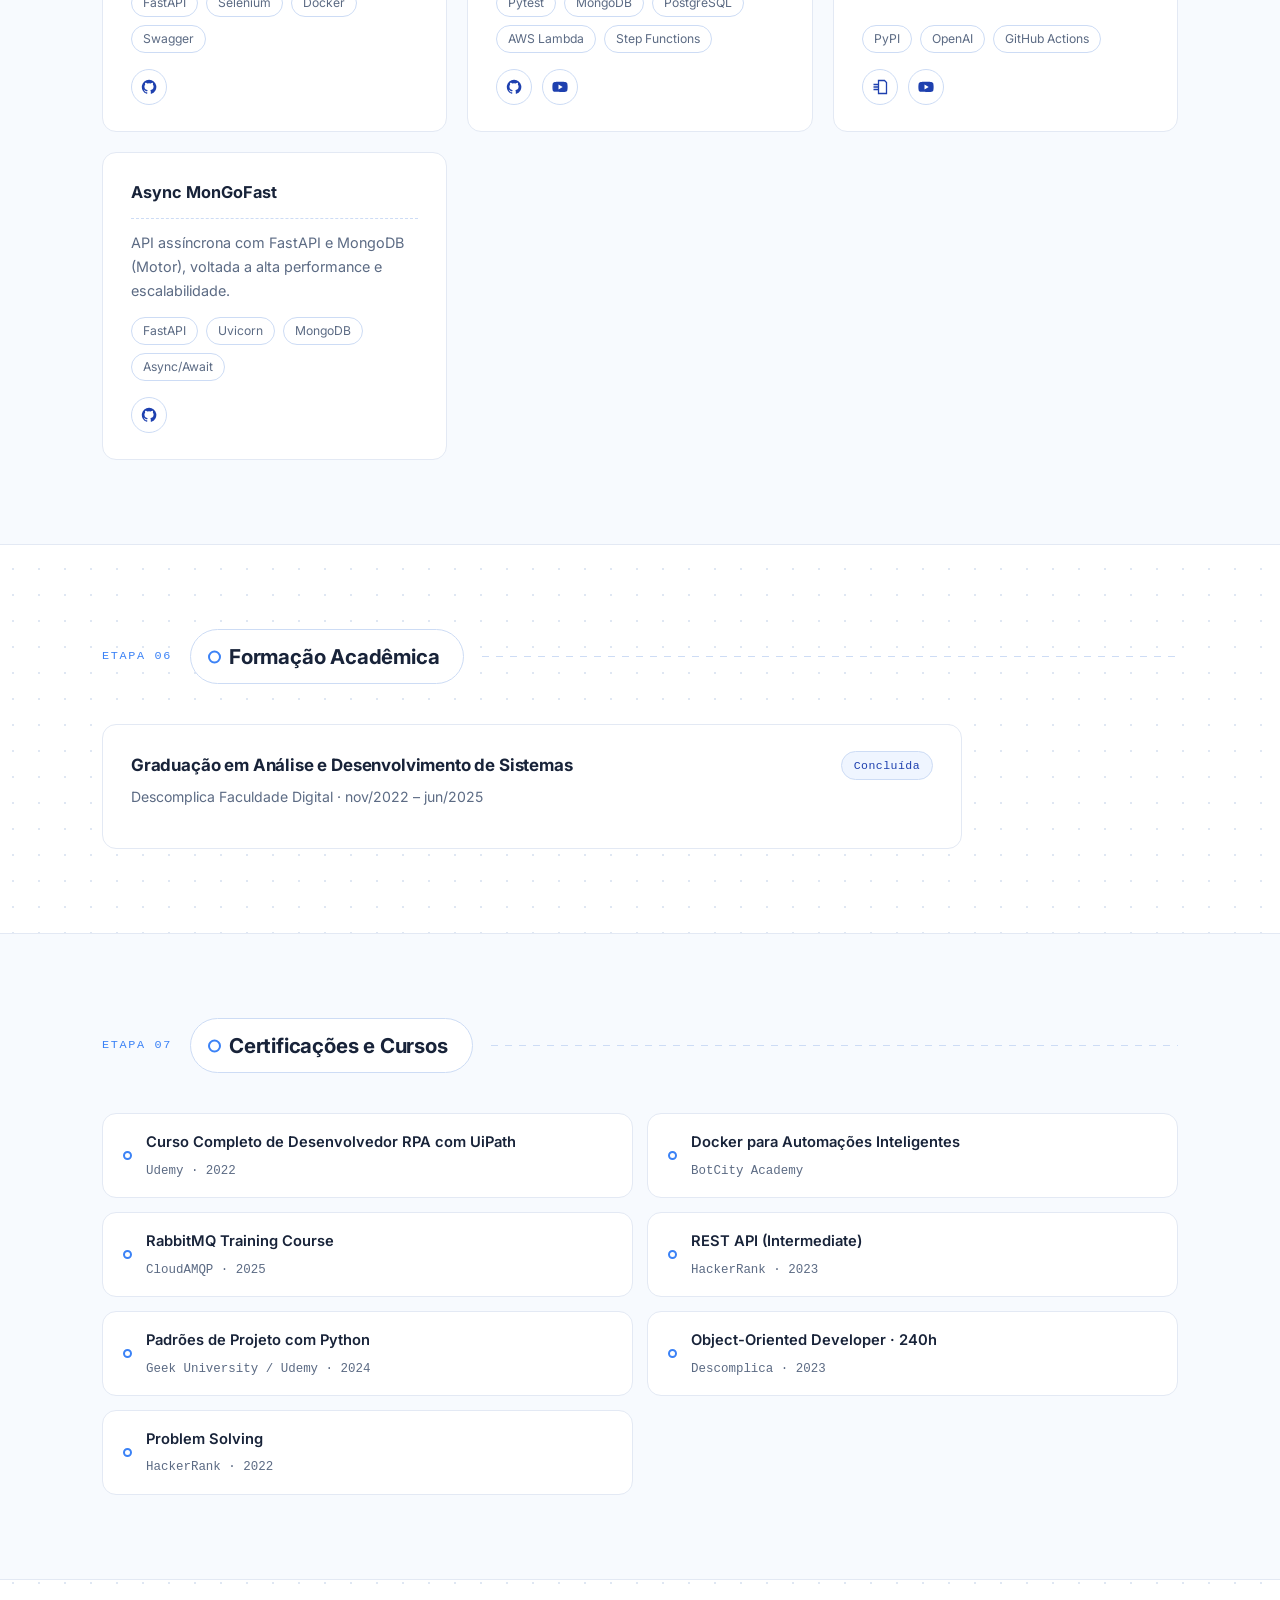
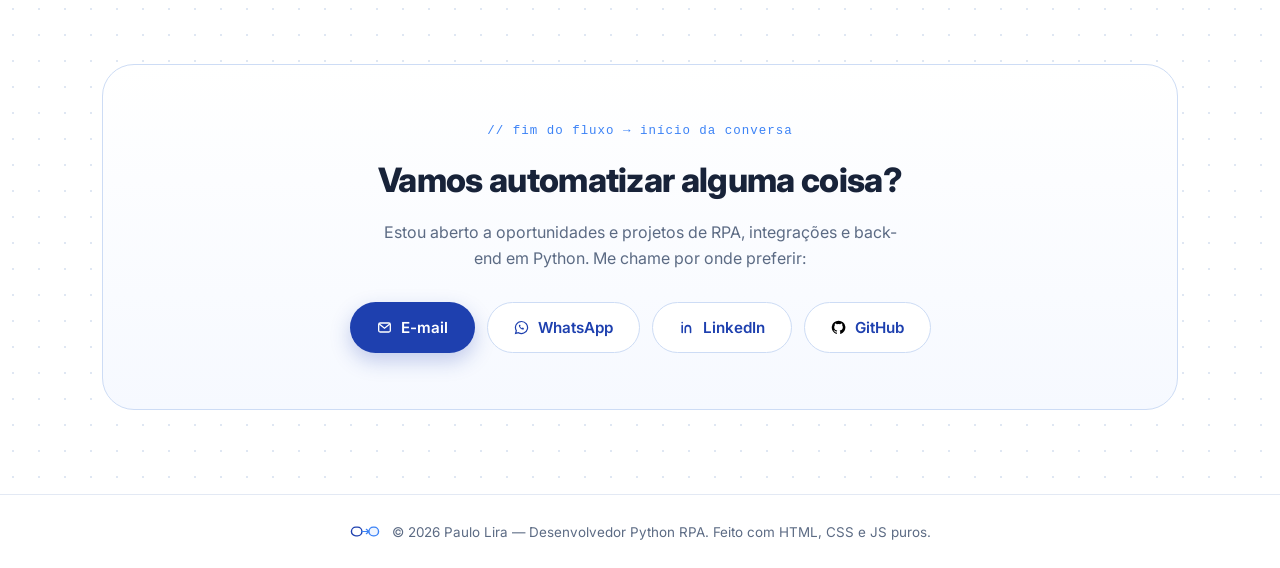
==== commit e8de5cc1: "Perfil Comportamental: nova etapa 03 com gráfico de barras e anéis no tema do site Co-Authored-By: C" ====
--- a/index.html
+++ b/index.html
@@ -279,11 +279,72 @@
             </div>
         </section>
 
+        <!-- ══════════════ PERFIL COMPORTAMENTAL ══════════════ -->
+        <section id="perfil" class="section section-soft">
+            <div class="container">
+                <header class="sec-head reveal">
+                    <span class="sec-step">etapa 03</span>
+                    <h2 class="sec-title">Perfil Comportamental</h2>
+                    <span class="sec-line" aria-hidden="true"></span>
+                </header>
+
+                <div class="perfil-grid">
+                    <figure class="card perfil-chart reveal">
+                        <p class="flow-label">// percentual de comportamento</p>
+                        <figcaption>
+                            <h3>Paciente, reservado e analítico</h3>
+                            <p>Intensidade de cada traço (0–100%) no meu teste de perfil comportamental.</p>
+                        </figcaption>
+                        <ol class="traits">
+                            <li style="--v:96"><span class="trait-name">Paciente</span><span class="trait-track"><span class="trait-bar"><span class="trait-val">96%</span></span></span></li>
+                            <li style="--v:91"><span class="trait-name">Reservado</span><span class="trait-track"><span class="trait-bar"><span class="trait-val">91%</span></span></span></li>
+                            <li style="--v:85"><span class="trait-name">Analítico</span><span class="trait-track"><span class="trait-bar"><span class="trait-val">85%</span></span></span></li>
+                            <li style="--v:62"><span class="trait-name">Focado</span><span class="trait-track"><span class="trait-bar"><span class="trait-val">62%</span></span></span></li>
+                            <li style="--v:53"><span class="trait-name">Conciliador</span><span class="trait-track"><span class="trait-bar"><span class="trait-val">53%</span></span></span></li>
+                            <li style="--v:39"><span class="trait-name">Competitivo</span><span class="trait-track"><span class="trait-bar"><span class="trait-val">39%</span></span></span></li>
+                            <li style="--v:25"><span class="trait-name">Empreendedor</span><span class="trait-track"><span class="trait-bar"><span class="trait-val">25%</span></span></span></li>
+                            <li style="--v:10"><span class="trait-name">Sociável</span><span class="trait-track"><span class="trait-bar"><span class="trait-val">10%</span></span></span></li>
+                        </ol>
+                        <div class="traits-axis" aria-hidden="true">
+                            <span style="--t:0">0</span><span style="--t:25">25</span><span style="--t:50">50</span><span style="--t:75">75</span><span style="--t:100">100</span>
+                        </div>
+                    </figure>
+
+                    <figure class="card perfil-rings reveal" style="--d:.12s">
+                        <figcaption class="flow-label">// tendências predominantes</figcaption>
+                        <ul class="rings">
+                            <li style="--v:89">
+                                <span class="ring">
+                                    <svg viewBox="0 0 100 100" aria-hidden="true" focusable="false"><circle class="ring-track" cx="50" cy="50" r="42"/><circle class="ring-arc" cx="50" cy="50" r="42"/></svg>
+                                    <strong>89%</strong>
+                                </span>
+                                <span class="ring-label">Introvertido</span>
+                            </li>
+                            <li style="--v:71">
+                                <span class="ring">
+                                    <svg viewBox="0 0 100 100" aria-hidden="true" focusable="false"><circle class="ring-track" cx="50" cy="50" r="42"/><circle class="ring-arc" cx="50" cy="50" r="42"/></svg>
+                                    <strong>71%</strong>
+                                </span>
+                                <span class="ring-label">Seguro/estável</span>
+                            </li>
+                            <li style="--v:54">
+                                <span class="ring">
+                                    <svg viewBox="0 0 100 100" aria-hidden="true" focusable="false"><circle class="ring-track" cx="50" cy="50" r="42"/><circle class="ring-arc" cx="50" cy="50" r="42"/></svg>
+                                    <strong>54%</strong>
+                                </span>
+                                <span class="ring-label">Orientado a tarefas</span>
+                            </li>
+                        </ul>
+                    </figure>
+                </div>
+            </div>
+        </section>
+
         <!-- ══════════════ EXPERIÊNCIA ══════════════ -->
         <section id="experiencia" class="section">
             <div class="container">
                 <header class="sec-head reveal">
-                    <span class="sec-step">etapa 03</span>
+                    <span class="sec-step">etapa 04</span>
                     <h2 class="sec-title">Experiência Profissional</h2>
                     <span class="sec-line" aria-hidden="true"></span>
                 </header>
@@ -382,7 +443,7 @@
         <section id="projetos" class="section section-soft">
             <div class="container">
                 <header class="sec-head reveal">
-                    <span class="sec-step">etapa 04</span>
+                    <span class="sec-step">etapa 05</span>
                     <h2 class="sec-title">Projetos Relevantes</h2>
                     <span class="sec-line" aria-hidden="true"></span>
                 </header>
@@ -453,7 +514,7 @@
         <section id="formacao" class="section">
             <div class="container">
                 <header class="sec-head reveal">
-                    <span class="sec-step">etapa 05</span>
+                    <span class="sec-step">etapa 06</span>
                     <h2 class="sec-title">Formação Acadêmica</h2>
                     <span class="sec-line" aria-hidden="true"></span>
                 </header>
@@ -472,7 +533,7 @@
         <section id="certificacoes" class="section section-soft">
             <div class="container">
                 <header class="sec-head reveal">
-                    <span class="sec-step">etapa 06</span>
+                    <span class="sec-step">etapa 07</span>
                     <h2 class="sec-title">Certificações e Cursos</h2>
                     <span class="sec-line" aria-hidden="true"></span>
                 </header>
--- a/styles.css
+++ b/styles.css
@@ -461,6 +461,153 @@
 .chips li:hover { color: var(--b1); border-color: var(--b2); background: var(--tint); }
 .chips-sm li { font-size: .76rem; padding: 3px 11px; }
 
+/* ═══ PERFIL COMPORTAMENTAL ═════════════════════════════ */
+/* duas seções "soft" seguidas dividem uma única linha fina */
+.section-soft + .section-soft { border-top: 0; }
+
+.perfil-grid {
+    display: grid;
+    grid-template-columns: 1.7fr 1fr;
+    gap: 22px;
+}
+
+.perfil-chart {
+    --label-w: 7.4rem;          /* coluna dos nomes dos traços */
+    --val-w: 3.2rem;            /* folga à direita para o valor na ponta */
+}
+.perfil-chart h3 { font-size: 1.06rem; font-weight: 700; letter-spacing: -.01em; }
+.perfil-chart figcaption p { font-size: .88rem; color: var(--muted); margin-top: 2px; }
+
+/* barras: trilho azul-claro com marcas a cada 25% e barra que cresce da linha de base */
+.traits {
+    position: relative;
+    list-style: none;
+    display: grid;
+    gap: 15px;
+    margin-top: 26px;
+}
+.traits::before {
+    content: "";
+    position: absolute;
+    left: var(--label-w);
+    top: -7px; bottom: -7px;
+    width: 1px;
+    background: var(--hairline-blue);
+}
+.traits li {
+    display: grid;
+    grid-template-columns: var(--label-w) 1fr;
+    align-items: center;
+}
+.trait-name {
+    padding-right: 14px;
+    font-size: .9rem;
+    font-weight: 500;
+    line-height: 1.3;
+    transition: color .2s ease;
+}
+.trait-track {
+    position: relative;
+    height: 10px;
+    margin-right: var(--val-w);
+    border-radius: 0 4px 4px 0;
+    background: linear-gradient(90deg,
+        var(--tint) calc(25% - 1px), #fff 0 calc(25% + 1px),
+        var(--tint) 0 calc(50% - 1px), #fff 0 calc(50% + 1px),
+        var(--tint) 0 calc(75% - 1px), #fff 0 calc(75% + 1px),
+        var(--tint) 0);
+}
+.trait-bar {
+    position: absolute;
+    inset: 0 auto 0 0;
+    width: calc(var(--v) * 1%);
+    background: var(--b2);
+    border-radius: 0 4px 4px 0;
+    transition: width 1.1s cubic-bezier(.2, .7, .2, 1) .2s, background-color .2s ease;
+}
+.trait-val {                    /* fundo branco recorta o trilho atrás do número */
+    position: absolute;
+    left: 100%;
+    top: 50%;
+    transform: translateY(-50%);
+    padding: 0 6px 0 8px;
+    background: #fff;
+    border-radius: 4px;
+    font-family: var(--mono);
+    font-size: .8rem;
+    font-weight: 600;
+    color: var(--ink);
+    white-space: nowrap;
+    transition: opacity .4s ease 1s;
+}
+.traits li:hover .trait-name { color: var(--b1); }
+.traits li:hover .trait-bar { background: var(--b1); }
+
+.traits-axis {
+    position: relative;
+    height: 1.4em;
+    margin: 12px var(--val-w) 0 var(--label-w);
+    font-family: var(--mono);
+    font-size: .7rem;
+    color: var(--muted);
+}
+.traits-axis span {
+    position: absolute;
+    left: calc(var(--t) * 1%);
+    transform: translateX(-50%);
+}
+
+/* anéis: arco sobre trilho do mesmo azul, valor no centro */
+.perfil-rings { display: flex; flex-direction: column; }
+.rings {
+    list-style: none;
+    flex: 1;
+    display: grid;
+    align-content: space-around;
+    gap: 18px;
+    margin-top: 14px;
+}
+.rings li { display: flex; align-items: center; gap: 18px; }
+.ring {
+    position: relative;
+    display: grid;
+    place-items: center;
+    width: 92px; height: 92px;
+    flex: none;
+}
+.ring svg {
+    position: absolute;
+    inset: 0;
+    width: 100%; height: 100%;
+    transform: rotate(-90deg);  /* o arco parte das 12h */
+}
+.ring-track { fill: none; stroke: var(--tint); stroke-width: 8; }
+.ring-arc {
+    fill: none;
+    stroke: var(--b2);
+    stroke-width: 8;
+    stroke-linecap: round;
+    /* circunferência 2π·42 ≈ 263.89; desconta as pontas arredondadas (4 + 4)
+       para o arco começar nas 12h e terminar exatamente no valor */
+    stroke-dasharray: calc(var(--v) * 2.6389px - 8px) 400px;
+    stroke-dashoffset: -4px;
+    transition: stroke-dasharray 1.2s cubic-bezier(.2, .7, .2, 1) .3s, stroke .2s ease;
+}
+.ring strong {
+    position: relative;
+    font-size: 1.3rem;
+    font-weight: 800;
+    letter-spacing: -.02em;
+}
+.ring-label { font-size: .95rem; font-weight: 600; line-height: 1.35; transition: color .2s ease; }
+.rings li:hover .ring-arc { stroke: var(--b1); }
+.rings li:hover .ring-label { color: var(--b1); }
+
+/* estado antes de entrar na tela (só com JS; sem JS o gráfico já aparece completo) */
+html.js .perfil-chart:not(.in) .trait-bar { width: 0; }
+html.js .perfil-chart:not(.in) .trait-val { opacity: 0; }
+html.js .perfil-rings:not(.in) .ring-arc { stroke-dasharray: 0 400px; }
+
 /* ═══ EXPERIÊNCIA (fluxo vertical) ══════════════════════ */
 .flow {
     position: relative;
@@ -668,12 +815,27 @@
     .skills-grid, .projects-grid { grid-template-columns: repeat(2, 1fr); }
     .resumo-grid { grid-template-columns: 1fr; }
     .sec-step { display: none; }
+    .perfil-grid { grid-template-columns: 1fr; }
+    .rings { grid-template-columns: repeat(3, 1fr); }
+    .rings li { flex-direction: column; gap: 10px; text-align: center; }
 }
 
 @media (max-width: 640px) {
     .section { padding: 62px 0; }
-    .hero { padding: 130px 0 64px; }
-    .hero-flow { display: none; }
+    .hero {
+        padding: 130px 0 64px;
+        display: flex;
+        flex-direction: column;
+    }
+    .hero .hero-grid { order: 1; }
+    .hero-flow {
+        position: static;
+        order: 2;
+        width: min(calc(100% - 40px), 430px);
+        height: auto;
+        margin: 36px auto 0;
+        opacity: 1;
+    }
     .skills-grid, .projects-grid, .certs-grid { grid-template-columns: 1fr; }
     .sec-head { gap: 12px; }
     .sec-title { font-size: 1.08rem; padding: 8px 18px 8px 32px; white-space: normal; }
@@ -685,6 +847,12 @@
     .flow-item::before { left: -28px; }
     .flow-item::after { left: -17px; width: 17px; }
     .job-top { flex-direction: column; align-items: flex-start; }
+    .perfil-chart { --label-w: 7rem; --val-w: 2.7rem; }
+    .trait-name { font-size: .84rem; }
+    .rings { gap: 8px; }
+    .ring { width: 76px; height: 76px; }
+    .ring strong { font-size: 1.08rem; }
+    .ring-label { font-size: .8rem; }
 
     .hamburger { display: flex; }
     .nav-menu {
@@ -714,4 +882,5 @@
         transition-duration: .01ms !important;
     }
     html.js .reveal { opacity: 1; transform: none; }
-}
+    .trait-bar, .trait-val, .ring-arc { transition: none !important; }
+}
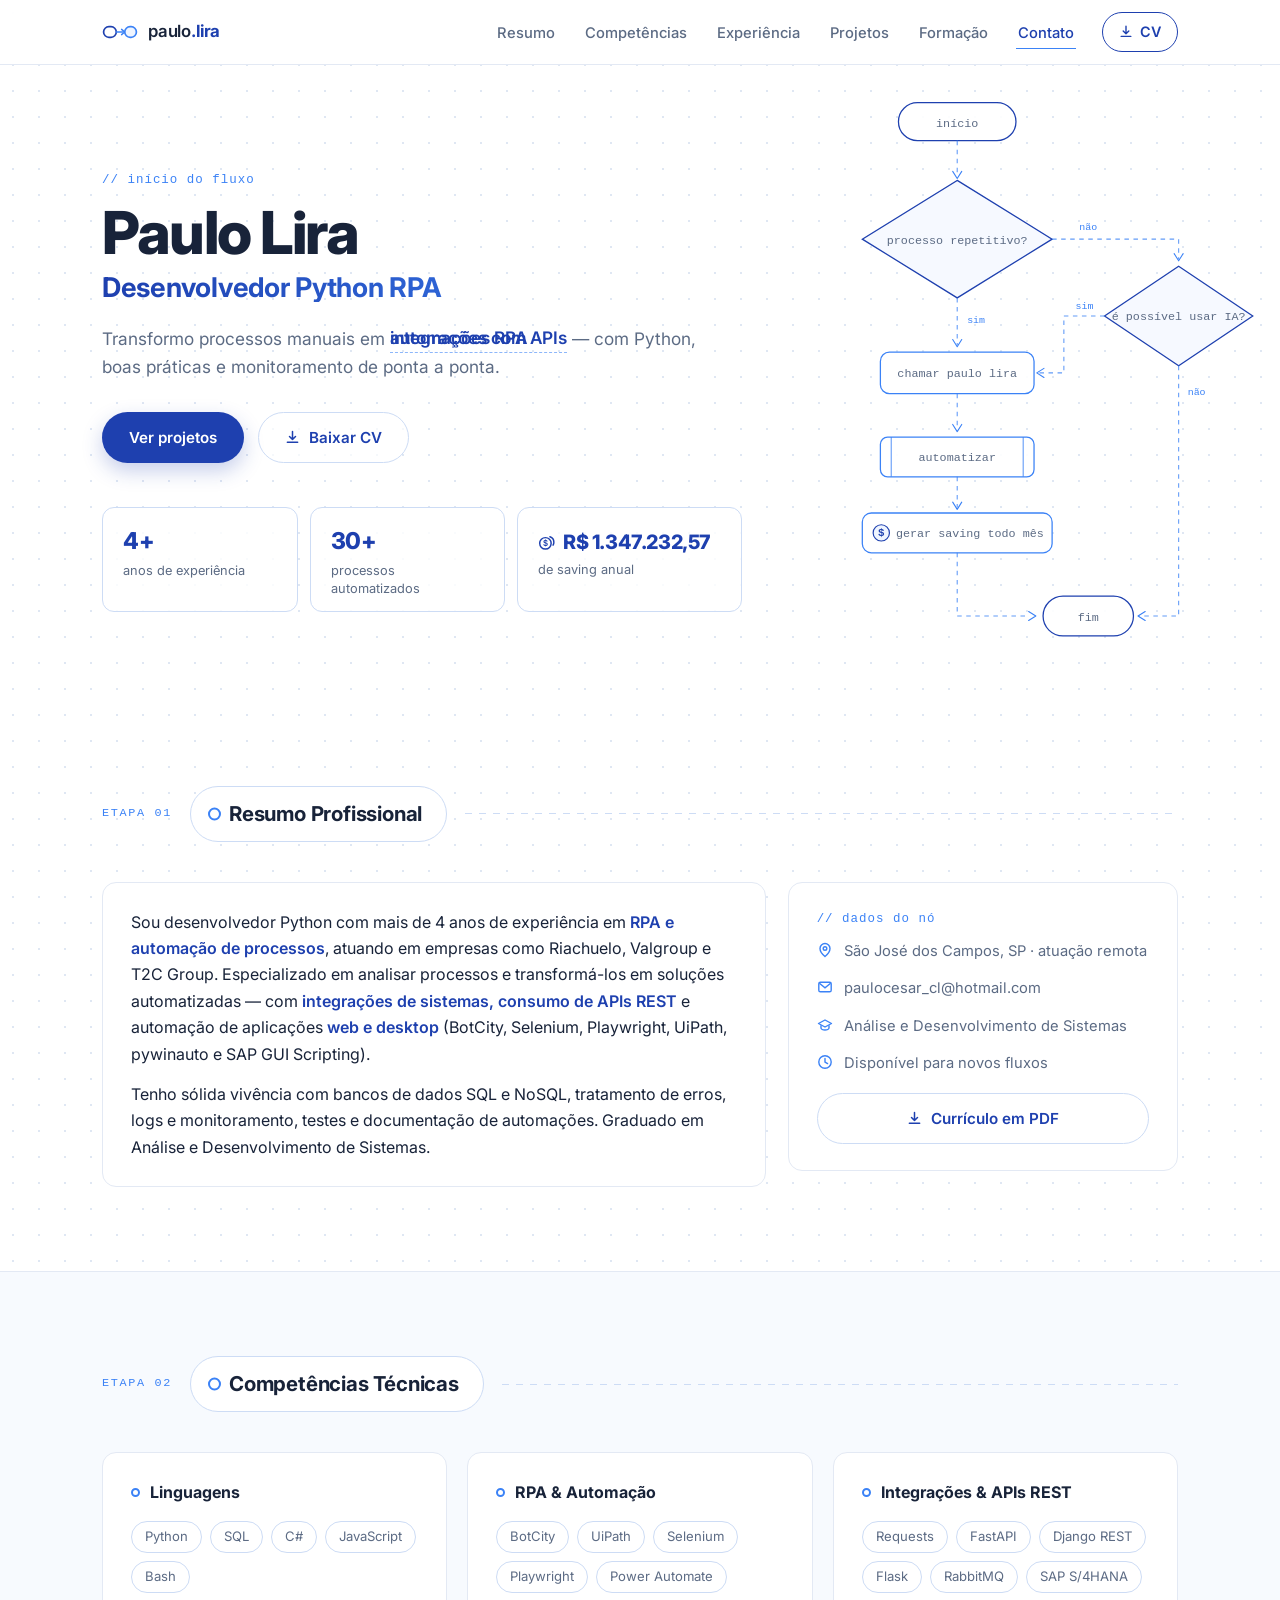
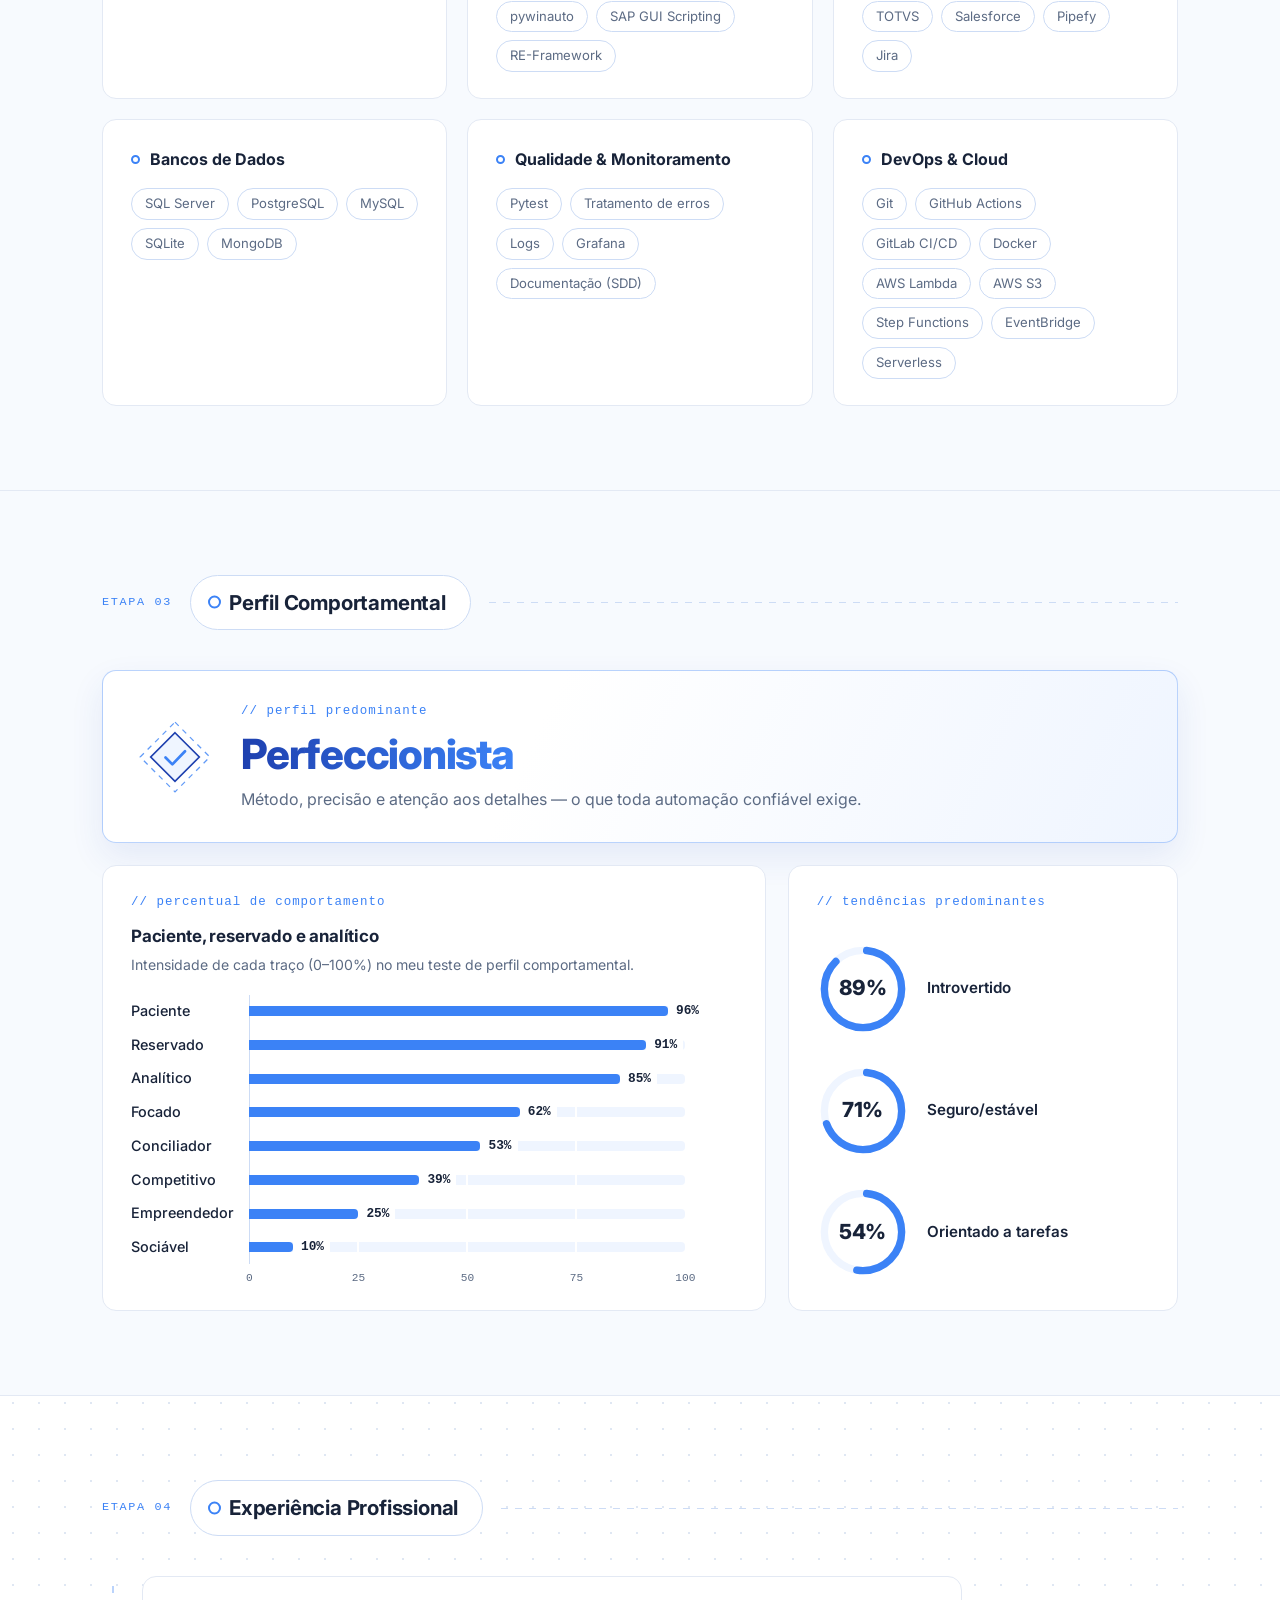
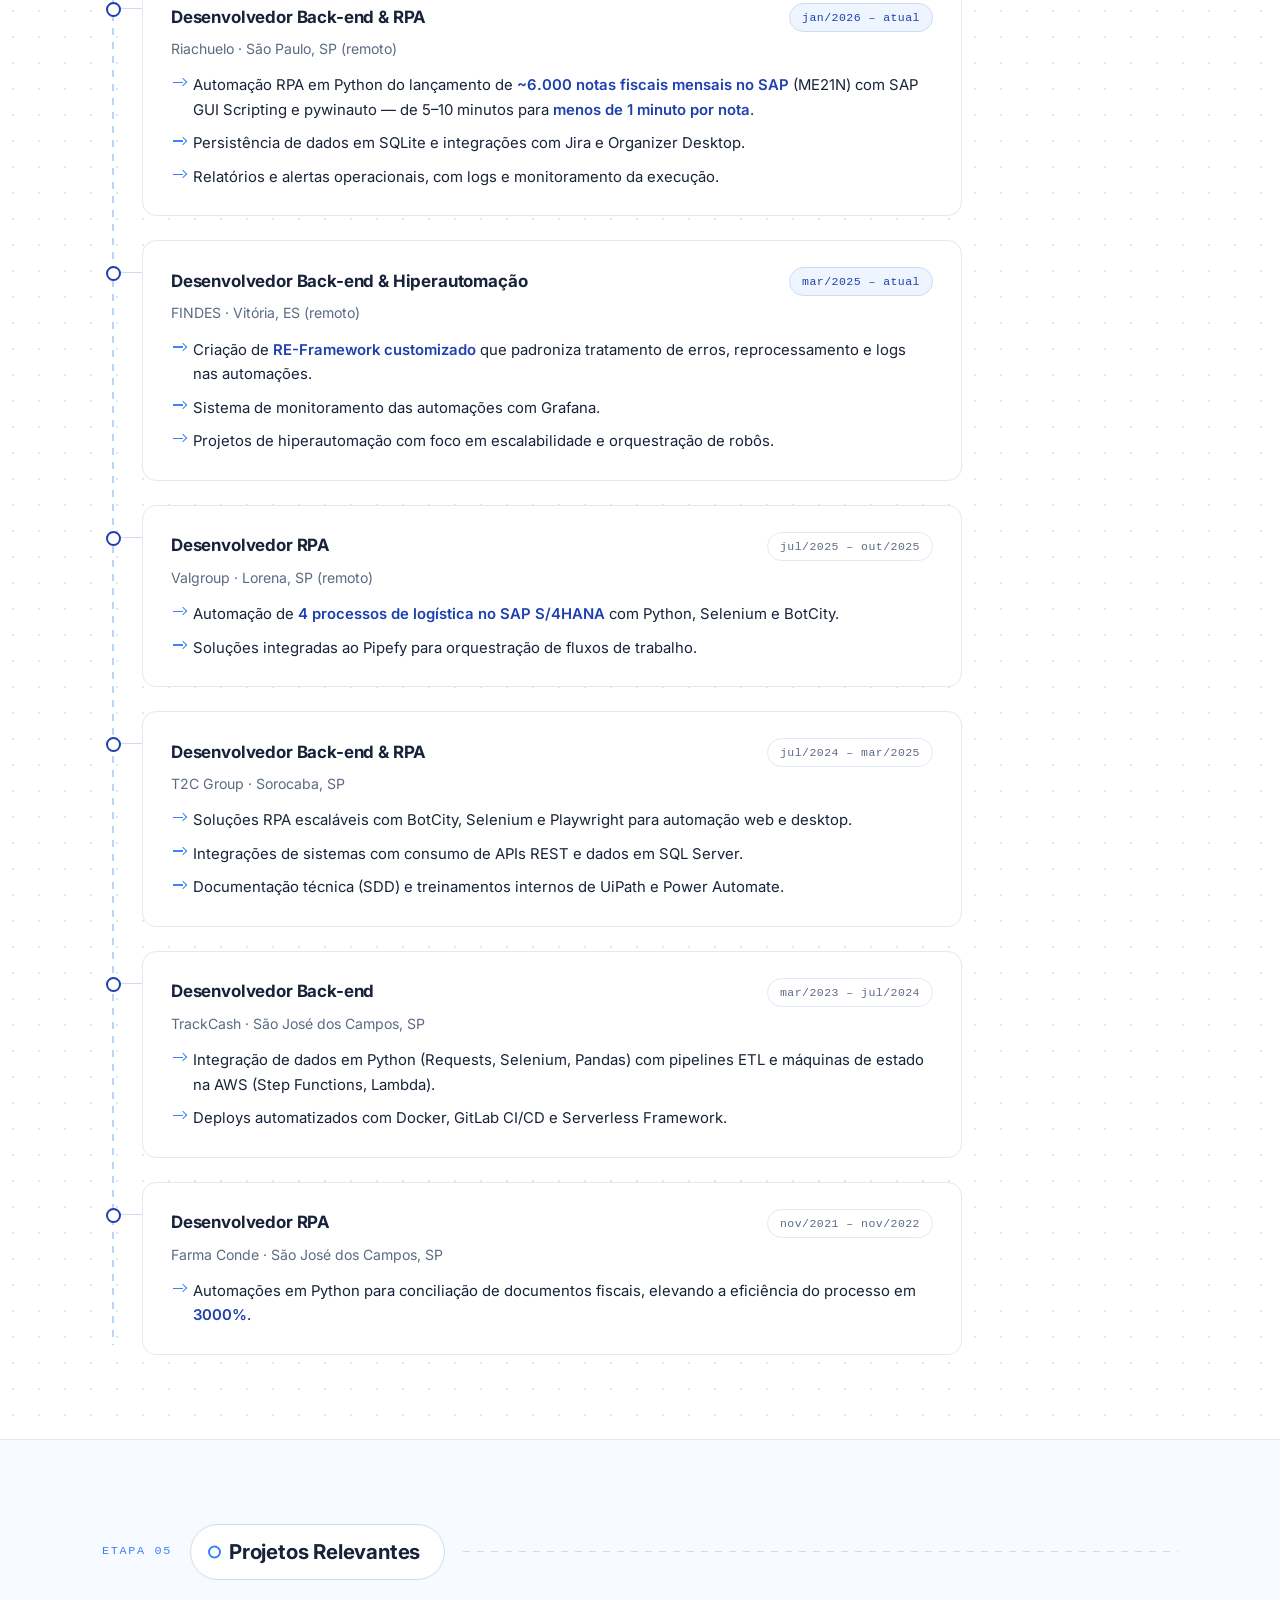
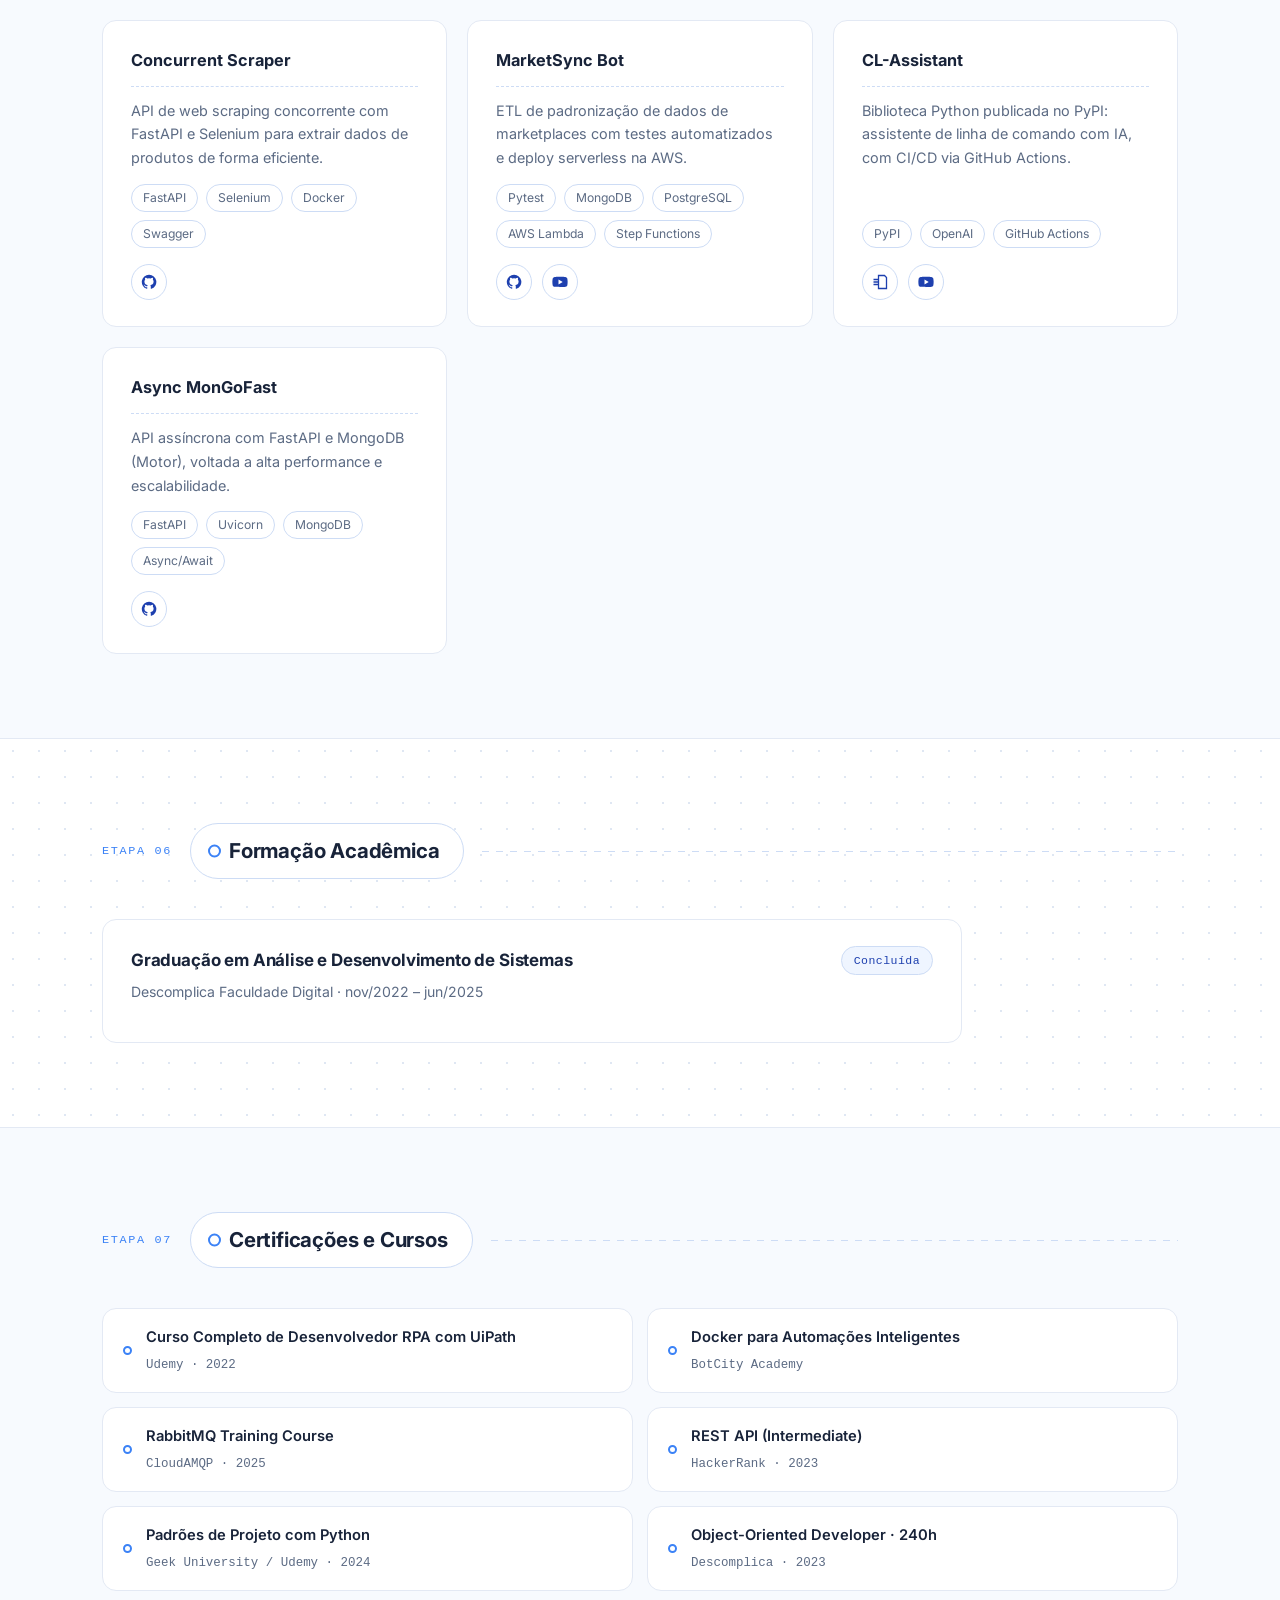
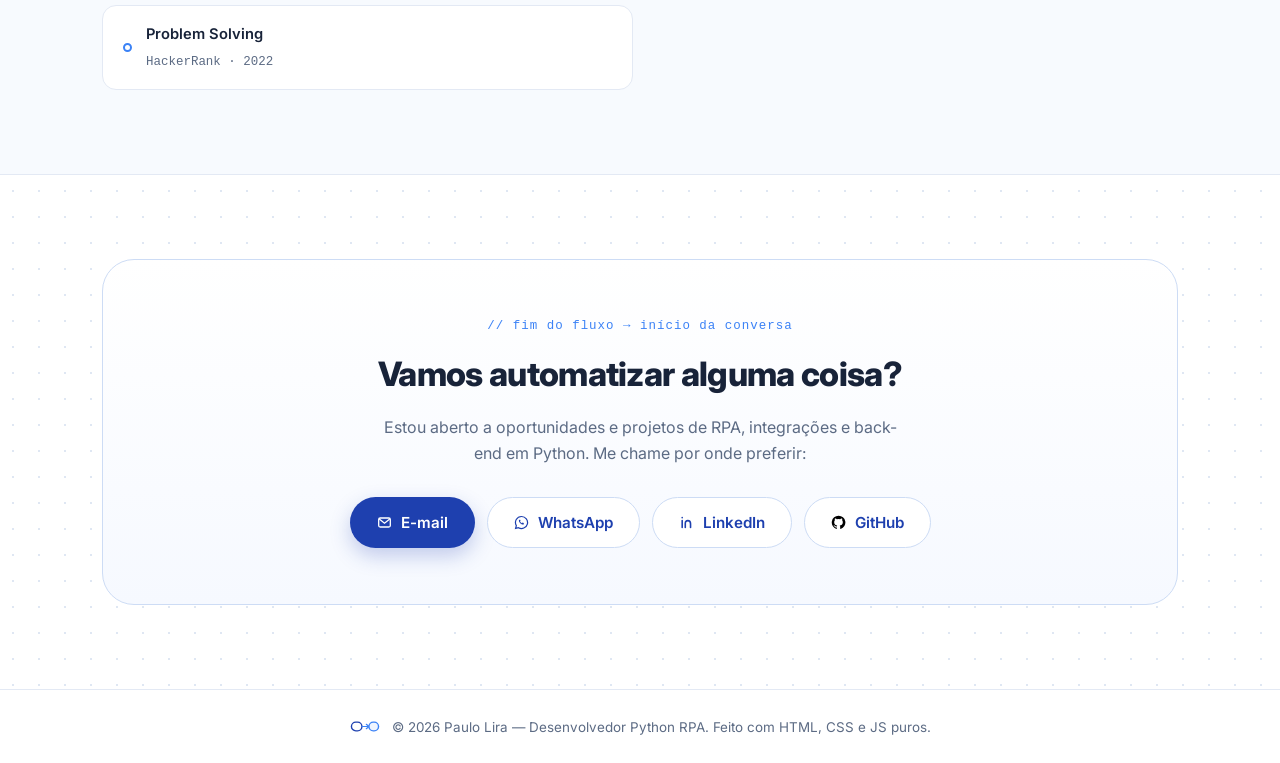
==== commit 0460e3cd: "Perfil Comportamental: destaque para o perfil predominante Perfeccionista Co-Authored-By: Claude Opu" ====
--- a/index.html
+++ b/index.html
@@ -288,6 +288,19 @@
                     <span class="sec-line" aria-hidden="true"></span>
                 </header>
 
+                <div class="card perfil-result reveal">
+                    <svg class="result-glyph" viewBox="0 0 72 72" aria-hidden="true" focusable="false">
+                        <path d="M36 3l33 33-33 33L3 36z" class="glyph-edge"/>
+                        <path d="M36 13l23 23-23 23-23-23z" class="glyph-node"/>
+                        <path d="M27 36.5l6.5 6.5 12-12.5" class="glyph-check"/>
+                    </svg>
+                    <div>
+                        <p class="flow-label">// perfil predominante</p>
+                        <h3 class="result-title">Perfeccionista</h3>
+                        <p class="result-lede">Método, precisão e atenção aos detalhes&nbsp;— o que toda automação confiável exige.</p>
+                    </div>
+                </div>
+
                 <div class="perfil-grid">
                     <figure class="card perfil-chart reveal">
                         <p class="flow-label">// percentual de comportamento</p>
--- a/styles.css
+++ b/styles.css
@@ -464,6 +464,48 @@
 /* ═══ PERFIL COMPORTAMENTAL ═════════════════════════════ */
 /* duas seções "soft" seguidas dividem uma única linha fina */
 .section-soft + .section-soft { border-top: 0; }
+
+/* destaque do resultado: nó de decisão "aprovado" + nome do perfil em gradiente */
+.perfil-result {
+    display: flex;
+    align-items: center;
+    gap: 28px;
+    margin-bottom: 22px;
+    padding: 30px 34px;
+    border-color: var(--b2-soft);
+    background: linear-gradient(115deg, #fff 40%, var(--tint) 100%);
+    box-shadow: var(--shadow);
+}
+.perfil-result:hover { border-color: var(--b2); }
+.result-glyph { width: 76px; height: 76px; flex: none; }
+.result-glyph .glyph-edge {
+    fill: none;
+    stroke: var(--b2);
+    stroke-width: 1.2;
+    stroke-dasharray: 5 5;
+    opacity: .8;
+    animation: dashmove 1.4s linear infinite;
+}
+.result-glyph .glyph-node { fill: var(--tint); stroke: var(--b1); stroke-width: 1.6; }
+.result-glyph .glyph-check {
+    fill: none;
+    stroke: var(--b2);
+    stroke-width: 2.6;
+    stroke-linecap: round;
+    stroke-linejoin: round;
+}
+.result-title {
+    width: fit-content;
+    font-size: clamp(1.9rem, 4.2vw, 2.6rem);
+    font-weight: 800;
+    letter-spacing: -.03em;
+    line-height: 1.1;
+    background: linear-gradient(90deg, var(--b1), var(--b2));
+    -webkit-background-clip: text;
+    background-clip: text;
+    color: transparent;
+}
+.result-lede { margin-top: 8px; color: var(--muted); max-width: 70ch; text-wrap: balance; }
 
 .perfil-grid {
     display: grid;
@@ -847,6 +889,8 @@
     .flow-item::before { left: -28px; }
     .flow-item::after { left: -17px; width: 17px; }
     .job-top { flex-direction: column; align-items: flex-start; }
+    .perfil-result { flex-direction: column; align-items: flex-start; gap: 14px; padding: 24px 22px; }
+    .result-glyph { width: 58px; height: 58px; }
     .perfil-chart { --label-w: 7rem; --val-w: 2.7rem; }
     .trait-name { font-size: .84rem; }
     .rings { gap: 8px; }
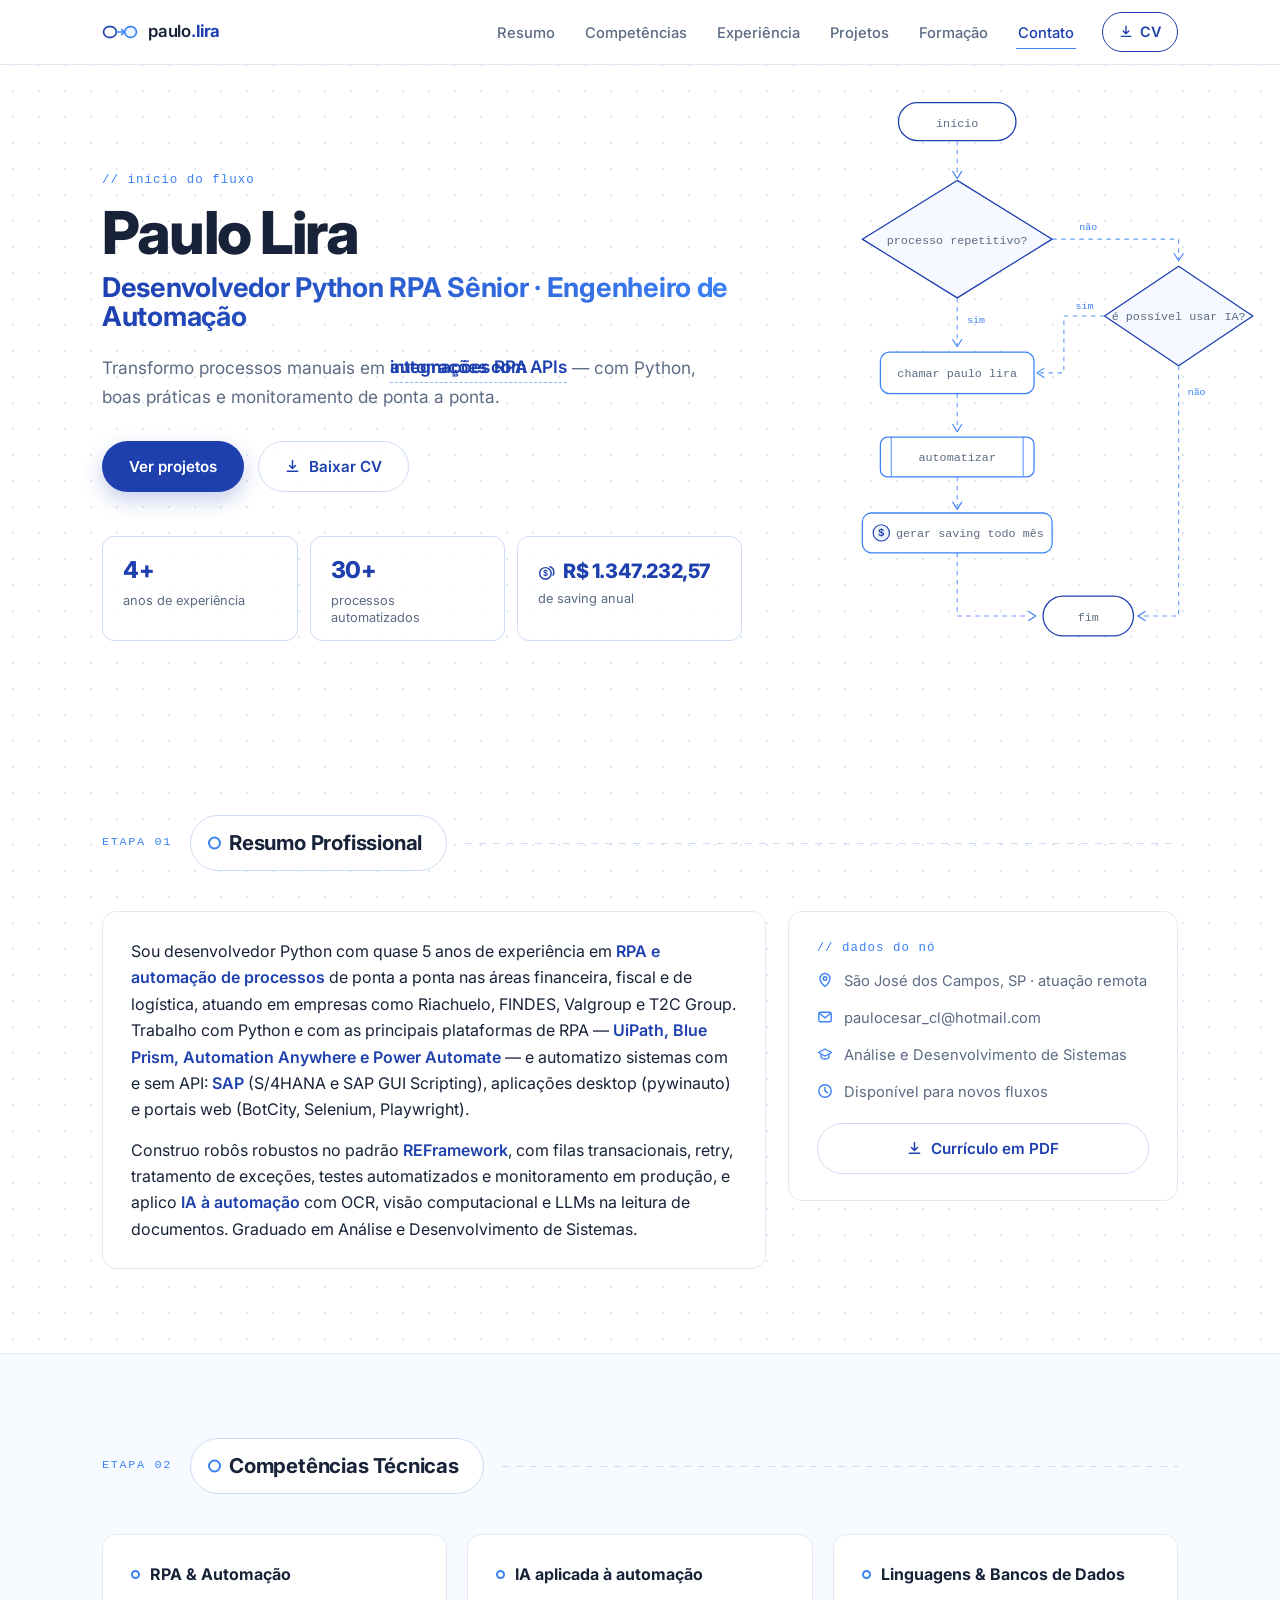
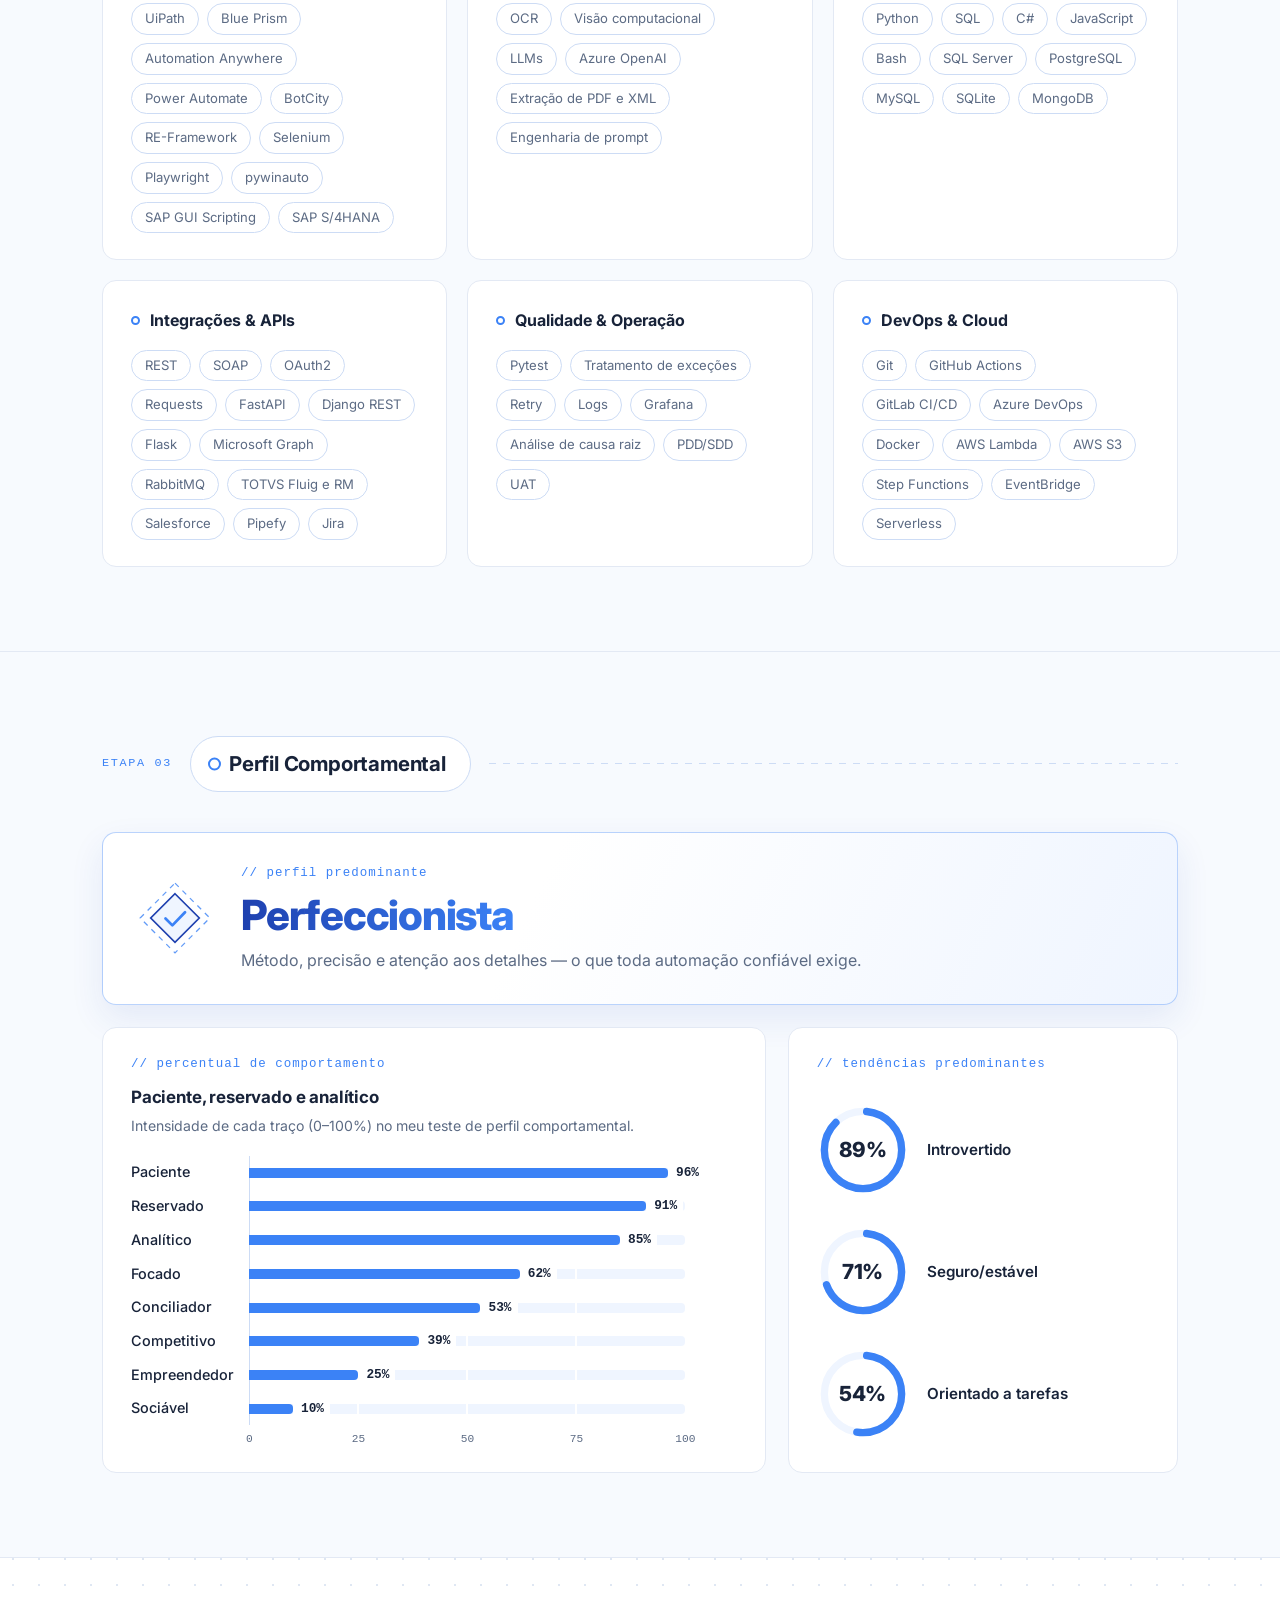
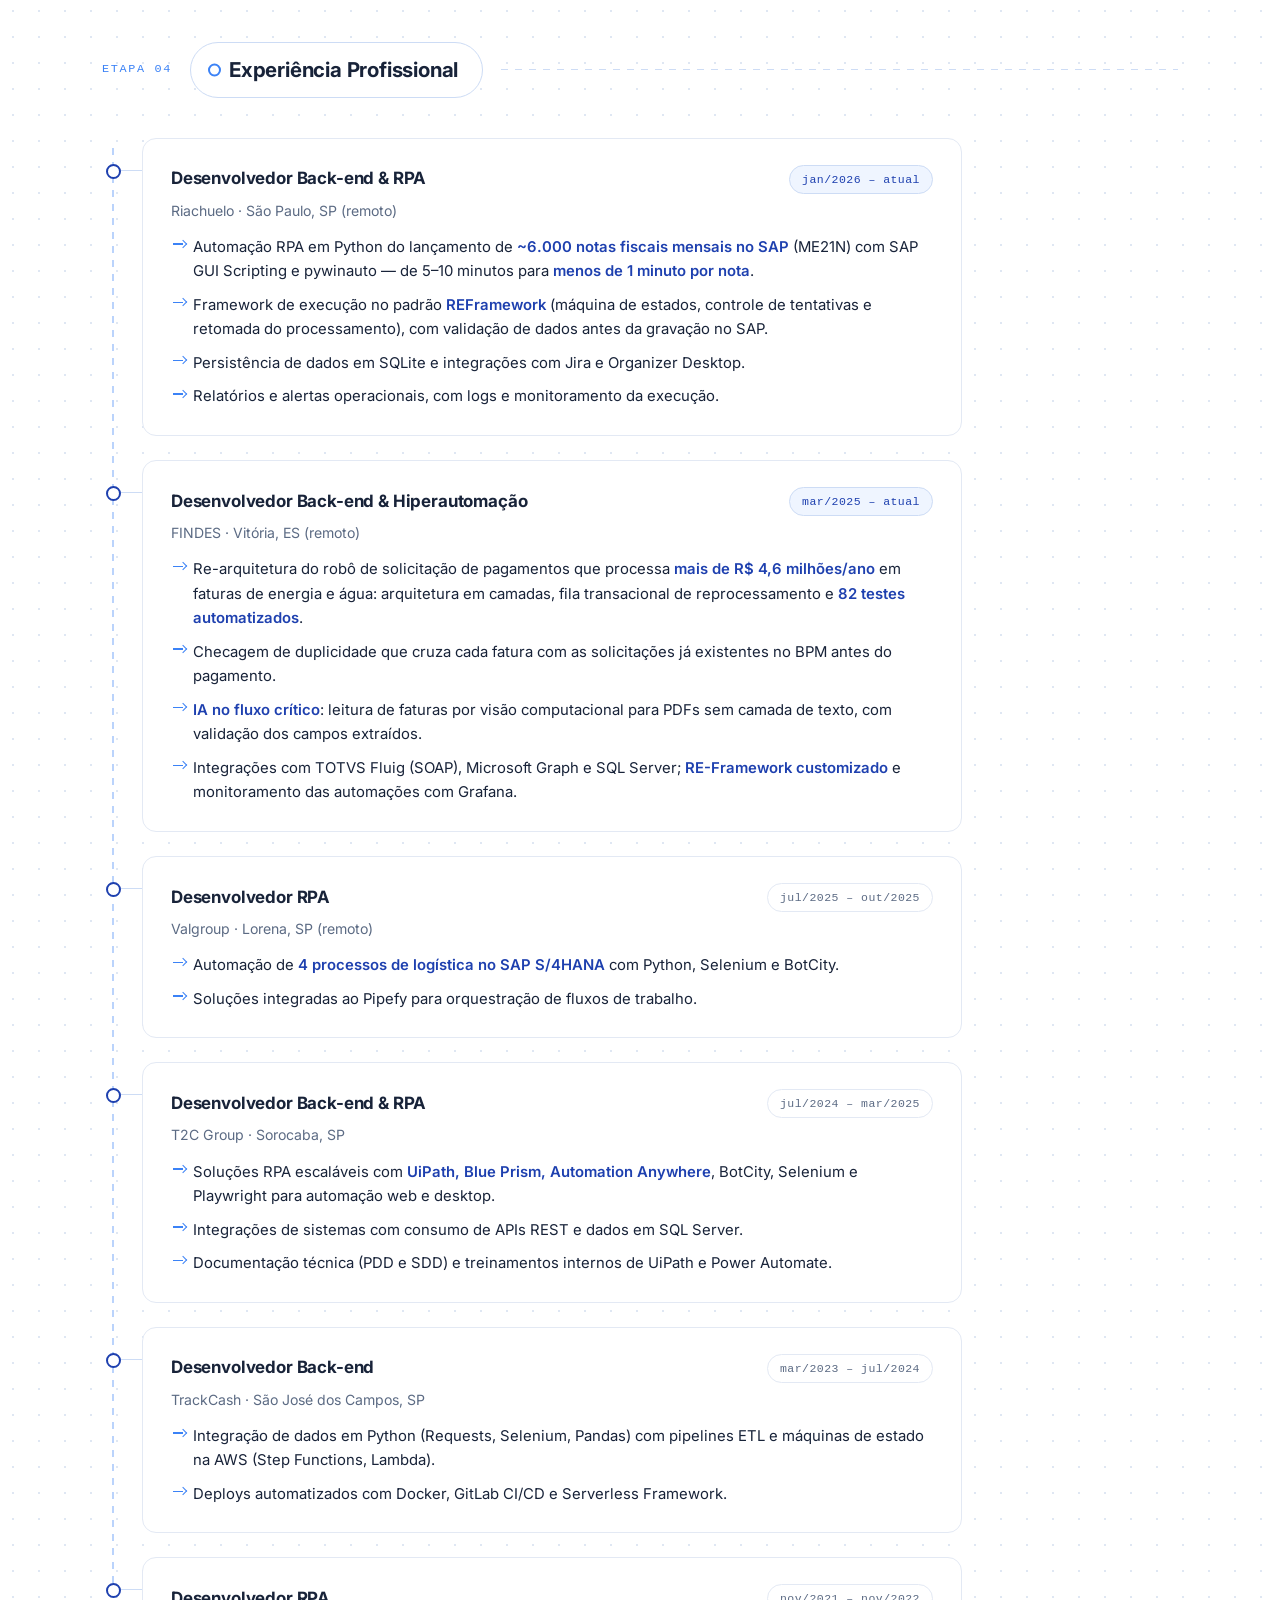
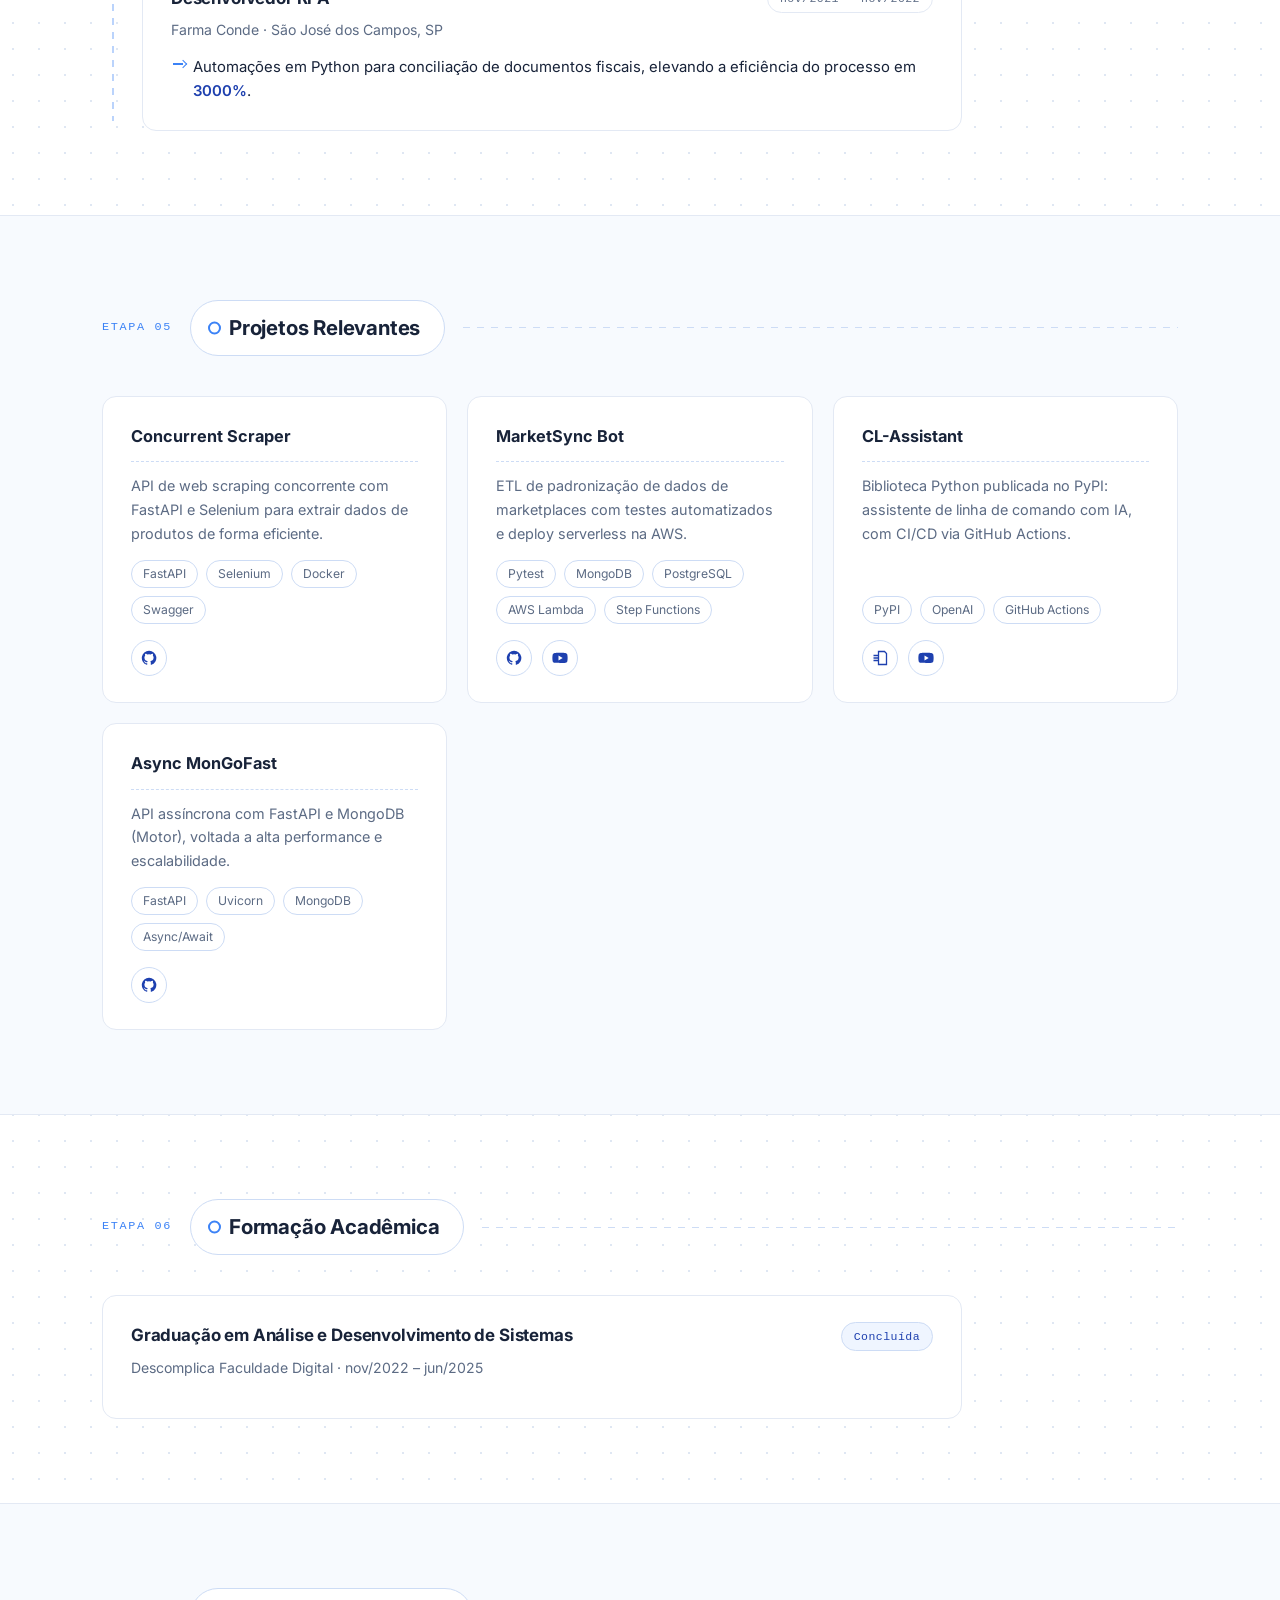
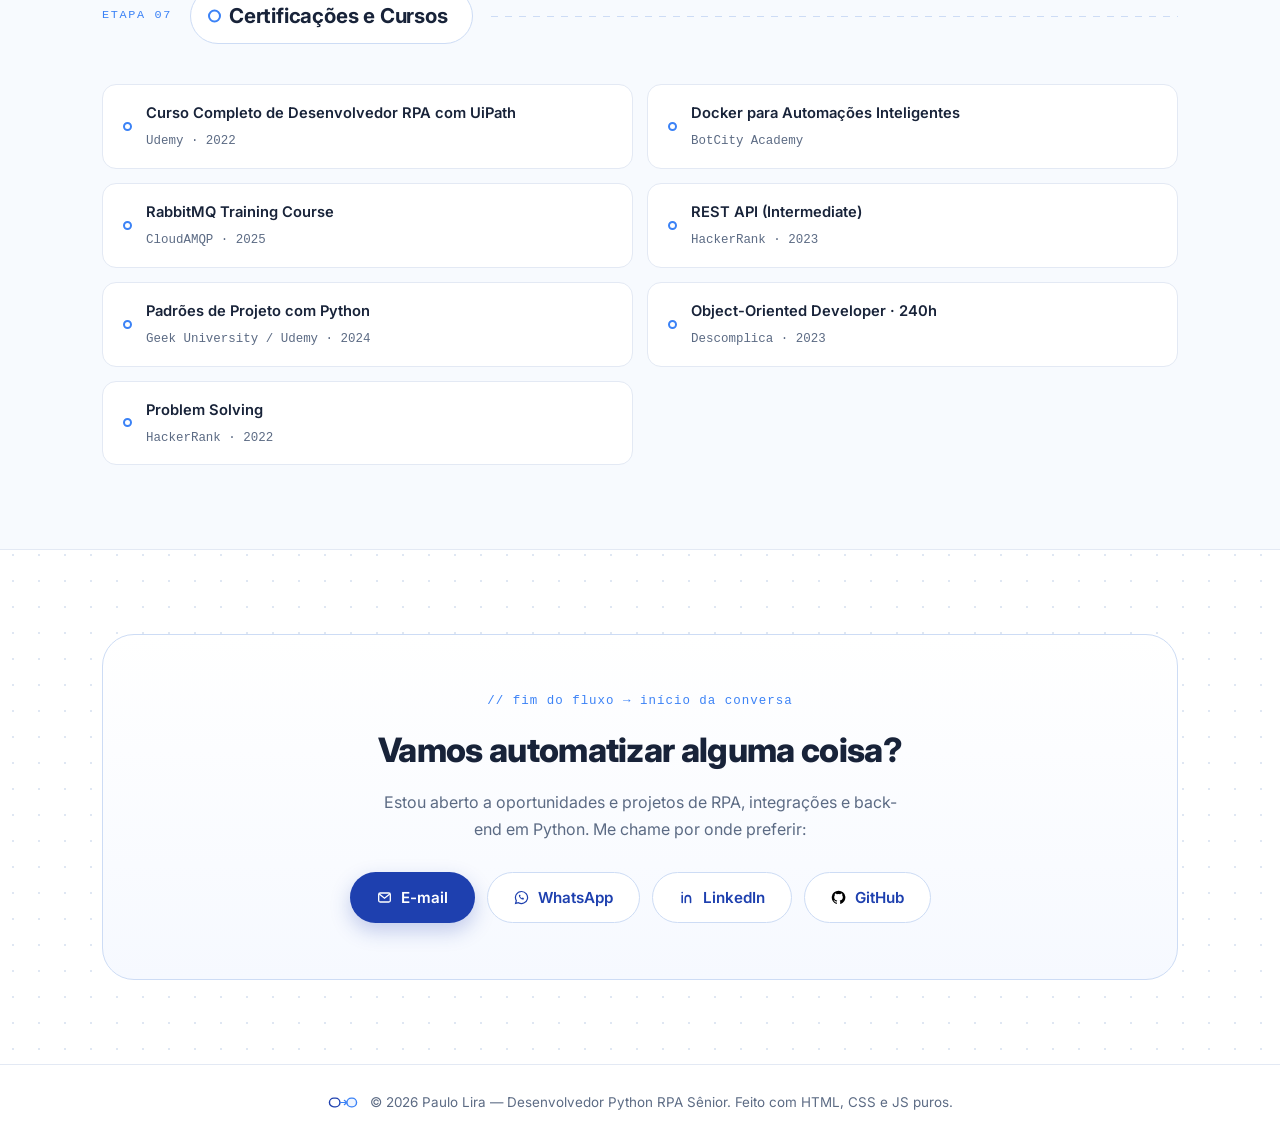
==== commit db3121b3: "Currículo e site: posicionamento Sênior, plataformas de RPA e IA aplicada Alinha o site e o PDF ao p" ====
--- a/index.html
+++ b/index.html
@@ -4,8 +4,8 @@
     <meta charset="UTF-8">
     <meta name="viewport" content="width=device-width, initial-scale=1.0">
 
-    <title>Paulo Lira | Desenvolvedor Python RPA e Automação de Processos</title>
-    <meta name="description" content="Desenvolvedor Python RPA com 4+ anos de experiência em automação de processos, integrações com APIs REST, BotCity, Selenium, UiPath e SAP. Veja experiência, projetos e contato.">
+    <title>Paulo Lira | Desenvolvedor Python RPA Sênior e Engenheiro de Automação</title>
+    <meta name="description" content="Desenvolvedor Python RPA Sênior com quase 5 anos em automação de processos: UiPath, Blue Prism, Automation Anywhere, Power Automate, SAP S/4HANA, APIs REST/SOAP e IA aplicada. Veja experiência, projetos e contato.">
     <meta name="author" content="Paulo Cesar de Castro Lira">
     <link rel="canonical" href="https://paulolira.pages.dev/">
     <meta name="theme-color" content="#1E40AF">
@@ -15,7 +15,7 @@
     <meta property="og:locale" content="pt_BR">
     <meta property="og:url" content="https://paulolira.pages.dev/">
     <meta property="og:site_name" content="Paulo Lira — Portfólio">
-    <meta property="og:title" content="Paulo Lira | Desenvolvedor Python RPA e Automação de Processos">
+    <meta property="og:title" content="Paulo Lira | Desenvolvedor Python RPA Sênior e Engenheiro de Automação">
     <meta property="og:description" content="Automação de processos, RPA e integrações com APIs em Python. 4+ anos de experiência, projetos reais e resultados de até 3000% de ganho de eficiência.">
     <meta property="og:image" content="https://paulolira.pages.dev/og-image.png">
     <meta property="og:image:width" content="1200">
@@ -23,7 +23,7 @@
 
     <!-- Twitter -->
     <meta name="twitter:card" content="summary_large_image">
-    <meta name="twitter:title" content="Paulo Lira | Desenvolvedor Python RPA e Automação de Processos">
+    <meta name="twitter:title" content="Paulo Lira | Desenvolvedor Python RPA Sênior e Engenheiro de Automação">
     <meta name="twitter:description" content="Automação de processos, RPA e integrações com APIs em Python. 4+ anos de experiência e resultados reais.">
     <meta name="twitter:image" content="https://paulolira.pages.dev/og-image.png">
 
@@ -41,8 +41,8 @@
       "@type": "Person",
       "name": "Paulo Cesar de Castro Lira",
       "alternateName": "Paulo Lira",
-      "jobTitle": "Desenvolvedor Python RPA",
-      "description": "Desenvolvedor Python especializado em RPA, automação de processos e integrações com APIs REST.",
+      "jobTitle": "Desenvolvedor Python RPA Sênior e Engenheiro de Automação",
+      "description": "Desenvolvedor Python especializado em RPA (UiPath, Blue Prism, Automation Anywhere, Power Automate), automação de processos, integrações com APIs e IA aplicada à automação.",
       "url": "https://paulolira.pages.dev/",
       "email": "mailto:paulocesar_cl@hotmail.com",
       "address": {
@@ -59,7 +59,7 @@
         "https://www.linkedin.com/in/paulo-lira-dev/",
         "https://github.com/PauloLiraDev"
       ],
-      "knowsAbout": ["Python", "RPA", "Automação de Processos", "APIs REST", "BotCity", "Selenium", "Playwright", "UiPath", "SAP", "SQL", "AWS", "Docker"]
+      "knowsAbout": ["Python", "RPA", "Automação de Processos", "UiPath", "Blue Prism", "Automation Anywhere", "Power Automate", "REFramework", "SAP S/4HANA", "APIs REST", "SOAP", "BotCity", "Selenium", "Playwright", "OCR", "LLM", "SQL", "AWS", "Docker"]
     }
     </script>
 </head>
@@ -159,7 +159,7 @@
             <div class="container hero-grid">
                 <div class="hero-content">
                     <p class="flow-label reveal">// início do fluxo</p>
-                    <h1 class="reveal" style="--d:.08s">Paulo Lira<span class="h1-sub">Desenvolvedor Python RPA</span></h1>
+                    <h1 class="reveal" style="--d:.08s">Paulo Lira<span class="h1-sub">Desenvolvedor Python RPA Sênior · Engenheiro de Automação</span></h1>
                     <p class="hero-lede reveal" style="--d:.16s">
                         Transformo processos manuais em
                         <span class="rotator" aria-hidden="true">
@@ -197,8 +197,8 @@
 
                 <div class="resumo-grid">
                     <div class="card resumo-text reveal">
-                        <p>Sou desenvolvedor Python com mais de 4 anos de experiência em <strong>RPA e automação de processos</strong>, atuando em empresas como Riachuelo, Valgroup e T2C Group. Especializado em analisar processos e transformá-los em soluções automatizadas — com <strong>integrações de sistemas, consumo de APIs REST</strong> e automação de aplicações <strong>web e desktop</strong> (BotCity, Selenium, Playwright, UiPath, pywinauto e SAP GUI Scripting).</p>
-                        <p>Tenho sólida vivência com bancos de dados SQL e NoSQL, tratamento de erros, logs e monitoramento, testes e documentação de automações. Graduado em Análise e Desenvolvimento de Sistemas.</p>
+                        <p>Sou desenvolvedor Python com quase 5 anos de experiência em <strong>RPA e automação de processos</strong> de ponta a ponta nas áreas financeira, fiscal e de logística, atuando em empresas como Riachuelo, FINDES, Valgroup e T2C Group. Trabalho com Python e com as principais plataformas de RPA — <strong>UiPath, Blue Prism, Automation Anywhere e Power Automate</strong> — e automatizo sistemas com e sem API: <strong>SAP</strong> (S/4HANA e SAP GUI Scripting), aplicações desktop (pywinauto) e portais web (BotCity, Selenium, Playwright).</p>
+                        <p>Construo robôs robustos no padrão <strong>REFramework</strong>, com filas transacionais, retry, tratamento de exceções, testes automatizados e monitoramento em produção, e aplico <strong>IA à automação</strong> com OCR, visão computacional e LLMs na leitura de documentos. Graduado em Análise e Desenvolvimento de Sistemas.</p>
                     </div>
                     <aside class="card info-node reveal" style="--d:.12s" aria-label="Informações rápidas">
                         <p class="flow-label">// dados do nó</p>
@@ -240,39 +240,39 @@
 
                 <div class="skills-grid">
                     <div class="card skill-card reveal">
-                        <h3><span class="node-dot" aria-hidden="true"></span>Linguagens</h3>
-                        <ul class="chips">
-                            <li>Python</li><li>SQL</li><li>C#</li><li>JavaScript</li><li>Bash</li>
-                        </ul>
-                    </div>
-                    <div class="card skill-card reveal" style="--d:.06s">
                         <h3><span class="node-dot" aria-hidden="true"></span>RPA &amp; Automação</h3>
                         <ul class="chips">
-                            <li>BotCity</li><li>UiPath</li><li>Selenium</li><li>Playwright</li><li>Power Automate</li><li>pywinauto</li><li>SAP GUI Scripting</li><li>RE-Framework</li>
+                            <li>UiPath</li><li>Blue Prism</li><li>Automation Anywhere</li><li>Power Automate</li><li>BotCity</li><li>RE-Framework</li><li>Selenium</li><li>Playwright</li><li>pywinauto</li><li>SAP GUI Scripting</li><li>SAP S/4HANA</li>
+                        </ul>
+                    </div>
+                    <div class="card skill-card reveal" style="--d:.06s">
+                        <h3><span class="node-dot" aria-hidden="true"></span>IA aplicada à automação</h3>
+                        <ul class="chips">
+                            <li>OCR</li><li>Visão computacional</li><li>LLMs</li><li>Azure OpenAI</li><li>Extração de PDF e XML</li><li>Engenharia de prompt</li>
                         </ul>
                     </div>
                     <div class="card skill-card reveal" style="--d:.12s">
-                        <h3><span class="node-dot" aria-hidden="true"></span>Integrações &amp; APIs REST</h3>
+                        <h3><span class="node-dot" aria-hidden="true"></span>Linguagens &amp; Bancos de Dados</h3>
                         <ul class="chips">
-                            <li>Requests</li><li>FastAPI</li><li>Django REST</li><li>Flask</li><li>RabbitMQ</li><li>SAP S/4HANA</li><li>TOTVS</li><li>Salesforce</li><li>Pipefy</li><li>Jira</li>
+                            <li>Python</li><li>SQL</li><li>C#</li><li>JavaScript</li><li>Bash</li><li>SQL Server</li><li>PostgreSQL</li><li>MySQL</li><li>SQLite</li><li>MongoDB</li>
                         </ul>
                     </div>
                     <div class="card skill-card reveal" style="--d:.06s">
-                        <h3><span class="node-dot" aria-hidden="true"></span>Bancos de Dados</h3>
+                        <h3><span class="node-dot" aria-hidden="true"></span>Integrações &amp; APIs</h3>
                         <ul class="chips">
-                            <li>SQL Server</li><li>PostgreSQL</li><li>MySQL</li><li>SQLite</li><li>MongoDB</li>
+                            <li>REST</li><li>SOAP</li><li>OAuth2</li><li>Requests</li><li>FastAPI</li><li>Django REST</li><li>Flask</li><li>Microsoft Graph</li><li>RabbitMQ</li><li>TOTVS Fluig e RM</li><li>Salesforce</li><li>Pipefy</li><li>Jira</li>
                         </ul>
                     </div>
                     <div class="card skill-card reveal" style="--d:.12s">
-                        <h3><span class="node-dot" aria-hidden="true"></span>Qualidade &amp; Monitoramento</h3>
+                        <h3><span class="node-dot" aria-hidden="true"></span>Qualidade &amp; Operação</h3>
                         <ul class="chips">
-                            <li>Pytest</li><li>Tratamento de erros</li><li>Logs</li><li>Grafana</li><li>Documentação (SDD)</li>
+                            <li>Pytest</li><li>Tratamento de exceções</li><li>Retry</li><li>Logs</li><li>Grafana</li><li>Análise de causa raiz</li><li>PDD/SDD</li><li>UAT</li>
                         </ul>
                     </div>
                     <div class="card skill-card reveal" style="--d:.18s">
                         <h3><span class="node-dot" aria-hidden="true"></span>DevOps &amp; Cloud</h3>
                         <ul class="chips">
-                            <li>Git</li><li>GitHub Actions</li><li>GitLab CI/CD</li><li>Docker</li><li>AWS Lambda</li><li>AWS S3</li><li>Step Functions</li><li>EventBridge</li><li>Serverless</li>
+                            <li>Git</li><li>GitHub Actions</li><li>GitLab CI/CD</li><li>Azure DevOps</li><li>Docker</li><li>AWS Lambda</li><li>AWS S3</li><li>Step Functions</li><li>EventBridge</li><li>Serverless</li>
                         </ul>
                     </div>
                 </div>
@@ -372,6 +372,7 @@
                             <p class="job-org">Riachuelo · São Paulo, SP (remoto)</p>
                             <ul class="job-list">
                                 <li>Automação RPA em Python do lançamento de <strong>~6.000 notas fiscais mensais no SAP</strong> (ME21N) com SAP GUI Scripting e pywinauto — de 5–10 minutos para <strong>menos de 1 minuto por nota</strong>.</li>
+                                <li>Framework de execução no padrão <strong>REFramework</strong> (máquina de estados, controle de tentativas e retomada do processamento), com validação de dados antes da gravação no SAP.</li>
                                 <li>Persistência de dados em SQLite e integrações com Jira e Organizer Desktop.</li>
                                 <li>Relatórios e alertas operacionais, com logs e monitoramento da execução.</li>
                             </ul>
@@ -386,9 +387,10 @@
                             </div>
                             <p class="job-org">FINDES · Vitória, ES (remoto)</p>
                             <ul class="job-list">
-                                <li>Criação de <strong>RE-Framework customizado</strong> que padroniza tratamento de erros, reprocessamento e logs nas automações.</li>
-                                <li>Sistema de monitoramento das automações com Grafana.</li>
-                                <li>Projetos de hiperautomação com foco em escalabilidade e orquestração de robôs.</li>
+                                <li>Re-arquitetura do robô de solicitação de pagamentos que processa <strong>mais de R$ 4,6 milhões/ano</strong> em faturas de energia e água: arquitetura em camadas, fila transacional de reprocessamento e <strong>82 testes automatizados</strong>.</li>
+                                <li>Checagem de duplicidade que cruza cada fatura com as solicitações já existentes no BPM antes do pagamento.</li>
+                                <li><strong>IA no fluxo crítico</strong>: leitura de faturas por visão computacional para PDFs sem camada de texto, com validação dos campos extraídos.</li>
+                                <li>Integrações com TOTVS Fluig (SOAP), Microsoft Graph e SQL Server; <strong>RE-Framework customizado</strong> e monitoramento das automações com Grafana.</li>
                             </ul>
                         </div>
                     </article>
@@ -415,9 +417,9 @@
                             </div>
                             <p class="job-org">T2C Group · Sorocaba, SP</p>
                             <ul class="job-list">
-                                <li>Soluções RPA escaláveis com BotCity, Selenium e Playwright para automação web e desktop.</li>
+                                <li>Soluções RPA escaláveis com <strong>UiPath, Blue Prism, Automation Anywhere</strong>, BotCity, Selenium e Playwright para automação web e desktop.</li>
                                 <li>Integrações de sistemas com consumo de APIs REST e dados em SQL Server.</li>
-                                <li>Documentação técnica (SDD) e treinamentos internos de UiPath e Power Automate.</li>
+                                <li>Documentação técnica (PDD e SDD) e treinamentos internos de UiPath e Power Automate.</li>
                             </ul>
                         </div>
                     </article>
@@ -601,7 +603,7 @@
                 <path d="M18.5 9.5l3 2.5-3 2.5" class="g2"/>
                 <rect x="21.5" y="7" width="11" height="10" rx="5" class="g3"/>
             </svg>
-            <p>© 2026 Paulo Lira — Desenvolvedor Python RPA. Feito com HTML, CSS e JS puros.</p>
+            <p>© 2026 Paulo Lira — Desenvolvedor Python RPA Sênior. Feito com HTML, CSS e JS puros.</p>
         </div>
     </footer>
 
